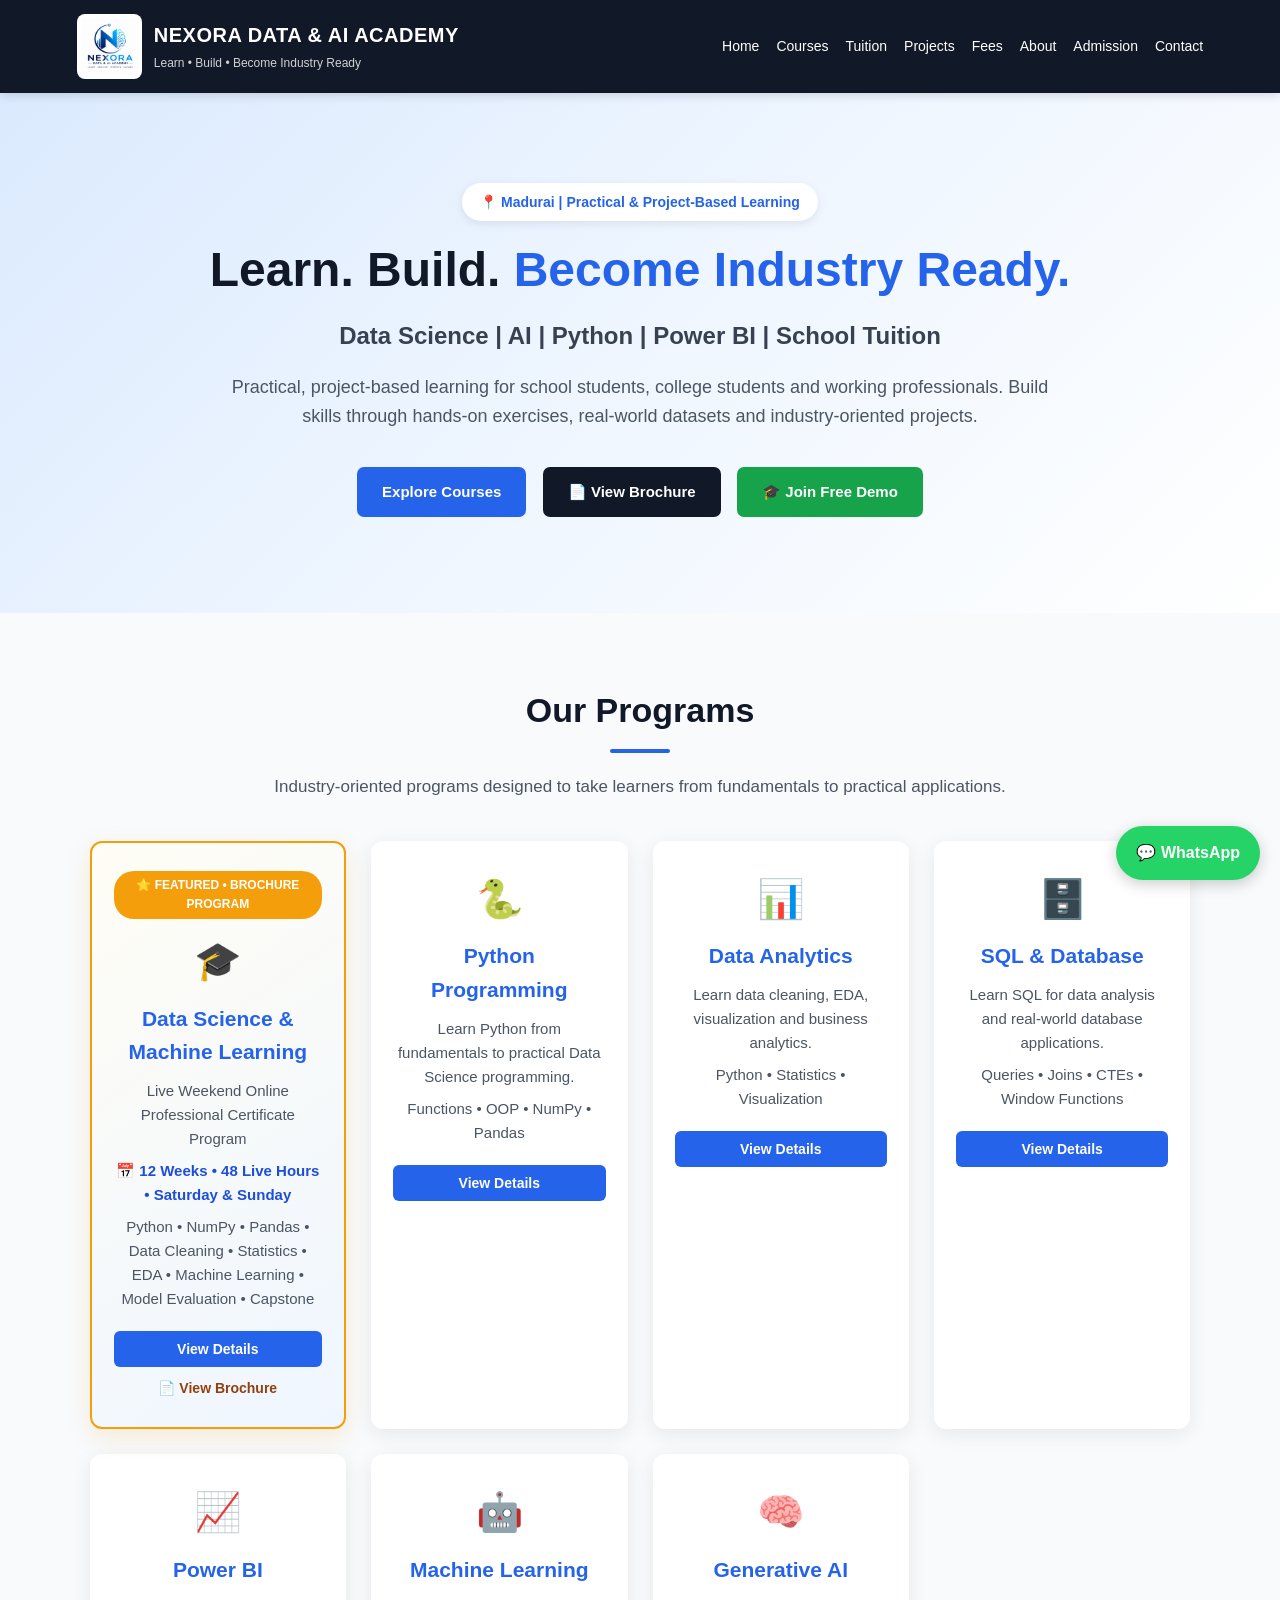
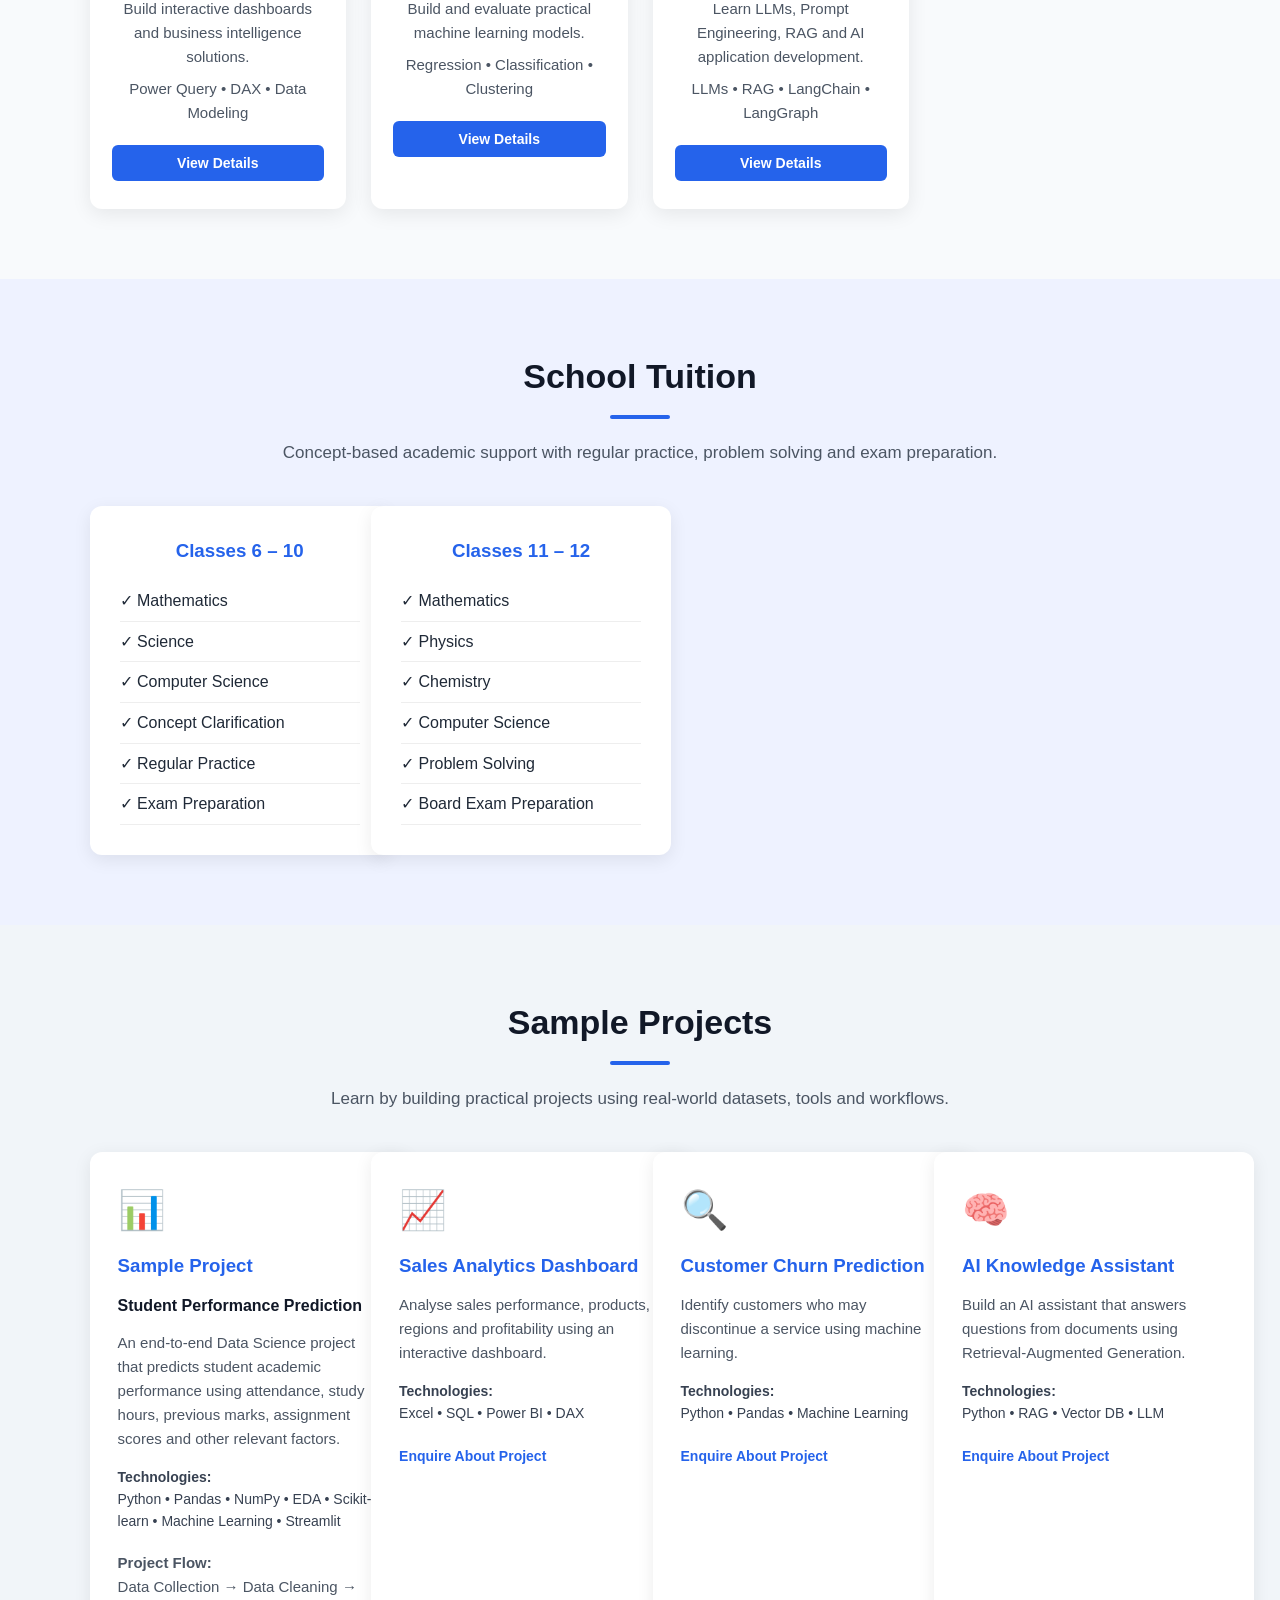
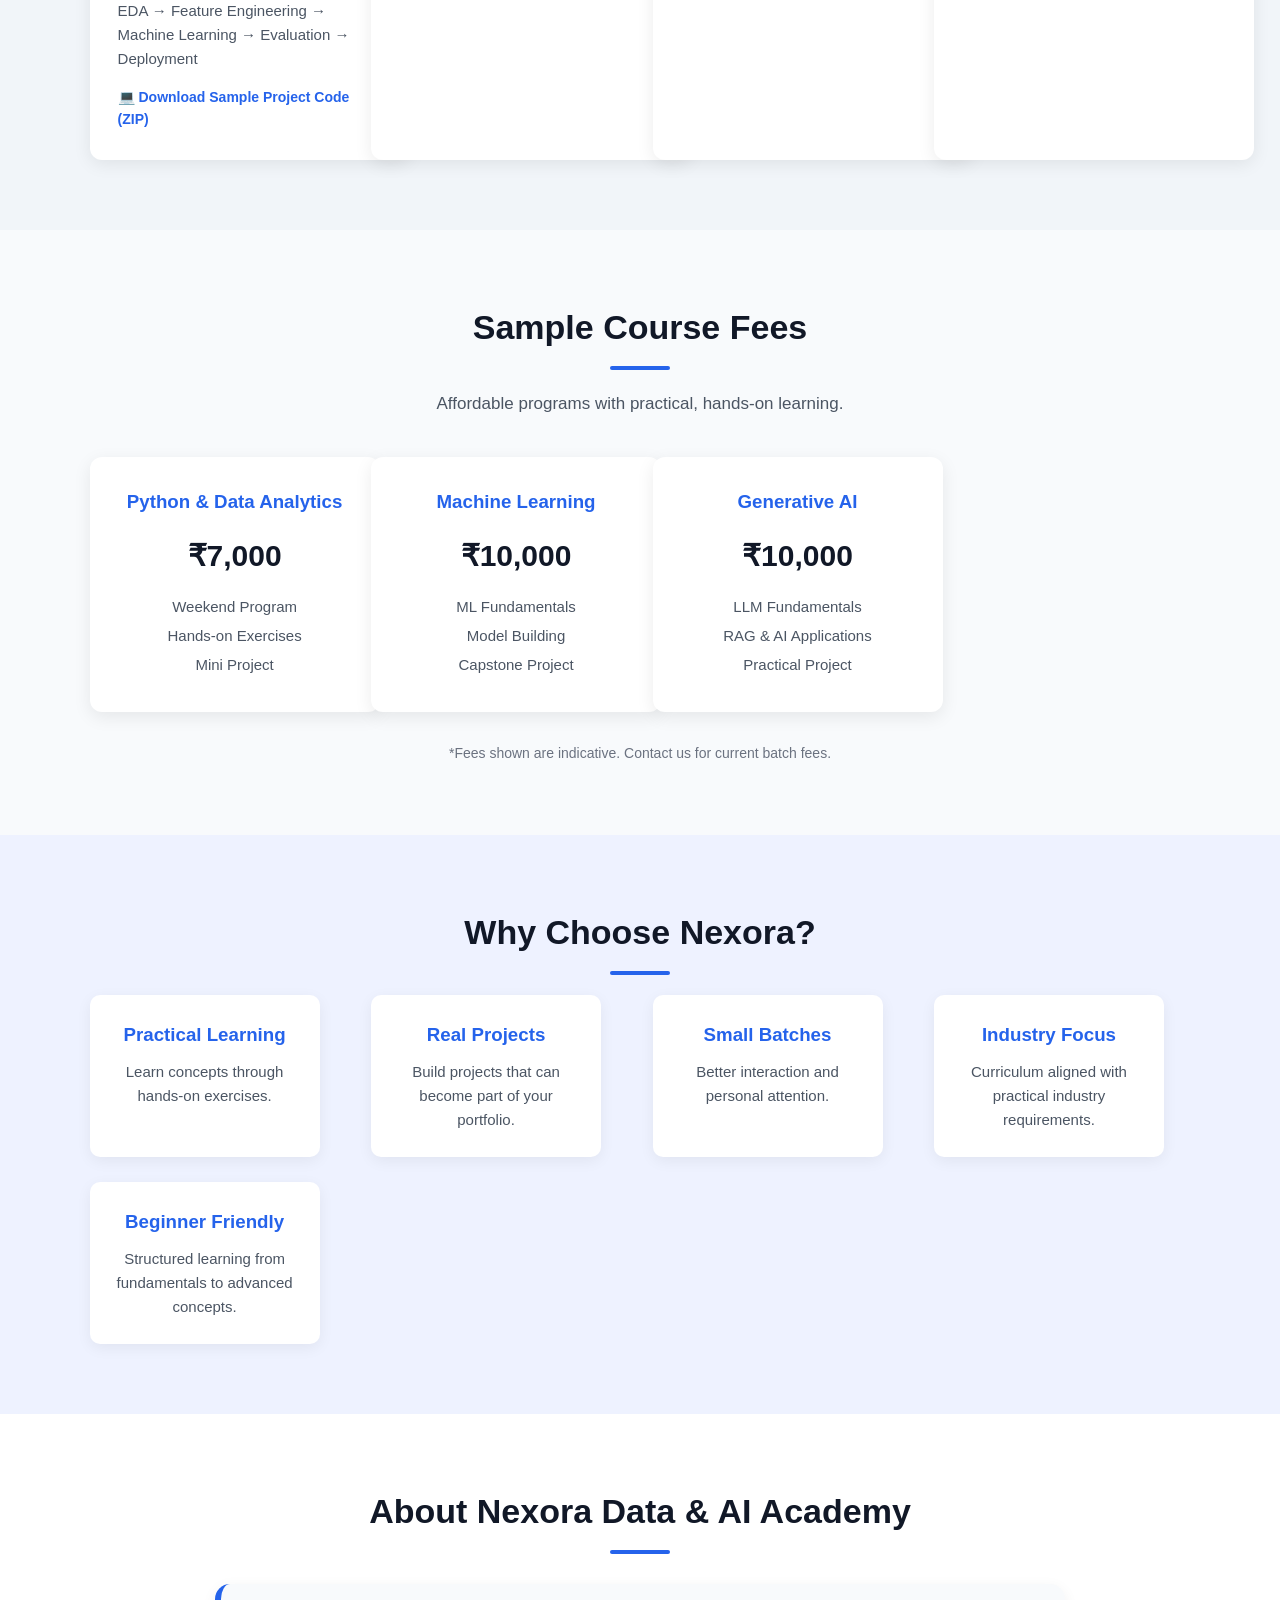
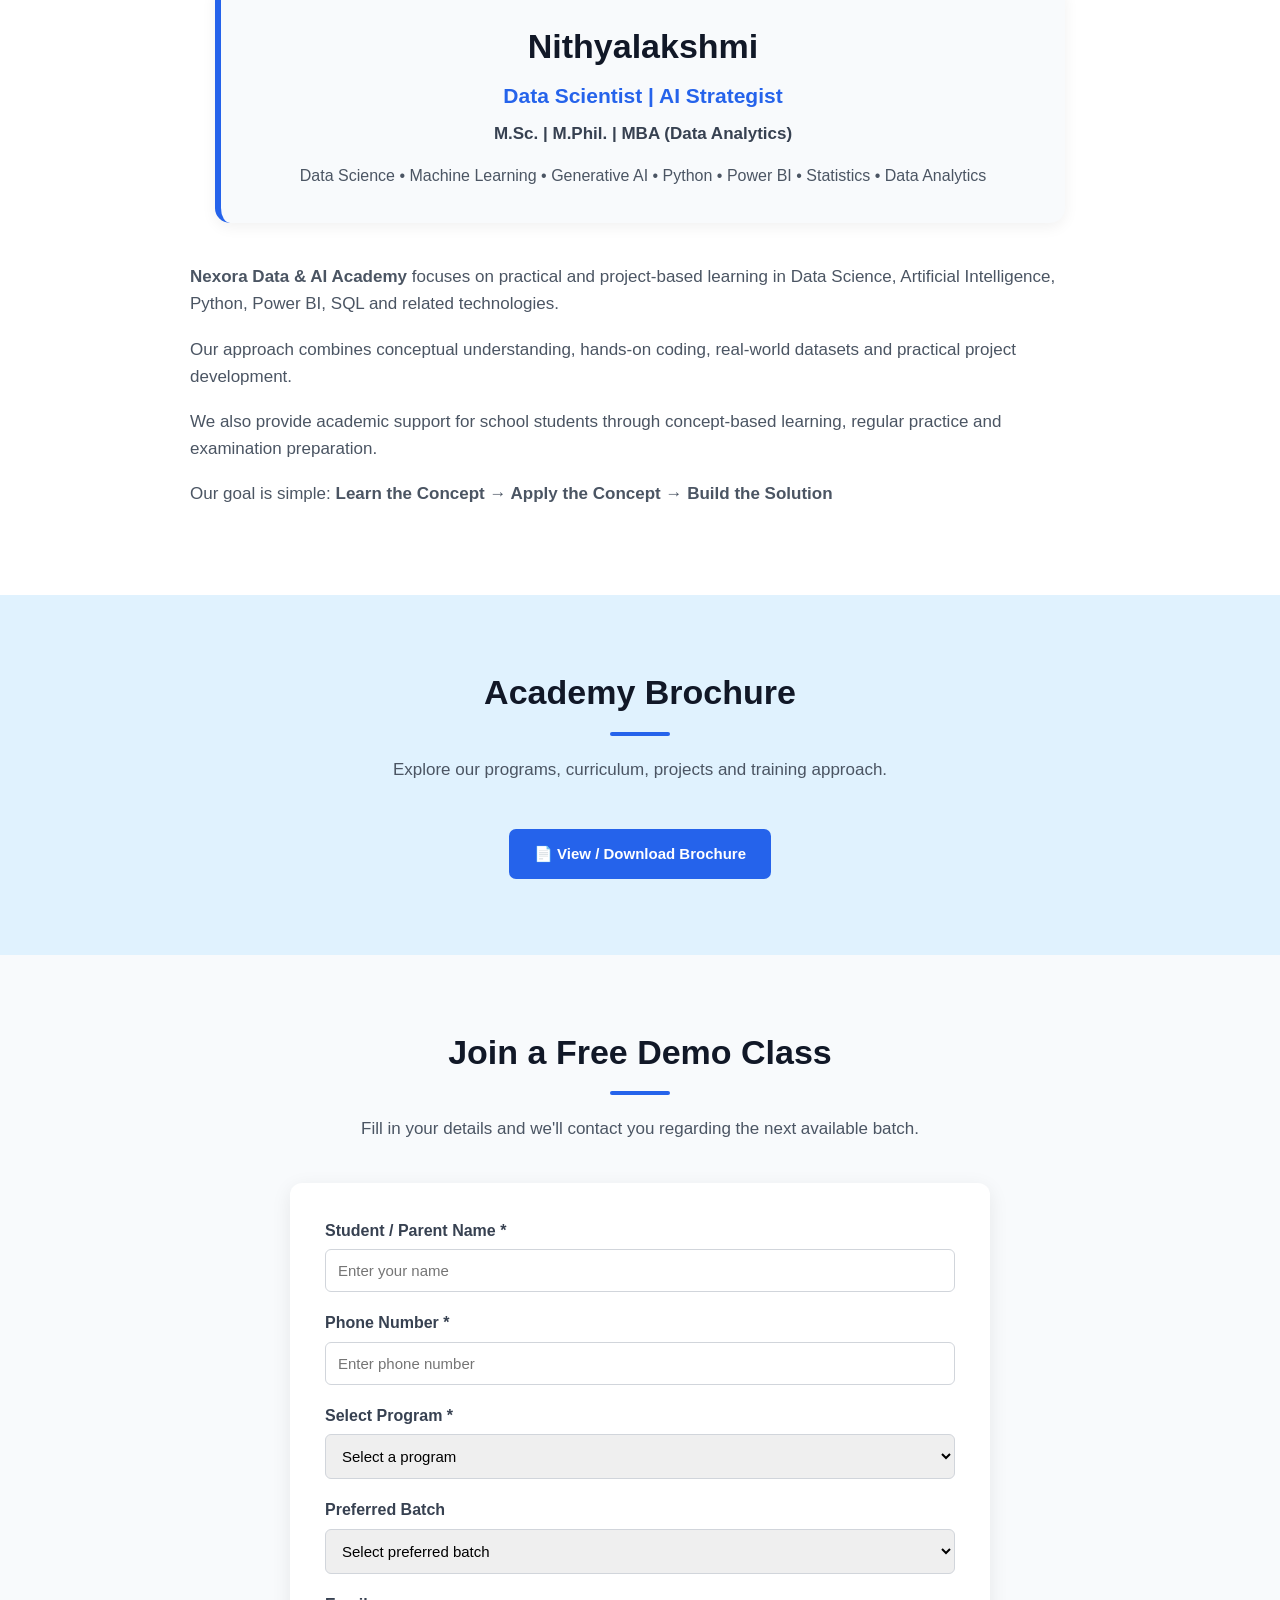
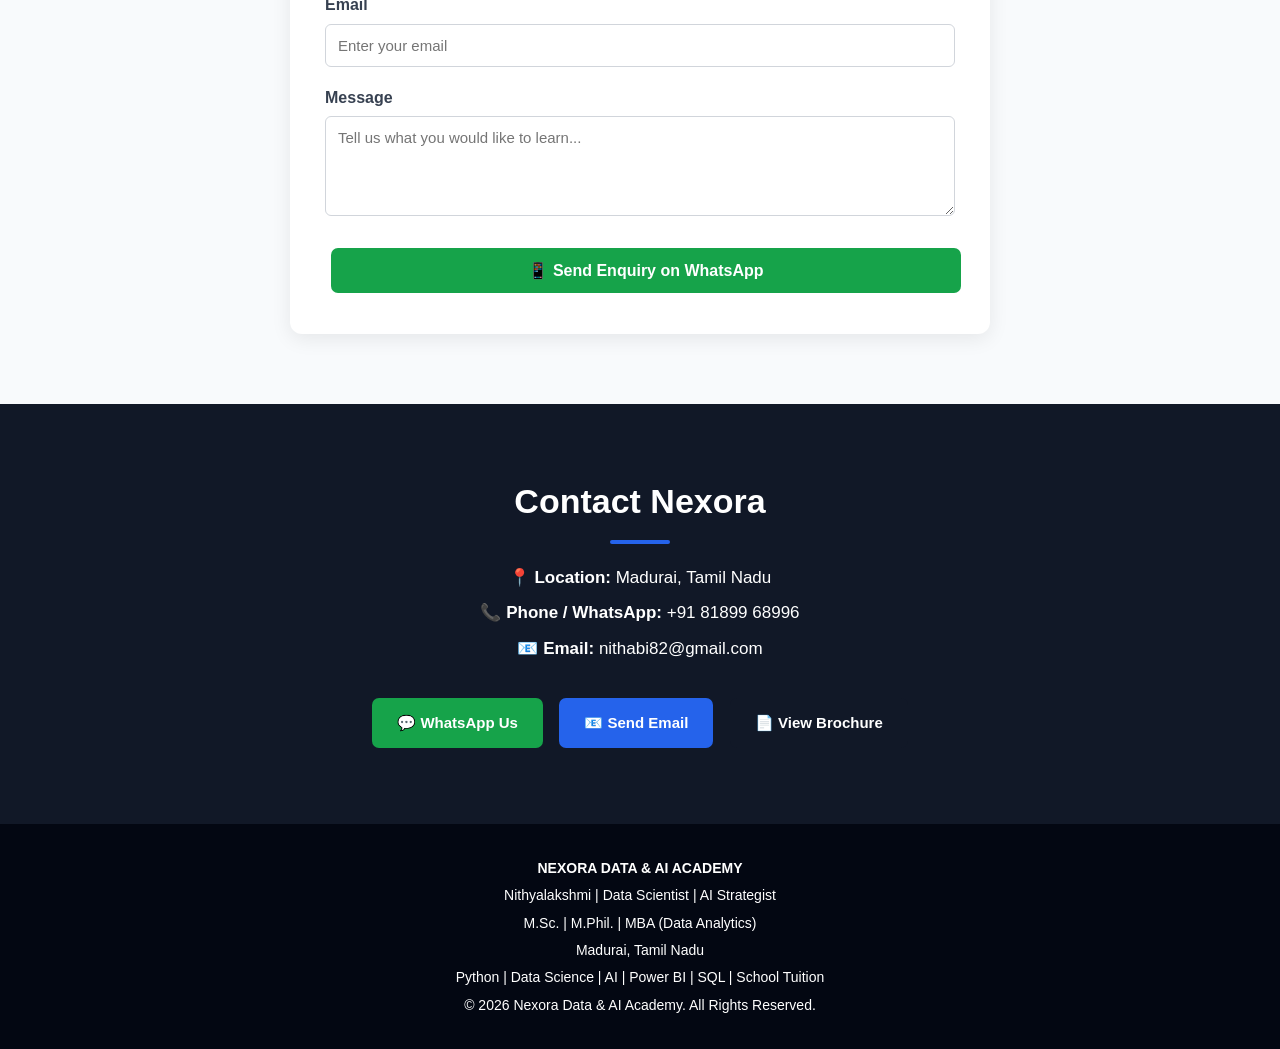
==== index.html @ 1cdb953d "Update index.html" ====
<!DOCTYPE html>
<html lang="en">

<head>

    <meta charset="UTF-8">

    <meta name="viewport"
          content="width=device-width, initial-scale=1.0">

    <title>Nexora Data & AI Academy | Madurai</title>

    <meta name="description"
          content="Nexora Data & AI Academy in Madurai offers practical training in Data Science, Artificial Intelligence, Python, Power BI, SQL and school tuition.">

    <style>

        * {
            margin: 0;
            padding: 0;
            box-sizing: border-box;
        }

        html {
            scroll-behavior: smooth;
        }

        body {
            font-family: Arial, Helvetica, sans-serif;
            line-height: 1.6;
            color: #1f2937;
            background: #f8fafc;
        }

        a {
            text-decoration: none;
        }


        /* =========================
           HEADER
        ========================= */

        header {
            background: #111827;
            color: white;
            padding: 14px 6%;
            display: flex;
            justify-content: space-between;
            align-items: center;
            position: sticky;
            top: 0;
            z-index: 1000;
            box-shadow: 0 2px 10px rgba(0,0,0,0.15);
        }

        .logo-container {
            display: flex;
            align-items: center;
            gap: 12px;
        }

        .academy-logo {
            width: 65px;
            height: 65px;
            object-fit: contain;
            background: white;
            border-radius: 8px;
            padding: 4px;
        }

        .academy-name {
            font-size: 20px;
            font-weight: bold;
            letter-spacing: 0.5px;
        }

        .tagline-small {
            font-size: 12px;
            opacity: 0.8;
            margin-top: 3px;
        }

        nav {
            display: flex;
            flex-wrap: wrap;
            justify-content: center;
        }

        nav a {
            color: white;
            margin-left: 17px;
            font-size: 14px;
            transition: 0.3s;
        }

        nav a:hover {
            color: #60a5fa;
        }


        /* =========================
           HERO
        ========================= */

        .hero {
            background: linear-gradient(
                135deg,
                #dbeafe,
                #eff6ff,
                #ffffff
            );

            padding: 90px 20px;
            text-align: center;
        }

        .hero-badge {
            display: inline-block;
            background: white;
            color: #2563eb;
            padding: 8px 18px;
            border-radius: 30px;
            font-size: 14px;
            font-weight: bold;
            margin-bottom: 20px;
            box-shadow: 0 3px 10px rgba(0,0,0,0.08);
        }

        .hero h1 {
            font-size: 48px;
            line-height: 1.2;
            color: #111827;
            margin-bottom: 18px;
        }

        .hero h1 span {
            color: #2563eb;
        }

        .hero h2 {
            font-size: 24px;
            color: #374151;
            margin-bottom: 18px;
        }

        .hero p {
            max-width: 850px;
            margin: auto;
            font-size: 18px;
            color: #4b5563;
        }

        .hero-buttons {
            margin-top: 30px;
        }

        .btn {
            display: inline-block;
            padding: 13px 25px;
            margin: 6px;
            border-radius: 7px;
            font-weight: bold;
            font-size: 15px;
            background: #2563eb;
            color: white;
            transition: 0.3s;
        }

        .btn:hover {
            background: #1d4ed8;
            transform: translateY(-2px);
        }

        .btn-dark {
            background: #111827;
        }

        .btn-dark:hover {
            background: #374151;
        }

        .btn-green {
            background: #16a34a;
        }

        .btn-green:hover {
            background: #15803d;
        }


        /* =========================
           COMMON SECTIONS
        ========================= */

        .section {
            padding: 70px 7%;
            text-align: center;
        }

        .section h2 {
            font-size: 34px;
            color: #111827;
            margin-bottom: 12px;
        }

        .section-title-line {
            width: 60px;
            height: 4px;
            background: #2563eb;
            margin: 0 auto 20px;
            border-radius: 5px;
        }

        .section-intro {
            max-width: 800px;
            margin: 0 auto 40px;
            color: #4b5563;
            font-size: 17px;
        }


        /* =========================
           CARDS
        ========================= */

        .cards {
            display: grid;
            grid-template-columns: repeat(4, minmax(220px, 1fr));
            gap: 25px;
            align-items: stretch;
        }

        .card {
            background: white;
            width: 100%;
            min-height: 260px;
            padding: 28px 22px;
            border-radius: 12px;
            box-shadow: 0 5px 20px rgba(0,0,0,0.08);
            transition: 0.3s;
            text-align: center;
            display: flex;
            flex-direction: column;
        }

        .card:hover {
            transform: translateY(-6px);
            box-shadow: 0 10px 25px rgba(0,0,0,0.12);
        }

        .card-icon {
            font-size: 38px;
            margin-bottom: 10px;
        }

        .card h3 {
            font-size: 21px;
            color: #2563eb;
            margin-bottom: 10px;
        }

        .card p {
            color: #4b5563;
            font-size: 15px;
            margin-bottom: 8px;
        }

        .details-btn {
            margin-top: 12px;
            padding: 10px 18px;
            border: none;
            border-radius: 6px;
            background: #2563eb;
            color: white;
            cursor: pointer;
            font-weight: bold;
            font-size: 14px;
        }

        .details-btn:hover {
            background: #1d4ed8;
        }


        /* =========================
           TUITION
        ========================= */

        .tuition {
            background: #eef2ff;
        }

        .tuition-box {
            background: white;
            width: 300px;
            padding: 30px;
            border-radius: 12px;
            box-shadow: 0 5px 18px rgba(0,0,0,0.08);
            text-align: left;
        }

        .tuition-box h3 {
            color: #2563eb;
            margin-bottom: 15px;
            text-align: center;
        }

        .tuition-box ul {
            list-style: none;
        }

        .tuition-box li {
            padding: 7px 0;
            border-bottom: 1px solid #eeeeee;
        }


        /* =========================
           PROJECTS
        ========================= */

        .projects {
            background: #f1f5f9;
        }

        .project-card {
            background: white;
            width: 320px;
            padding: 28px;
            border-radius: 12px;
            box-shadow: 0 4px 18px rgba(0,0,0,0.08);
            text-align: left;
        }

        .project-card h3 {
            color: #2563eb;
            margin-bottom: 12px;
        }

        .project-card h4 {
            color: #111827;
            margin-bottom: 12px;
        }

        .project-card p {
            color: #4b5563;
            font-size: 15px;
            margin-bottom: 15px;
        }

        .project-tech {
            color: #374151;
            font-size: 14px;
            margin-bottom: 18px;
        }

        .project-link {
            display: inline-block;
            color: #2563eb;
            font-weight: bold;
            font-size: 14px;
            margin-right: 10px;
        }

        .project-link:hover {
            text-decoration: underline;
        }


        /* =========================
           FEES
        ========================= */

        .fee-card {
            background: white;
            width: 290px;
            padding: 30px;
            border-radius: 12px;
            box-shadow: 0 5px 18px rgba(0,0,0,0.08);
        }

        .fee-card h3 {
            color: #2563eb;
            margin-bottom: 10px;
        }

        .price {
            font-size: 30px;
            font-weight: bold;
            color: #111827;
            margin: 15px 0;
        }

        .fee-card p {
            color: #4b5563;
            font-size: 15px;
            margin: 5px;
        }

        .fee-note {
            margin-top: 30px;
            color: #6b7280;
            font-size: 14px;
        }


        /* =========================
           WHY CHOOSE US
        ========================= */

        .why-section {
            background: #eef2ff;
        }

        .why-card {
            background: white;
            width: 230px;
            padding: 25px;
            border-radius: 10px;
            box-shadow: 0 4px 15px rgba(0,0,0,0.06);
        }

        .why-card h3 {
            color: #2563eb;
            margin-bottom: 10px;
        }

        .why-card p {
            color: #4b5563;
            font-size: 15px;
        }


        /* =========================
           ABOUT / FACULTY
        ========================= */

        .about {
            background: white;
        }

        .faculty-profile {
            max-width: 850px;
            margin: 30px auto 40px;
            padding: 35px;
            background: #f8fafc;
            border-radius: 15px;
            border-left: 6px solid #2563eb;
            box-shadow: 0 4px 15px rgba(0,0,0,0.06);
        }

        .faculty-profile h2 {
            color: #111827;
            margin-bottom: 5px;
        }

        .faculty-role {
            color: #2563eb;
            font-size: 21px;
            font-weight: bold;
            margin-bottom: 8px;
        }

        .qualification {
            font-size: 17px;
            font-weight: bold;
            color: #374151;
            margin-bottom: 15px;
        }

        .expertise {
            color: #4b5563;
            font-size: 16px;
        }

        .about-content {
            max-width: 900px;
            margin: auto;
            font-size: 17px;
            color: #4b5563;
            text-align: left;
        }

        .about-content p {
            margin-bottom: 18px;
        }


        /* =========================
           BROCHURE
        ========================= */

        .brochure {
            background: #e0f2fe;
        }


        /* =========================
           ADMISSION
        ========================= */

        .admission {
            background: #f8fafc;
        }

        .form-container {
            max-width: 700px;
            margin: auto;
            background: white;
            padding: 35px;
            border-radius: 12px;
            box-shadow: 0 5px 20px rgba(0,0,0,0.08);
            text-align: left;
        }

        .form-group {
            margin-bottom: 18px;
        }

        .form-group label {
            display: block;
            font-weight: bold;
            margin-bottom: 6px;
            color: #374151;
        }

        .form-group input,
        .form-group select,
        .form-group textarea {
            width: 100%;
            padding: 12px;
            border: 1px solid #d1d5db;
            border-radius: 6px;
            font-size: 15px;
            font-family: Arial;
        }

        .form-group textarea {
            min-height: 100px;
            resize: vertical;
        }

        .form-submit {
            width: 100%;
            border: none;
            cursor: pointer;
            font-size: 16px;
        }


        /* =========================
           CONTACT
        ========================= */

        .contact {
            background: #111827;
            color: white;
        }

        .contact h2 {
            color: white;
        }

        .contact p {
            margin: 8px;
            font-size: 17px;
        }


        /* =========================
           FOOTER
        ========================= */

        footer {
            background: #030712;
            color: white;
            text-align: center;
            padding: 28px 15px;
            font-size: 14px;
        }

        footer p {
            margin: 5px;
        }


        /* =========================
           WHATSAPP
        ========================= */

        .whatsapp {
            position: fixed;
            right: 20px;
            bottom: 20px;
            background: #25D366;
            color: white;
            padding: 14px 20px;
            border-radius: 30px;
            font-weight: bold;
            box-shadow: 0 4px 15px rgba(0,0,0,0.2);
            z-index: 2000;
        }

        .whatsapp:hover {
            background: #16a34a;
        }


        /* =========================
           COURSE MODAL
        ========================= */

        .modal {
            display: none;
            position: fixed;
            z-index: 3000;
            left: 0;
            top: 0;
            width: 100%;
            height: 100%;
            background: rgba(0,0,0,0.65);
            justify-content: center;
            align-items: center;
            padding: 20px;
        }

        .modal-content {
            background: white;
            width: 90%;
            max-width: 750px;
            max-height: 85vh;
            overflow-y: auto;
            border-radius: 12px;
            padding: 35px;
            position: relative;
            text-align: left;
        }

        .modal-content h2 {
            color: #2563eb;
            margin-bottom: 20px;
        }

        .modal-content h3 {
            margin-top: 20px;
            margin-bottom: 10px;
            color: #111827;
        }

        .modal-content ul {
            padding-left: 25px;
        }

        .modal-content li {
            margin-bottom: 5px;
        }

        .close-btn {
            position: absolute;
            right: 15px;
            top: 8px;
            border: none;
            background: none;
            font-size: 32px;
            cursor: pointer;
            color: #555;
        }


        /* =========================
           FEATURED BROCHURE PROGRAM
        ========================= */

        .featured-program-card {
            position: relative;
            border: 2px solid #f59e0b;
            background: linear-gradient(145deg, #fffdf5, #eff6ff);
            box-shadow: 0 8px 25px rgba(245,158,11,0.16);
        }

        .featured-program-card:hover {
            border-color: #2563eb;
            box-shadow: 0 12px 30px rgba(37,99,235,0.16);
        }

        .featured-label {
            display: inline-block;
            background: #f59e0b;
            color: white;
            padding: 5px 12px;
            border-radius: 20px;
            font-size: 12px;
            font-weight: bold;
            margin-bottom: 12px;
        }

        .program-meta {
            color: #1d4ed8 !important;
            font-weight: bold;
        }

        .brochure-mini-link {
            display: inline-block;
            margin-top: 10px;
            color: #92400e;
            font-weight: bold;
            font-size: 14px;
        }

        .brochure-mini-link:hover {
            text-decoration: underline;
        }


        /* =========================
           MOBILE
        ========================= */

        @media (max-width: 900px) {

            header {
                flex-direction: column;
                gap: 15px;
                padding: 15px;
            }

            nav {
                line-height: 2;
            }

            nav a {
                margin: 5px 8px;
            }

            .hero {
                padding: 70px 20px;
            }

            .hero h1 {
                font-size: 36px;
            }

            .hero h2 {
                font-size: 20px;
            }

            .hero p {
                font-size: 16px;
            }
        }

        @media (max-width: 500px) {

            .academy-name {
                font-size: 16px;
            }

            .tagline-small {
                font-size: 10px;
            }

            .academy-logo {
                width: 52px;
                height: 52px;
            }

            .hero h1 {
                font-size: 30px;
            }

            .section {
                padding: 55px 5%;
            }

            .section h2 {
                font-size: 28px;
            }

            .form-container {
                padding: 22px;
            }

            .whatsapp {
                right: 12px;
                bottom: 12px;
                padding: 12px 16px;
            }
        }

    </style>

</head>


<body>


<!-- =====================================================
     HEADER
===================================================== -->

<header>

    <div class="logo-container">

        <img
            src="images/logo.png"
            alt="Nexora Data & AI Academy Logo"
            class="academy-logo"
        >

        <div>

            <div class="academy-name">
                NEXORA DATA & AI ACADEMY
            </div>

            <div class="tagline-small">
                Learn • Build • Become Industry Ready
            </div>

        </div>

    </div>


    <nav>

        <a href="#home">Home</a>

        <a href="#courses">Courses</a>

        <a href="#tuition">Tuition</a>

        <a href="#projects">Projects</a>

        <a href="#fees">Fees</a>

        <a href="#about">About</a>

        <a href="#admission">Admission</a>

        <a href="#contact">Contact</a>

    </nav>

</header>



<!-- =====================================================
     HERO
===================================================== -->

<section class="hero" id="home">

    <div class="hero-badge">

        📍 Madurai | Practical & Project-Based Learning

    </div>


    <h1>

        Learn. Build.
        <span>Become Industry Ready.</span>

    </h1>


    <h2>

        Data Science | AI | Python | Power BI | School Tuition

    </h2>


    <p>

        Practical, project-based learning for school students,
        college students and working professionals.

        Build skills through hands-on exercises,
        real-world datasets and industry-oriented projects.

    </p>


    <div class="hero-buttons">

        <a
            class="btn"
            href="#courses"
        >
            Explore Courses
        </a>


        <a
            class="btn btn-dark"
            href="documents/Nexora-Brochure.pdf"
            target="_blank"
        >
            📄 View Brochure
        </a>


        <a
            class="btn btn-green"
            href="#admission"
        >
            🎓 Join Free Demo
        </a>

    </div>

</section>



<!-- =====================================================
     COURSES
===================================================== -->

<section class="section" id="courses">

    <h2>Our Programs</h2>

    <div class="section-title-line"></div>

    <p class="section-intro">

        Industry-oriented programs designed to take
        learners from fundamentals to practical applications.

    </p>


    <div class="cards">


        <!-- FEATURED BROCHURE-BASED PROGRAM -->

        <div class="card featured-program-card">

            <div class="featured-label">
                ⭐ FEATURED • BROCHURE PROGRAM
            </div>

            <div class="card-icon">
                🎓
            </div>

            <h3>
                Data Science & Machine Learning
            </h3>

            <p>
                Live Weekend Online Professional Certificate Program
            </p>

            <p class="program-meta">
                📅 12 Weeks • 48 Live Hours • Saturday & Sunday
            </p>

            <p>
                Python • NumPy • Pandas • Data Cleaning • Statistics •
                EDA • Machine Learning • Model Evaluation • Capstone
            </p>

            <button
                class="details-btn"
                onclick="openCourse('weekend')"
            >
                View Details
            </button>

            <a
                class="brochure-mini-link"
                href="documents/Nexora-Brochure.pdf"
                target="_blank"
            >
                📄 View Brochure
            </a>

        </div>


        <!-- PYTHON -->

        <div class="card">

            <div class="card-icon">🐍</div>

            <h3>Python Programming</h3>

            <p>
                Learn Python from fundamentals
                to practical Data Science programming.
            </p>

            <p>
                Functions • OOP • NumPy • Pandas
            </p>

            <button
                class="details-btn"
                onclick="openCourse('python')"
            >
                View Details
            </button>

        </div>


        <!-- DATA ANALYTICS -->

        <div class="card">

            <div class="card-icon">📊</div>

            <h3>Data Analytics</h3>

            <p>
                Learn data cleaning, EDA,
                visualization and business analytics.
            </p>

            <p>
                Python • Statistics • Visualization
            </p>

            <button
                class="details-btn"
                onclick="openCourse('analytics')"
            >
                View Details
            </button>

        </div>


        <!-- SQL -->

        <div class="card">

            <div class="card-icon">🗄️</div>

            <h3>SQL & Database</h3>

            <p>
                Learn SQL for data analysis
                and real-world database applications.
            </p>

            <p>
                Queries • Joins • CTEs • Window Functions
            </p>

            <button
                class="details-btn"
                onclick="openCourse('sql')"
            >
                View Details
            </button>

        </div>


        <!-- POWER BI -->

        <div class="card">

            <div class="card-icon">📈</div>

            <h3>Power BI</h3>

            <p>
                Build interactive dashboards
                and business intelligence solutions.
            </p>

            <p>
                Power Query • DAX • Data Modeling
            </p>

            <button
                class="details-btn"
                onclick="openCourse('powerbi')"
            >
                View Details
            </button>

        </div>


        <!-- MACHINE LEARNING -->

        <div class="card">

            <div class="card-icon">🤖</div>

            <h3>Machine Learning</h3>

            <p>
                Build and evaluate practical
                machine learning models.
            </p>

            <p>
                Regression • Classification • Clustering
            </p>

            <button
                class="details-btn"
                onclick="openCourse('ml')"
            >
                View Details
            </button>

        </div>


        <!-- GENERATIVE AI -->

        <div class="card">

            <div class="card-icon">🧠</div>

            <h3>Generative AI</h3>

            <p>
                Learn LLMs, Prompt Engineering,
                RAG and AI application development.
            </p>

            <p>
                LLMs • RAG • LangChain • LangGraph
            </p>

            <button
                class="details-btn"
                onclick="openCourse('genai')"
            >
                View Details
            </button>

        </div>

    </div>

</section>



<!-- =====================================================
     SCHOOL TUITION
===================================================== -->

<section class="section tuition" id="tuition">

    <h2>School Tuition</h2>

    <div class="section-title-line"></div>

    <p class="section-intro">

        Concept-based academic support with regular
        practice, problem solving and exam preparation.

    </p>


    <div class="cards">


        <div class="tuition-box">

            <h3>Classes 6 – 10</h3>

            <ul>

                <li>✓ Mathematics</li>

                <li>✓ Science</li>

                <li>✓ Computer Science</li>

                <li>✓ Concept Clarification</li>

                <li>✓ Regular Practice</li>

                <li>✓ Exam Preparation</li>

            </ul>

        </div>


        <div class="tuition-box">

            <h3>Classes 11 – 12</h3>

            <ul>

                <li>✓ Mathematics</li>

                <li>✓ Physics</li>

                <li>✓ Chemistry</li>

                <li>✓ Computer Science</li>

                <li>✓ Problem Solving</li>

                <li>✓ Board Exam Preparation</li>

            </ul>

        </div>

    </div>

</section>



<!-- =====================================================
     PROJECTS
===================================================== -->

<section class="section projects" id="projects">

    <h2>Sample Projects</h2>

    <div class="section-title-line"></div>

    <p class="section-intro">

        Learn by building practical projects using
        real-world datasets, tools and workflows.

    </p>


    <div class="cards">


        <!-- SAMPLE PROJECT -->

        <div class="project-card">

            <div class="card-icon">
                📊
            </div>

            <h3>
                Sample Project
            </h3>

            <h4>
                Student Performance Prediction
            </h4>

            <p>

                An end-to-end Data Science project
                that predicts student academic performance
                using attendance, study hours, previous marks,
                assignment scores and other relevant factors.

            </p>


            <div class="project-tech">

                <strong>Technologies:</strong><br>

                Python • Pandas • NumPy • EDA •
                Scikit-learn • Machine Learning • Streamlit

            </div>


            <p>

                <strong>Project Flow:</strong><br>

                Data Collection → Data Cleaning →
                EDA → Feature Engineering →
                Machine Learning → Evaluation →
                Deployment

            </p>


            <a
                class="project-link"
                href="documents/Student-Performance-Prediction-Project.zip"
                download
                download
            >
                💻 Download Sample Project Code (ZIP)
            </a>

        </div>


        <!-- SALES PROJECT -->

        <div class="project-card">

            <div class="card-icon">
                📈
            </div>

            <h3>
                Sales Analytics Dashboard
            </h3>

            <p>

                Analyse sales performance,
                products, regions and profitability
                using an interactive dashboard.

            </p>


            <div class="project-tech">

                <strong>Technologies:</strong><br>

                Excel • SQL • Power BI • DAX

            </div>


            <a
                class="project-link"
                href="#contact"
            >
                Enquire About Project
            </a>

        </div>


        <!-- CHURN -->

        <div class="project-card">

            <div class="card-icon">
                🔍
            </div>

            <h3>
                Customer Churn Prediction
            </h3>

            <p>

                Identify customers who may discontinue
                a service using machine learning.

            </p>


            <div class="project-tech">

                <strong>Technologies:</strong><br>

                Python • Pandas • Machine Learning

            </div>


            <a
                class="project-link"
                href="#contact"
            >
                Enquire About Project
            </a>

        </div>


        <!-- RAG PROJECT -->

        <div class="project-card">

            <div class="card-icon">
                🧠
            </div>

            <h3>
                AI Knowledge Assistant
            </h3>

            <p>

                Build an AI assistant that answers
                questions from documents using
                Retrieval-Augmented Generation.

            </p>


            <div class="project-tech">

                <strong>Technologies:</strong><br>

                Python • RAG • Vector DB • LLM

            </div>


            <a
                class="project-link"
                href="#contact"
            >
                Enquire About Project
            </a>

        </div>

    </div>

</section>



<!-- =====================================================
     FEES
===================================================== -->

<section class="section" id="fees">

    <h2>Sample Course Fees</h2>

    <div class="section-title-line"></div>

    <p class="section-intro">

        Affordable programs with practical,
        hands-on learning.

    </p>


    <div class="cards">


        <div class="fee-card">

            <h3>
                Python & Data Analytics
            </h3>

            <div class="price">
                ₹7,000
            </div>

            <p>
                Weekend Program
            </p>

            <p>
                Hands-on Exercises
            </p>

            <p>
                Mini Project
            </p>

        </div>


        <div class="fee-card">

            <h3>
                Machine Learning
            </h3>

            <div class="price">
                ₹10,000
            </div>

            <p>
                ML Fundamentals
            </p>

            <p>
                Model Building
            </p>

            <p>
                Capstone Project
            </p>

        </div>


        <div class="fee-card">

            <h3>
                Generative AI
            </h3>

            <div class="price">
                ₹10,000
            </div>

            <p>
                LLM Fundamentals
            </p>

            <p>
                RAG & AI Applications
            </p>

            <p>
                Practical Project
            </p>

        </div>

    </div>


    <p class="fee-note">

        *Fees shown are indicative.
        Contact us for current batch fees.

    </p>

</section>



<!-- =====================================================
     WHY CHOOSE NEXORA
===================================================== -->

<section class="section why-section">

    <h2>Why Choose Nexora?</h2>

    <div class="section-title-line"></div>


    <div class="cards">


        <div class="why-card">

            <h3>
                Practical Learning
            </h3>

            <p>
                Learn concepts through
                hands-on exercises.
            </p>

        </div>


        <div class="why-card">

            <h3>
                Real Projects
            </h3>

            <p>
                Build projects that can
                become part of your portfolio.
            </p>

        </div>


        <div class="why-card">

            <h3>
                Small Batches
            </h3>

            <p>
                Better interaction and
                personal attention.
            </p>

        </div>


        <div class="why-card">

            <h3>
                Industry Focus
            </h3>

            <p>
                Curriculum aligned with
                practical industry requirements.
            </p>

        </div>


        <div class="why-card">

            <h3>
                Beginner Friendly
            </h3>

            <p>
                Structured learning from
                fundamentals to advanced concepts.
            </p>

        </div>

    </div>

</section>



<!-- =====================================================
     ABOUT / FOUNDER
===================================================== -->

<section class="section about" id="about">

    <h2>
        About Nexora Data & AI Academy
    </h2>

    <div class="section-title-line"></div>


    <!-- FACULTY PROFILE -->

    <div class="faculty-profile">

        <h2>
            Nithyalakshmi
        </h2>

        <div class="faculty-role">

            Data Scientist | AI Strategist

        </div>

        <div class="qualification">

            M.Sc. | M.Phil. | MBA (Data Analytics)

        </div>

        <p class="expertise">

            Data Science • Machine Learning •
            Generative AI • Python • Power BI •
            Statistics • Data Analytics

        </p>

    </div>


    <div class="about-content">

        <p>

            <strong>
                Nexora Data & AI Academy
            </strong>
            focuses on practical and project-based
            learning in Data Science, Artificial
            Intelligence, Python, Power BI, SQL
            and related technologies.

        </p>


        <p>

            Our approach combines conceptual
            understanding, hands-on coding,
            real-world datasets and practical
            project development.

        </p>


        <p>

            We also provide academic support
            for school students through
            concept-based learning, regular
            practice and examination preparation.

        </p>


        <p>

            Our goal is simple:

            <strong>
                Learn the Concept → Apply the Concept
                → Build the Solution
            </strong>

        </p>

    </div>

</section>



<!-- =====================================================
     BROCHURE
===================================================== -->

<section class="section brochure">

    <h2>
        Academy Brochure
    </h2>

    <div class="section-title-line"></div>

    <p class="section-intro">

        Explore our programs, curriculum,
        projects and training approach.

    </p>


    <a
        class="btn"
        href="documents/Nexora-Brochure.pdf"
        target="_blank"
    >

        📄 View / Download Brochure

    </a>

</section>



<!-- =====================================================
     ADMISSION
===================================================== -->

<section class="section admission" id="admission">

    <h2>
        Join a Free Demo Class
    </h2>

    <div class="section-title-line"></div>

    <p class="section-intro">

        Fill in your details and we'll contact you
        regarding the next available batch.

    </p>


    <div class="form-container">


        <form onsubmit="sendWhatsApp(event)">


            <div class="form-group">

                <label>
                    Student / Parent Name *
                </label>

                <input
                    type="text"
                    id="name"
                    placeholder="Enter your name"
                    required
                >

            </div>


            <div class="form-group">

                <label>
                    Phone Number *
                </label>

                <input
                    type="tel"
                    id="phone"
                    placeholder="Enter phone number"
                    required
                >

            </div>


            <div class="form-group">

                <label>
                    Select Program *
                </label>

                <select
                    id="course"
                    required
                >

                    <option value="">
                        Select a program
                    </option>

                    <option>
                        School Tuition - Classes 6 to 10
                    </option>

                    <option>
                        School Tuition - Classes 11 to 12
                    </option>

                    <option>
                        Python & Data Analytics - Weekend Brochure Program
                    </option>

                    <option>
                        Python Programming
                    </option>

                    <option>
                        Data Analytics
                    </option>

                    <option>
                        SQL & Database
                    </option>

                    <option>
                        Power BI
                    </option>

                    <option>
                        Machine Learning
                    </option>

                    <option>
                        Generative AI
                    </option>

                </select>

            </div>


            <div class="form-group">

                <label>
                    Preferred Batch
                </label>

                <select id="batch">

                    <option value="">
                        Select preferred batch
                    </option>

                    <option>
                        Weekday Evening
                    </option>

                    <option>
                        Saturday
                    </option>

                    <option>
                        Sunday
                    </option>

                    <option>
                        Online
                    </option>

                    <option>
                        Offline - Madurai
                    </option>

                </select>

            </div>


            <div class="form-group">

                <label>
                    Email
                </label>

                <input
                    type="email"
                    id="email"
                    placeholder="Enter your email"
                >

            </div>


            <div class="form-group">

                <label>
                    Message
                </label>

                <textarea
                    id="message"
                    placeholder="Tell us what you would like to learn..."
                ></textarea>

            </div>


            <button
                type="submit"
                class="btn btn-green form-submit"
            >

                📱 Send Enquiry on WhatsApp

            </button>


        </form>

    </div>

</section>



<!-- =====================================================
     CONTACT
===================================================== -->

<section class="section contact" id="contact">

    <h2>
        Contact Nexora
    </h2>

    <div class="section-title-line"></div>


    <p>
        📍 <strong>Location:</strong>
        Madurai, Tamil Nadu
    </p>


    <p>
        📞 <strong>Phone / WhatsApp:</strong>
        +91 81899 68996
    </p>


    <p>
        📧 <strong>Email:</strong>
       nithabi82@gmail.com
    </p>


    <div class="hero-buttons">


        <a
            class="btn btn-green"
            href="https://wa.me/918189968996"
            target="_blank"
        >

            💬 WhatsApp Us

        </a>


        <a
            class="btn"
            href="mailto:nithabi82@gmail.com"
        >

            📧 Send Email

        </a>


        <a
            class="btn btn-dark"
            href="documents/Nexora-Brochure.pdf"
            target="_blank"
        >

            📄 View Brochure

        </a>

    </div>

</section>



<!-- =====================================================
     FOOTER
===================================================== -->

<footer>

    <p>
        <strong>
            NEXORA DATA & AI ACADEMY
        </strong>
    </p>


    <p>
        Nithyalakshmi | Data Scientist | AI Strategist
    </p>


    <p>
        M.Sc. | M.Phil. | MBA (Data Analytics)
    </p>


    <p>
        Madurai, Tamil Nadu
    </p>


    <p>
        Python | Data Science | AI |
        Power BI | SQL | School Tuition
    </p>


    <p>
        © 2026 Nexora Data & AI Academy.
        All Rights Reserved.
    </p>

</footer>



<!-- =====================================================
     FLOATING WHATSAPP
===================================================== -->

<a
    class="whatsapp"
    href="https://wa.me/918189968996"
    target="_blank"
    title="Chat with Nexora"
>

    💬 WhatsApp

</a>



<!-- =====================================================
     COURSE DETAILS MODAL
===================================================== -->

<div id="courseModal" class="modal">

    <div class="modal-content">

        <button
            class="close-btn"
            onclick="closeCourse()"
        >
            ×
        </button>


        <h2 id="courseTitle"></h2>


        <div id="courseDetails"></div>

    </div>

</div>



<!-- =====================================================
     JAVASCRIPT
===================================================== -->

<script>


    /* ============================
       COURSE DETAILS
    ============================ */


    const courses = {


        python: {

            title: "Python Programming",

            details: `

                <p>
                    <strong>Duration:</strong>
                    6–8 Weeks
                </p>

                <p>
                    <strong>Level:</strong>
                    Beginner to Intermediate
                </p>

                <h3>
                    Topics Covered
                </h3>

                <ul>

                    <li>Python Fundamentals</li>

                    <li>Variables and Data Types</li>

                    <li>Lists, Tuples, Sets and Dictionaries</li>

                    <li>Conditional Statements</li>

                    <li>Loops</li>

                    <li>Functions</li>

                    <li>Object-Oriented Programming</li>

                    <li>Exception Handling</li>

                    <li>NumPy</li>

                    <li>Pandas</li>

                    <li>Data Visualization</li>

                </ul>

                <h3>
                    Sample Project
                </h3>

                <p>
                    Student Performance Analytics
                </p>

            `
        },


        weekend: {

            title: "Data Science & Machine Learning – 12 Week Online Program",

            details: `

                <div class="modal-featured">

                    <div class="featured-label">
                        ⭐ FEATURED • BROCHURE PROGRAM
                    </div>

                    <h2>
                        Data Science & Machine Learning
                    </h2>

                    <p>
                        Professional Certificate Program
                    </p>

                </div>

                <div class="modal-info">

                    <div>
                        <strong>Duration</strong>
                        <span>12 Weeks</span>
                    </div>

                    <div>
                        <strong>Mode</strong>
                        <span>Live Online</span>
                    </div>

                    <div>
                        <strong>Schedule</strong>
                        <span>Saturday & Sunday</span>
                    </div>

                    <div>
                        <strong>Session</strong>
                        <span>2 Hours / Day</span>
                    </div>

                    <div>
                        <strong>Total Training</strong>
                        <span>48 Live Hours</span>
                    </div>

                    <div>
                        <strong>Projects</strong>
                        <span>3 Mini Projects + 1 Capstone</span>
                    </div>

                </div>

                <h3>Program Learning Journey</h3>

                <p>
                    Python → Data Manipulation → Data Cleaning →
                    Statistics → EDA → Data Visualization →
                    Machine Learning → Model Evaluation →
                    Feature Engineering → Advanced ML →
                    Real-World Projects & Capstone
                </p>

                <h3>Detailed Syllabus</h3>

                <h4>Module 1 — Python for Data Science</h4>
                <ul>
                    <li>Introduction to Python</li>
                    <li>Variables and data types</li>
                    <li>Operators</li>
                    <li>Conditional statements</li>
                    <li>Loops</li>
                    <li>Lists, tuples, sets and dictionaries</li>
                    <li>Functions</li>
                    <li>Lambda functions</li>
                    <li>List comprehensions</li>
                    <li>Basic error handling</li>
                    <li>Introduction to NumPy</li>
                </ul>

                <p>
                    <strong>Note:</strong> This brochure-based program does
                    not include Object-Oriented Programming (OOP).
                </p>

                <h4>Module 2 — NumPy & Pandas</h4>
                <ul>
                    <li>NumPy arrays, indexing, slicing and operations</li>
                    <li>Aggregation and statistical operations</li>
                    <li>Pandas Series and DataFrames</li>
                    <li>CSV / Excel data</li>
                    <li>Filtering, sorting and aggregation</li>
                    <li>GroupBy</li>
                    <li>Merging and joining</li>
                    <li>Data transformation</li>
                </ul>

                <h4>Module 3 — Data Cleaning & Preprocessing</h4>
                <ul>
                    <li>Data quality</li>
                    <li>Missing-value analysis and handling</li>
                    <li>Duplicate records</li>
                    <li>Data inconsistencies</li>
                    <li>Outlier identification</li>
                    <li>Data transformation</li>
                    <li>Categorical data and encoding</li>
                    <li>Preparing data for Machine Learning</li>
                </ul>

                <h4>Module 4 — Statistics for Data Science</h4>
                <ul>
                    <li>Descriptive statistics</li>
                    <li>Mean, median, mode, range</li>
                    <li>Variance and standard deviation</li>
                    <li>Percentiles and quartiles</li>
                    <li>Probability fundamentals</li>
                    <li>Probability distributions</li>
                    <li>Sampling and confidence intervals</li>
                    <li>Hypothesis testing</li>
                    <li>Correlation and covariance</li>
                </ul>

                <h4>Module 5 — Exploratory Data Analysis</h4>
                <ul>
                    <li>Univariate, bivariate and multivariate analysis</li>
                    <li>Distribution and outlier analysis</li>
                    <li>Correlation analysis</li>
                    <li>Pattern identification</li>
                    <li>Business insights and EDA workflow</li>
                    <li>Matplotlib and Seaborn</li>
                    <li>Bar charts, histograms, box plots, scatter plots</li>
                    <li>Line charts and heatmaps</li>
                </ul>

                <h4>Module 6 — Introduction to Machine Learning</h4>
                <ul>
                    <li>AI vs ML vs Deep Learning</li>
                    <li>Machine Learning applications</li>
                    <li>Supervised and Unsupervised Learning</li>
                    <li>ML workflow</li>
                    <li>Features and target variables</li>
                    <li>Training and testing data</li>
                    <li>Data preprocessing</li>
                    <li>Model training and prediction</li>
                    <li>Model evaluation</li>
                </ul>

                <h4>Module 7 — Regression</h4>
                <ul>
                    <li>Linear Regression</li>
                    <li>Multiple Linear Regression</li>
                    <li>Regression workflow</li>
                    <li>Model interpretation</li>
                    <li>MAE, MSE, RMSE and R²</li>
                </ul>

                <p>
                    <strong>Project:</strong> Sales / House Price Prediction
                </p>

                <h4>Module 8 — Classification</h4>
                <ul>
                    <li>Logistic Regression</li>
                    <li>K-Nearest Neighbors</li>
                    <li>Decision Trees</li>
                    <li>Random Forest</li>
                    <li>Classification workflow</li>
                    <li>Confusion Matrix</li>
                    <li>Accuracy, Precision, Recall and F1 Score</li>
                    <li>ROC-AUC</li>
                </ul>

                <p>
                    <strong>Project:</strong> Customer Churn Prediction
                </p>

                <h4>Module 9 — Feature Engineering & Model Improvement</h4>
                <ul>
                    <li>Feature selection and feature creation</li>
                    <li>Encoding categorical variables</li>
                    <li>Feature scaling</li>
                    <li>Standardization and normalization</li>
                    <li>Handling imbalanced datasets</li>
                    <li>Overfitting and underfitting</li>
                    <li>Bias and variance</li>
                    <li>Cross-validation</li>
                    <li>Grid Search and Random Search</li>
                </ul>

                <h4>Module 10 — Unsupervised Learning</h4>
                <ul>
                    <li>Clustering</li>
                    <li>K-Means</li>
                    <li>Choosing K</li>
                    <li>Cluster interpretation and evaluation</li>
                    <li>Principal Component Analysis (PCA)</li>
                </ul>

                <p>
                    <strong>Project:</strong> Customer Segmentation
                </p>

                <h4>Module 11 — End-to-End Machine Learning Project</h4>
                <p>
                    Business Problem → Data Understanding → Data Cleaning →
                    EDA → Feature Engineering → Model Selection →
                    Model Training → Model Evaluation → Model Comparison →
                    Business Interpretation → Final Presentation
                </p>

                <h4>Module 12 — Capstone Project</h4>
                <ol>
                    <li>Problem definition</li>
                    <li>Dataset understanding</li>
                    <li>Data quality assessment</li>
                    <li>Data cleaning</li>
                    <li>Exploratory Data Analysis</li>
                    <li>Feature engineering</li>
                    <li>Model development</li>
                    <li>Model evaluation</li>
                    <li>Business insights</li>
                    <li>Final presentation</li>
                </ol>

                <h3>Projects</h3>
                <ul>
                    <li>Mini Project 1 – Sales / Price Prediction</li>
                    <li>Mini Project 2 – Customer Churn Prediction</li>
                    <li>Mini Project 3 – Customer Segmentation</li>
                    <li>Final Capstone – Real-world Business Problem</li>
                </ul>

                <h3>Tools & Technologies</h3>
                <p>
                    Python • NumPy • Pandas • Matplotlib • Seaborn •
                    Scikit-learn • Jupyter Notebook • Google Colab • GitHub
                </p>

                <h3>Training Methodology</h3>
                <p>
                    30% Concepts • 50% Hands-on • 20% Projects
                </p>

                <ul>
                    <li>Live demonstrations</li>
                    <li>Guided hands-on exercises</li>
                    <li>Practice datasets</li>
                    <li>Assignments</li>
                    <li>Doubt clarification</li>
                </ul>

                <h3>What You Receive</h3>
                <ul>
                    <li>Class presentation materials</li>
                    <li>Python notebooks</li>
                    <li>Practice datasets</li>
                    <li>Hands-on exercises</li>
                    <li>Assignments</li>
                    <li>Project guidelines</li>
                    <li>Capstone guidance</li>
                    <li>Class recordings</li>
                    <li>GitHub project guidance</li>
                    <li>Certificate of Completion</li>
                </ul>

                <h3>Program Fee</h3>
                <p>
                    <strong>Founding Batch Special Fee: ₹7,000</strong>
                </p>

                <p>
                    12 Weeks • 48 Live Hours • Limited to 15 Participants
                </p>

                <p>
                    <strong>₹7,000 includes:</strong>
                    48 Hours Live Online Training, Weekend Classes,
                    Recordings, Practice Datasets, Python Notebooks,
                    Assignments, 3 Mini Projects, 1 Capstone,
                    Doubt-Clearing Support, GitHub Portfolio Guidance
                    and Certificate of Completion.
                </p>

                <div class="modal-actions">

                    <a
                        class="btn"
                        href="documents/Nexora-Brochure.pdf"
                        target="_blank"
                    >
                        📄 View Full Brochure
                    </a>

                    <a
                        class="btn btn-green"
                        href="#admission"
                        onclick="closeCourse()"
                    >
                        🎓 Enquire Now
                    </a>

                </div>

            `
        },


        analytics: {

            title: "Data Analytics",

            details: `

                <p>
                    <strong>Duration:</strong>
                    6–8 Weeks
                </p>

                <h3>
                    Topics Covered
                </h3>

                <ul>

                    <li>Data Understanding</li>

                    <li>Data Cleaning</li>

                    <li>Missing Value Treatment</li>

                    <li>Outlier Detection</li>

                    <li>Exploratory Data Analysis</li>

                    <li>Descriptive Statistics</li>

                    <li>Data Visualization</li>

                    <li>Business Analytics</li>

                    <li>Data Storytelling</li>

                </ul>

                <h3>
                    Tools
                </h3>

                <p>
                    Python | Pandas | Matplotlib |
                    Seaborn | Excel
                </p>

                <h3>
                    Project
                </h3>

                <p>
                    Sales Analytics and Business Intelligence
                </p>

            `
        },


        sql: {

            title: "SQL & Database",

            details: `

                <p>
                    <strong>Duration:</strong>
                    4–6 Weeks
                </p>

                <h3>
                    Topics Covered
                </h3>

                <ul>

                    <li>Database Fundamentals</li>

                    <li>SELECT Statements</li>

                    <li>Filtering and Sorting</li>

                    <li>Aggregate Functions</li>

                    <li>GROUP BY and HAVING</li>

                    <li>Joins</li>

                    <li>Subqueries</li>

                    <li>Common Table Expressions</li>

                    <li>Window Functions</li>

                    <li>SQL for Data Analytics</li>

                </ul>

                <h3>
                    Project
                </h3>

                <p>
                    Business Sales Analytics using SQL
                </p>

            `
        },


        powerbi: {

            title: "Power BI",

            details: `

                <p>
                    <strong>Duration:</strong>
                    4–6 Weeks
                </p>

                <h3>
                    Topics Covered
                </h3>

                <ul>

                    <li>Power BI Fundamentals</li>

                    <li>Power Query</li>

                    <li>Data Profiling</li>

                    <li>Data Cleaning</li>

                    <li>Data Transformation</li>

                    <li>Data Modeling</li>

                    <li>Relationships</li>

                    <li>DAX</li>

                    <li>Calculated Columns</li>

                    <li>Measures</li>

                    <li>Interactive Dashboards</li>

                    <li>Power BI Service</li>

                </ul>

                <h3>
                    Project
                </h3>

                <p>
                    Sales & Business Analytics Dashboard
                </p>

            `
        },


        ml: {

            title: "Machine Learning",

            details: `

                <p>
                    <strong>Duration:</strong>
                    8–10 Weeks
                </p>

                <h3>
                    Topics Covered
                </h3>

                <ul>

                    <li>Machine Learning Fundamentals</li>

                    <li>Data Preprocessing</li>

                    <li>Feature Engineering</li>

                    <li>Linear Regression</li>

                    <li>Logistic Regression</li>

                    <li>Decision Trees</li>

                    <li>Random Forest</li>

                    <li>K-Means Clustering</li>

                    <li>Model Evaluation</li>

                    <li>Cross Validation</li>

                    <li>Hyperparameter Tuning</li>

                </ul>

                <h3>
                    Projects
                </h3>

                <p>
                    Student Performance Prediction
                    and Customer Churn Prediction
                </p>

            `
        },


        genai: {

            title: "Generative AI",

            details: `

                <p>
                    <strong>Duration:</strong>
                    6–8 Weeks
                </p>

                <h3>
                    Topics Covered
                </h3>

                <ul>

                    <li>Generative AI Fundamentals</li>

                    <li>Large Language Models</li>

                    <li>Prompt Engineering</li>

                    <li>Context Engineering</li>

                    <li>Embeddings</li>

                    <li>Vector Databases</li>

                    <li>Retrieval-Augmented Generation</li>

                    <li>LangChain</li>

                    <li>LangGraph</li>

                    <li>AI Application Development</li>

                    <li>Streamlit Applications</li>

                </ul>

                <h3>
                    Project
                </h3>

                <p>
                    AI Knowledge Assistant using RAG
                </p>

            `
        }

    };


    function openCourse(courseName) {

        const course = courses[courseName];

        document.getElementById("courseTitle").innerHTML =
            course.title;

        document.getElementById("courseDetails").innerHTML =
            course.details;

        document.getElementById("courseModal").style.display =
            "flex";

    }


    function closeCourse() {

        document.getElementById("courseModal").style.display =
            "none";

    }


    window.onclick = function(event) {

        const modal =
            document.getElementById("courseModal");

        if (event.target === modal) {

            closeCourse();

        }

    };


    /* ============================
       WHATSAPP FORM
    ============================ */


    function sendWhatsApp(event) {

        event.preventDefault();


        /*
        IMPORTANT:

        Replace 918189968996 below with
        your actual WhatsApp number.

        Example:

        919876543210

        Do not use:
        +
        spaces
        hyphens
        */


        const academyNumber =
            "918189968996";


        const name =
            document.getElementById("name").value;


        const phone =
            document.getElementById("phone").value;


        const course =
            document.getElementById("course").value;


        const batch =
            document.getElementById("batch").value;


        const message =
            document.getElementById("message").value;


        const whatsappMessage =

            "Hello Nexora Data & AI Academy,%0A%0A" +

            "*New Admission / Demo Enquiry*%0A%0A" +

            "Name: " +
            encodeURIComponent(name) +
            "%0A" +

            "Phone: " +
            encodeURIComponent(phone) +
            "%0A" +

            "Program: " +
            encodeURIComponent(course) +
            "%0A" +

            "Preferred Batch: " +
            encodeURIComponent(batch) +
            "%0A" +

            "Message: " +
            encodeURIComponent(message);


        const whatsappURL =

            "https://wa.me/" +
            academyNumber +
            "?text=" +
            whatsappMessage;


        window.open(
            whatsappURL,
            "_blank"
        );

    }

</script>


</body>

</html>
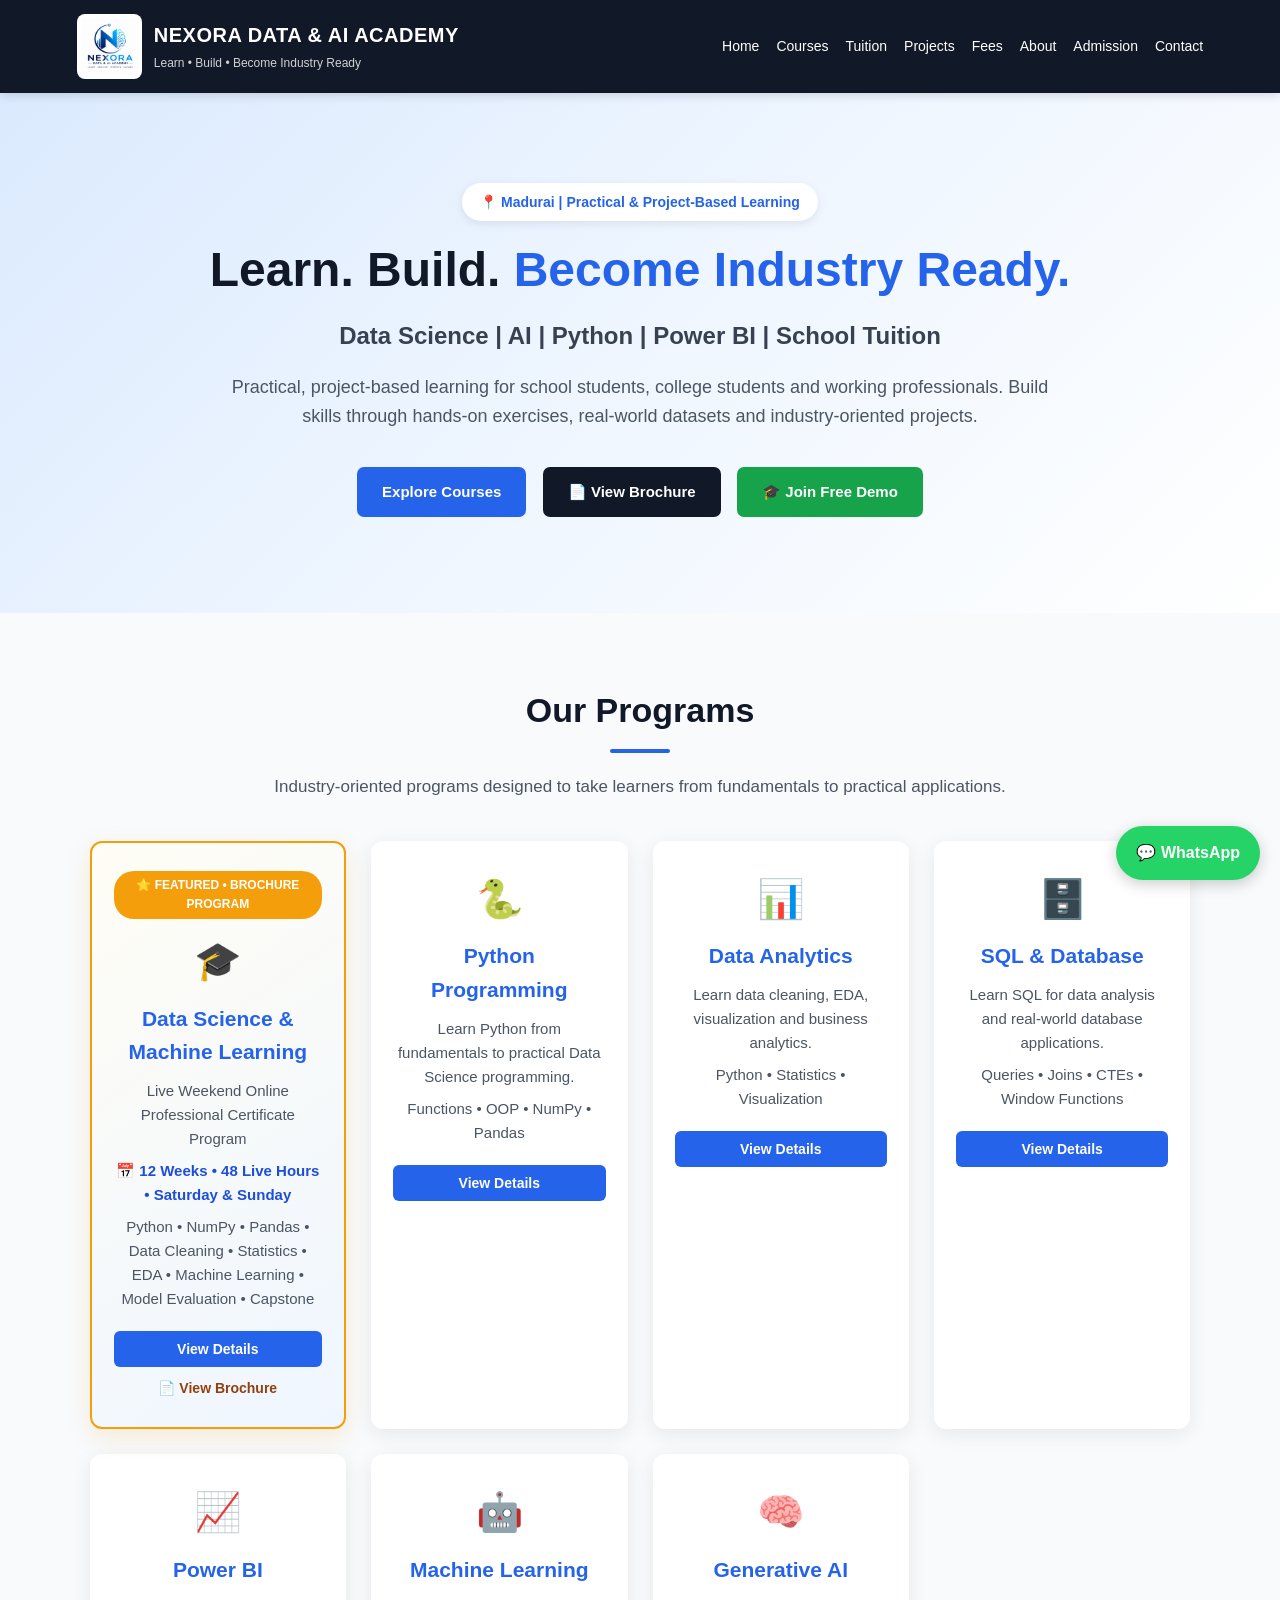
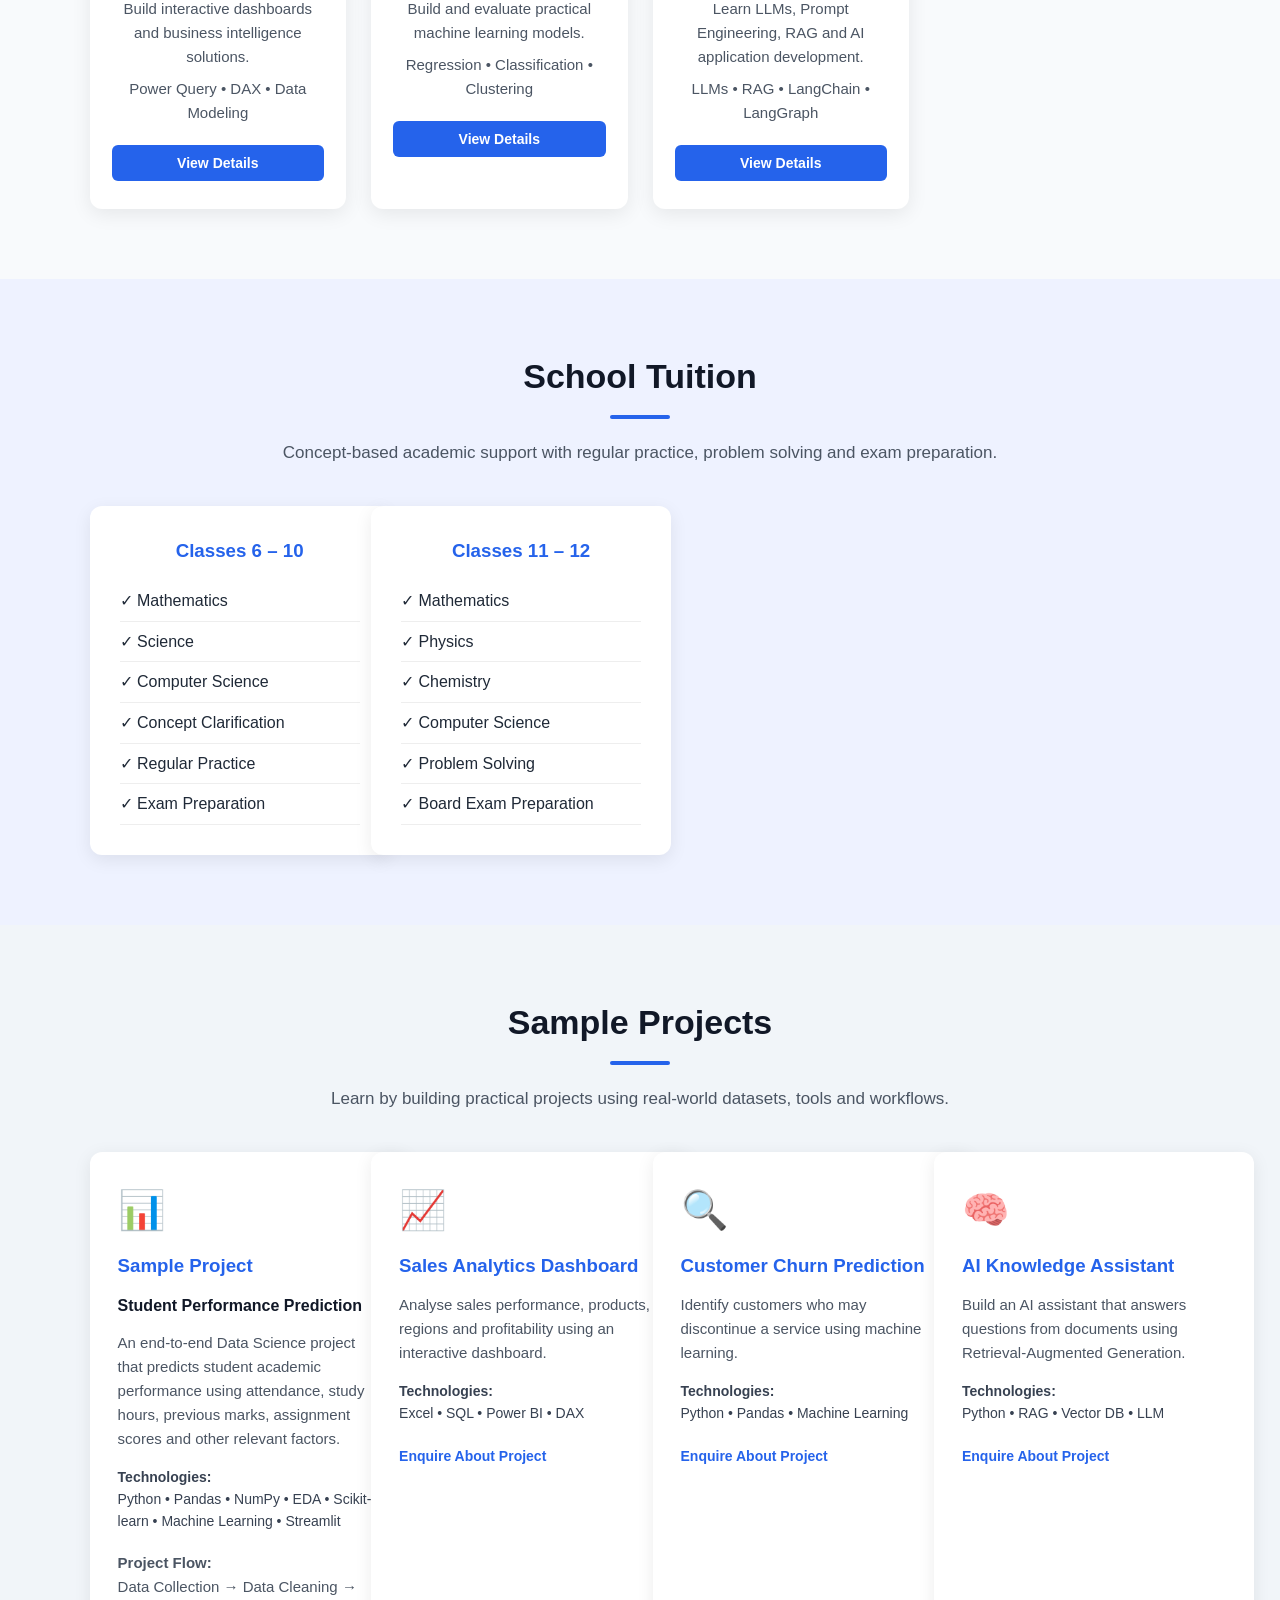
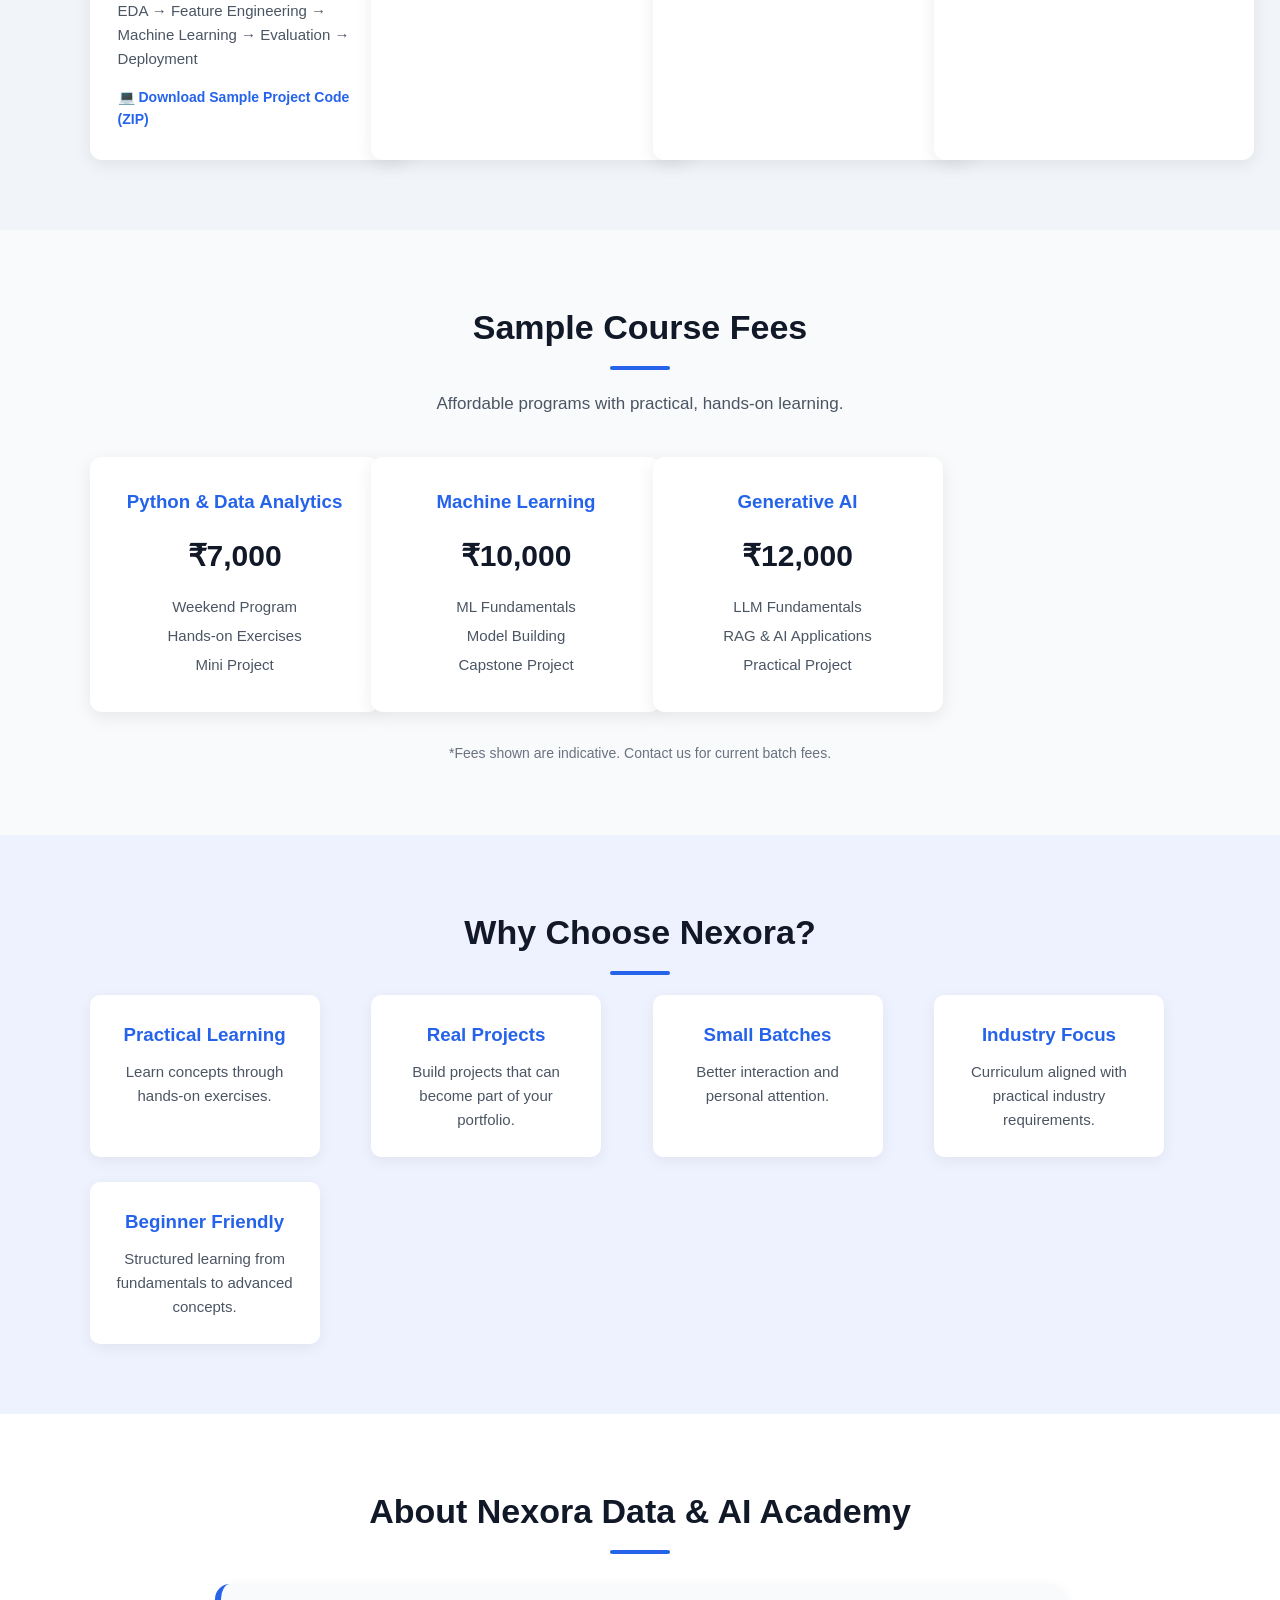
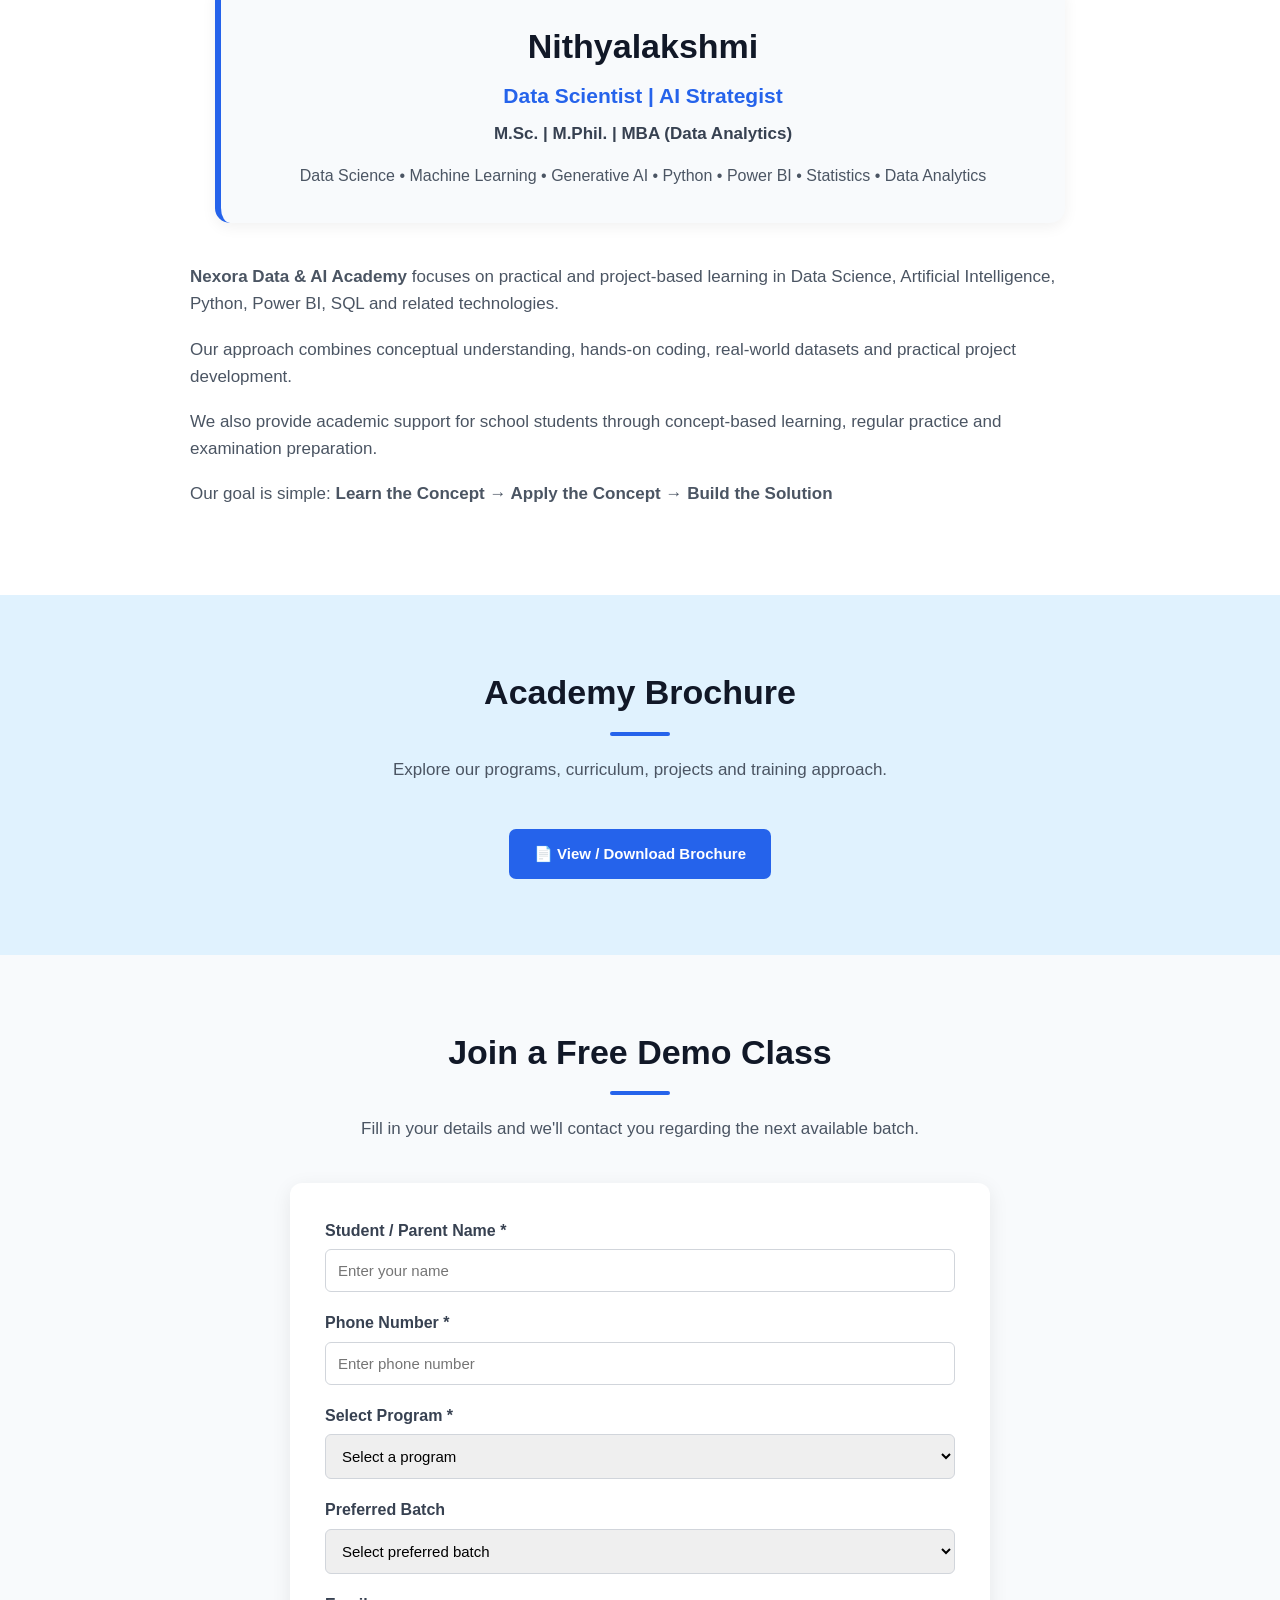
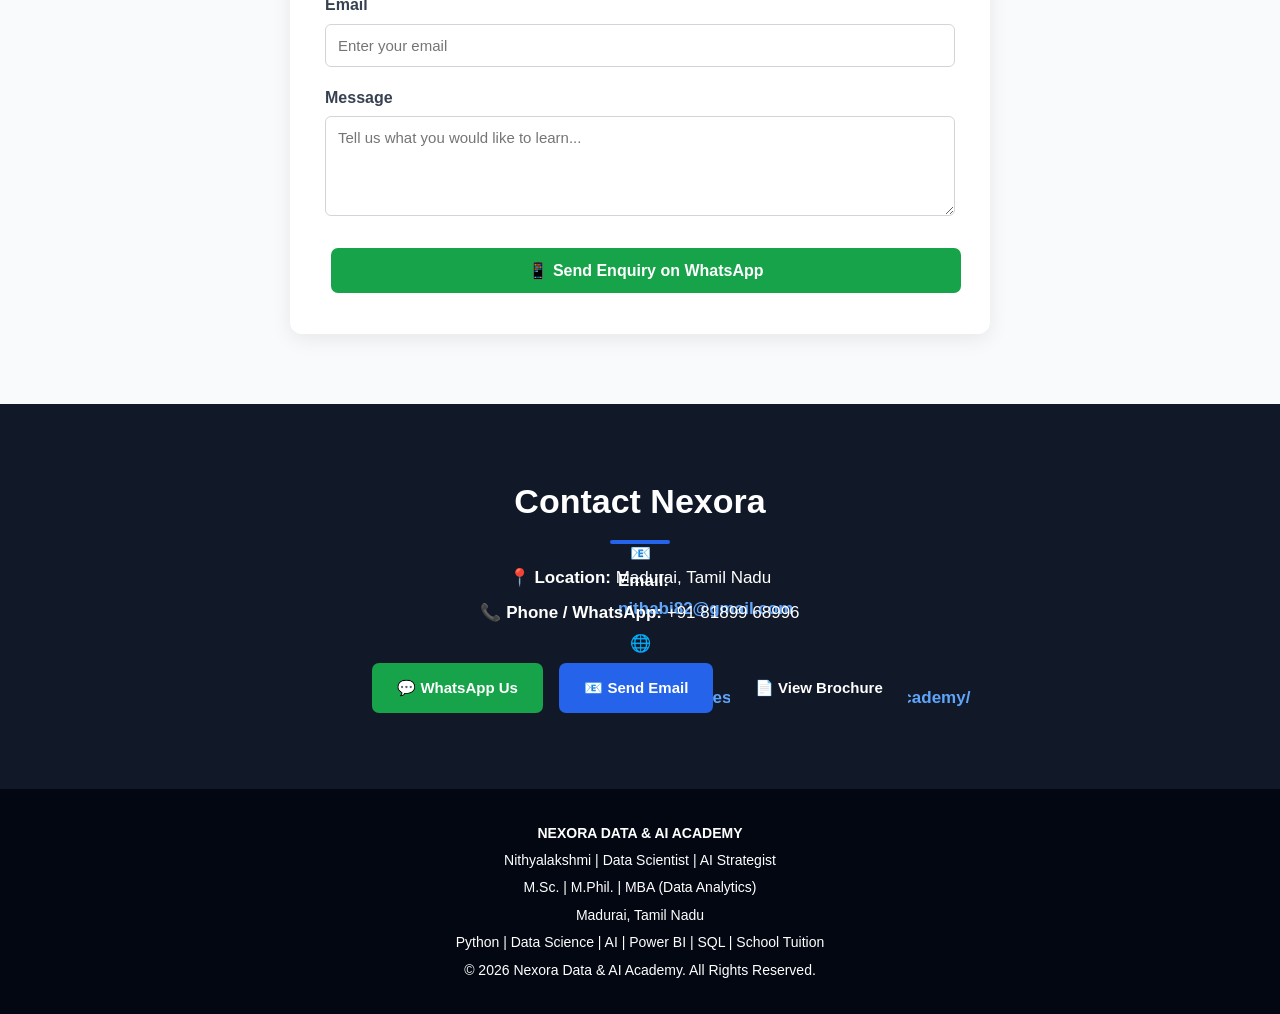
==== commit 9b1e2fde: "Update index.html" ====
--- a/index.html
+++ b/index.html
@@ -788,7 +788,19 @@
             }
         }
 
-    </style>
+    
+        .contact-link {
+            color: #60a5fa;
+            font-weight: bold;
+            text-decoration: none;
+        }
+
+        .contact-link:hover {
+            color: #93c5fd;
+            text-decoration: underline;
+        }
+
+</style>
 
 </head>
 
@@ -1298,7 +1310,7 @@
 
             <a
                 class="project-link"
-                href="documents/Student-Performance-Prediction-Project.zip"
+                href="documents/Student-Performance-Prediction-Project.zip" download
                 download
                 download
             >
@@ -1510,7 +1522,7 @@
             </h3>
 
             <div class="price">
-                ₹10,000
+                ₹12,000
             </div>
 
             <p>
@@ -1964,63 +1976,56 @@
 
 <section class="section contact" id="contact">
 
-    <h2>
-        Contact Nexora
-    </h2>
-
-    <div class="section-title-line"></div>
-
+    <h2>Contact Nexora</h2>
+
+    <div class="section-title-line">
+        <p>
+            📧 <strong>Email:</strong>
+            <a href="mailto:nithabi82@gmail.com" class="contact-link">
+                nithabi82@gmail.com
+            </a>
+        </p>
+
+        <p>
+            🌐 <strong>Website:</strong>
+            <a href="https://nithyasatheesh.github.io/Nexora_Academy/"
+               target="_blank"
+               class="contact-link">
+                nithyasatheesh.github.io/Nexora_Academy/
+            </a>
+        </p>
+    </div>
 
     <p>
         📍 <strong>Location:</strong>
         Madurai, Tamil Nadu
     </p>
 
-
     <p>
         📞 <strong>Phone / WhatsApp:</strong>
         +91 81899 68996
     </p>
 
-
-    <p>
-        📧 <strong>Email:</strong>
-       nithabi82@gmail.com
-    </p>
-
-
     <div class="hero-buttons">
-
 
         <a
             class="btn btn-green"
             href="https://wa.me/918189968996"
-            target="_blank"
-        >
-
+            target="_blank">
             💬 WhatsApp Us
-
         </a>
-
 
         <a
             class="btn"
-            href="mailto:nithabi82@gmail.com"
-        >
-
+            href="mailto:nithabi82@gmail.com">
             📧 Send Email
-
         </a>
-
 
         <a
             class="btn btn-dark"
             href="documents/Nexora-Brochure.pdf"
-            target="_blank"
-        >
-
+            target="_blank">
             📄 View Brochure
-
         </a>
 
     </div>
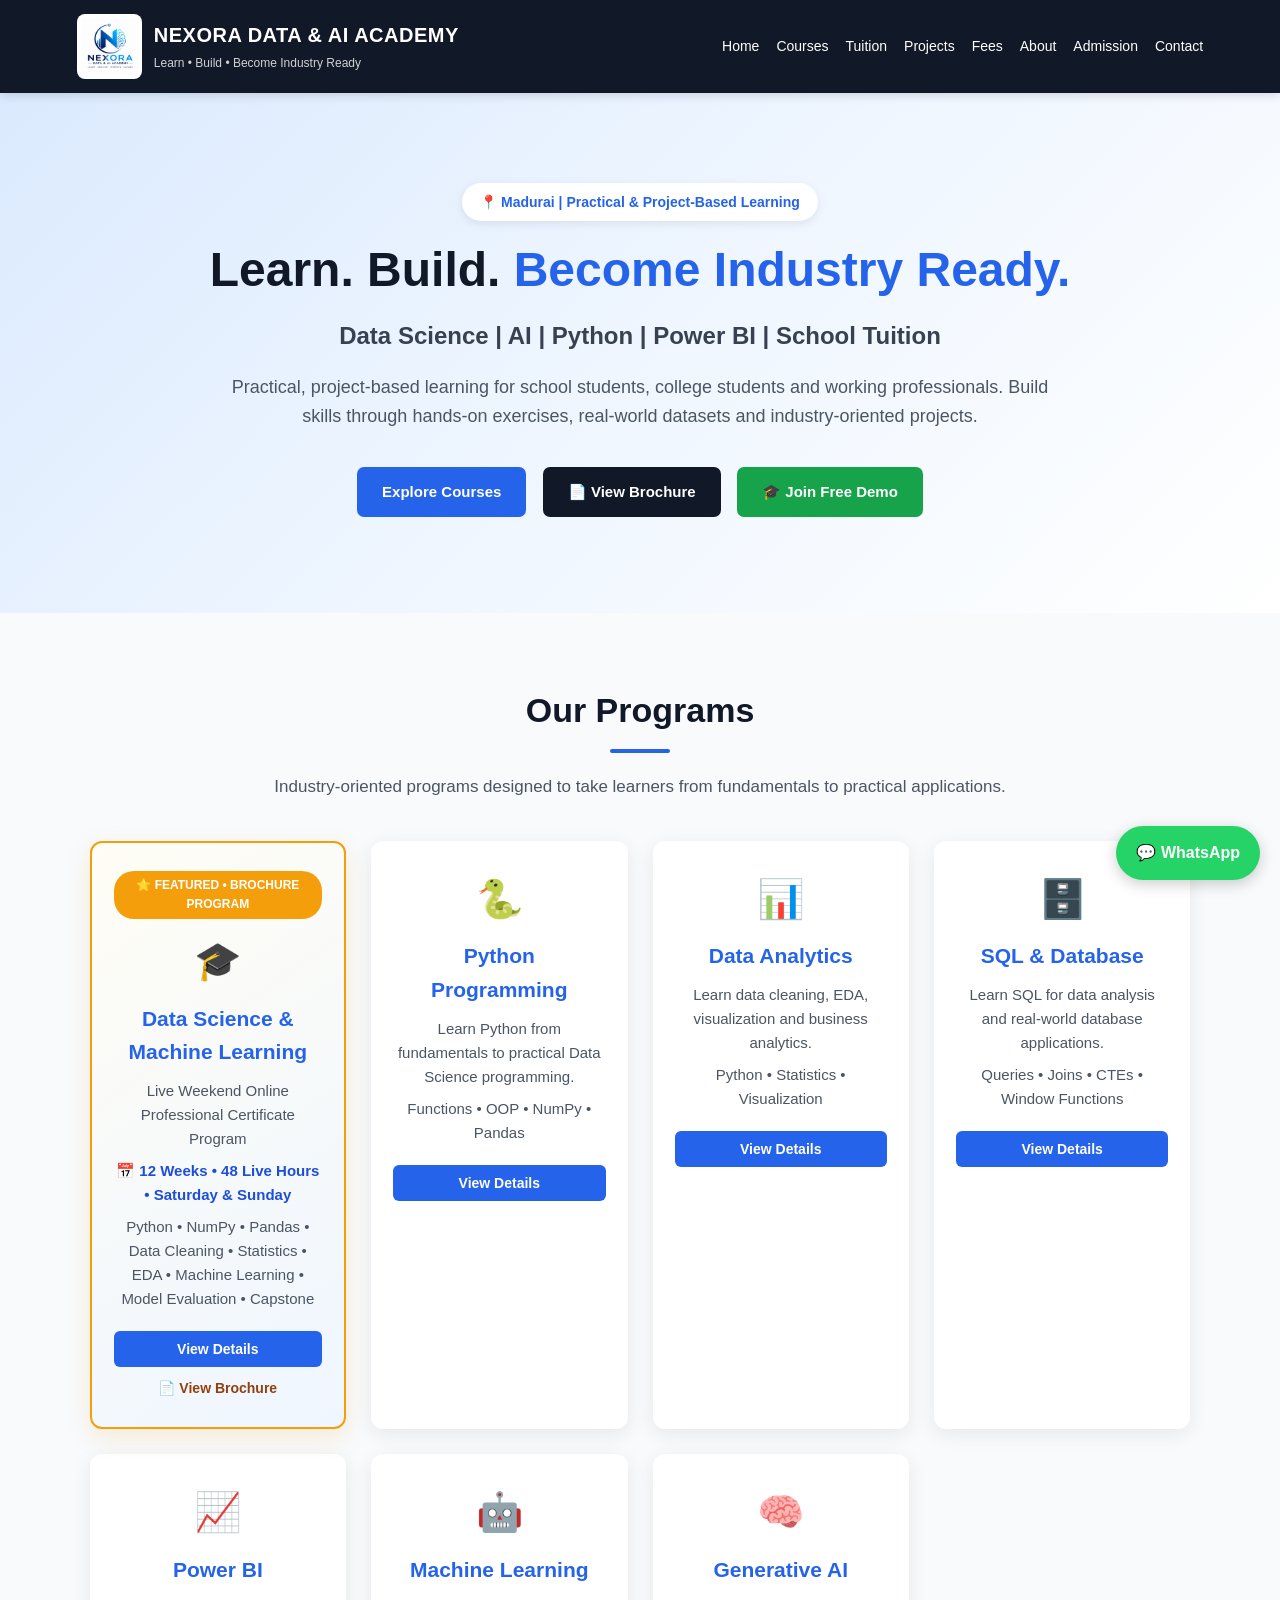
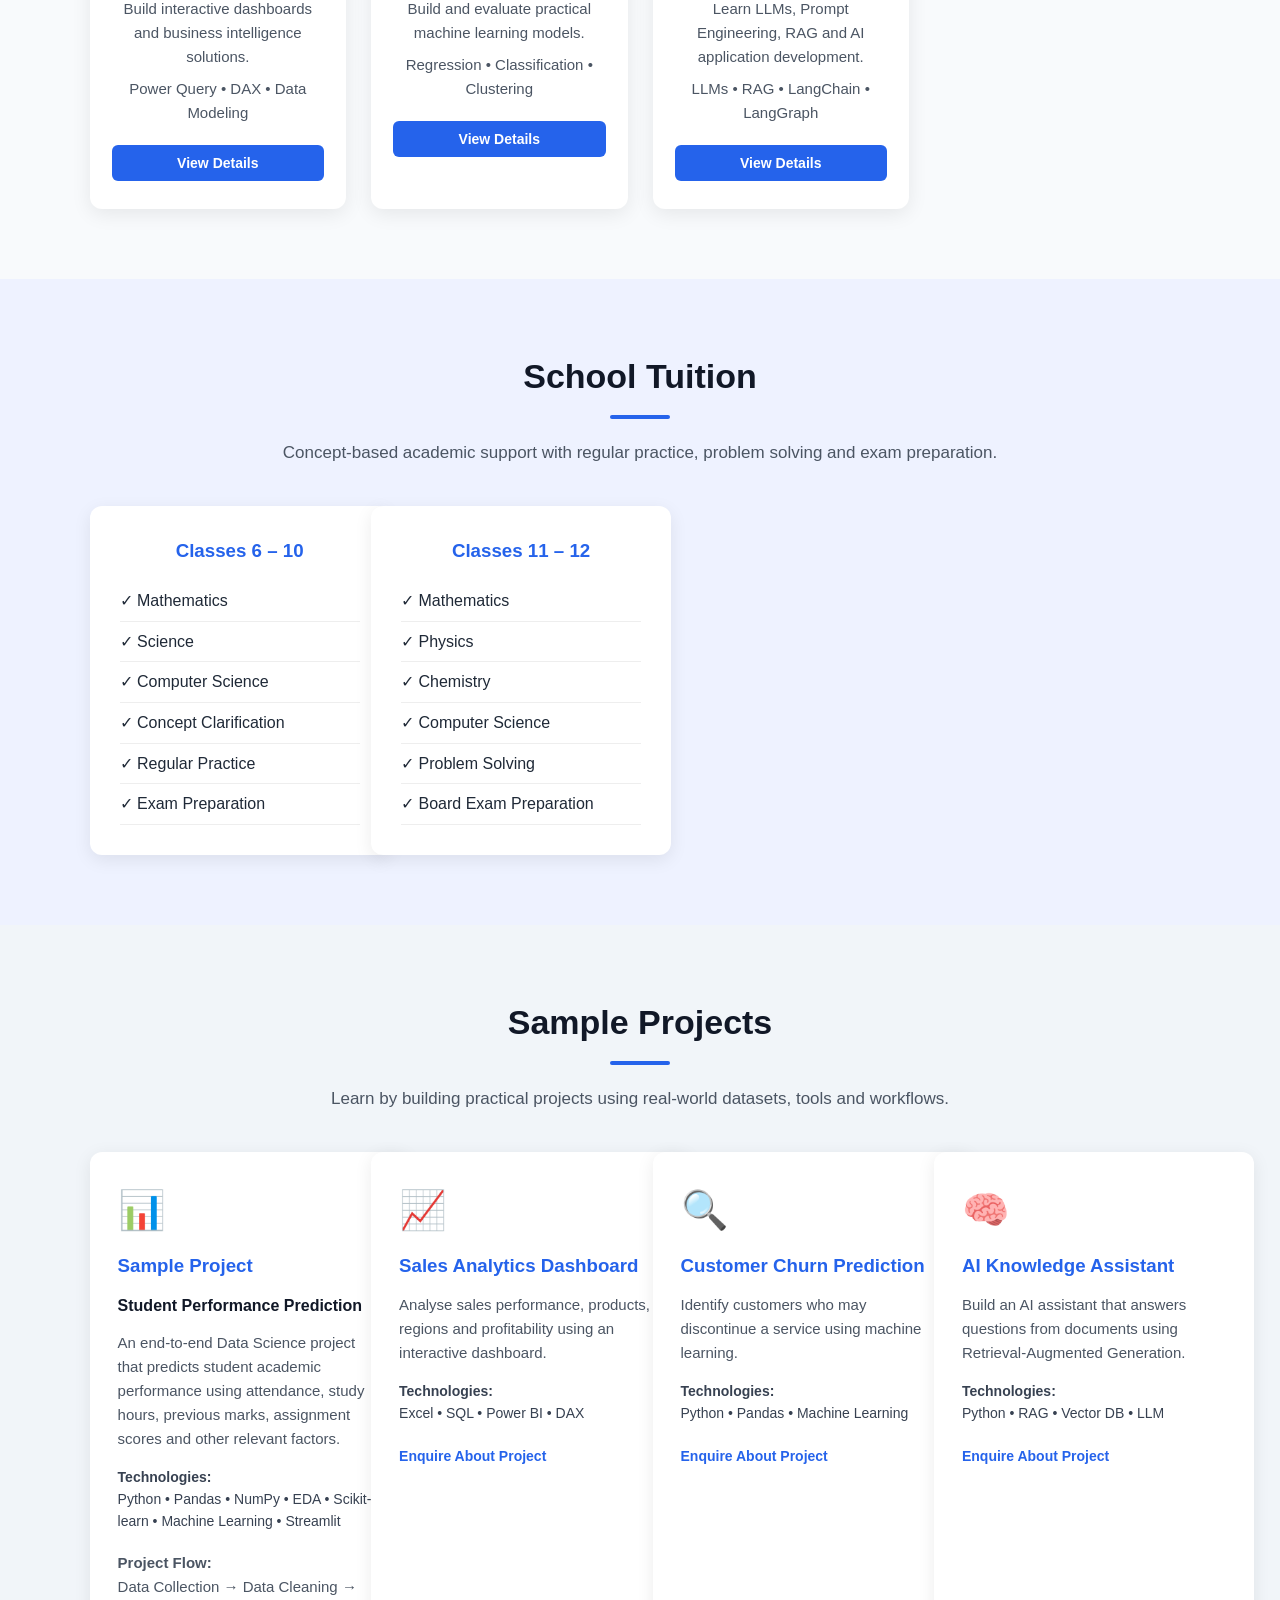
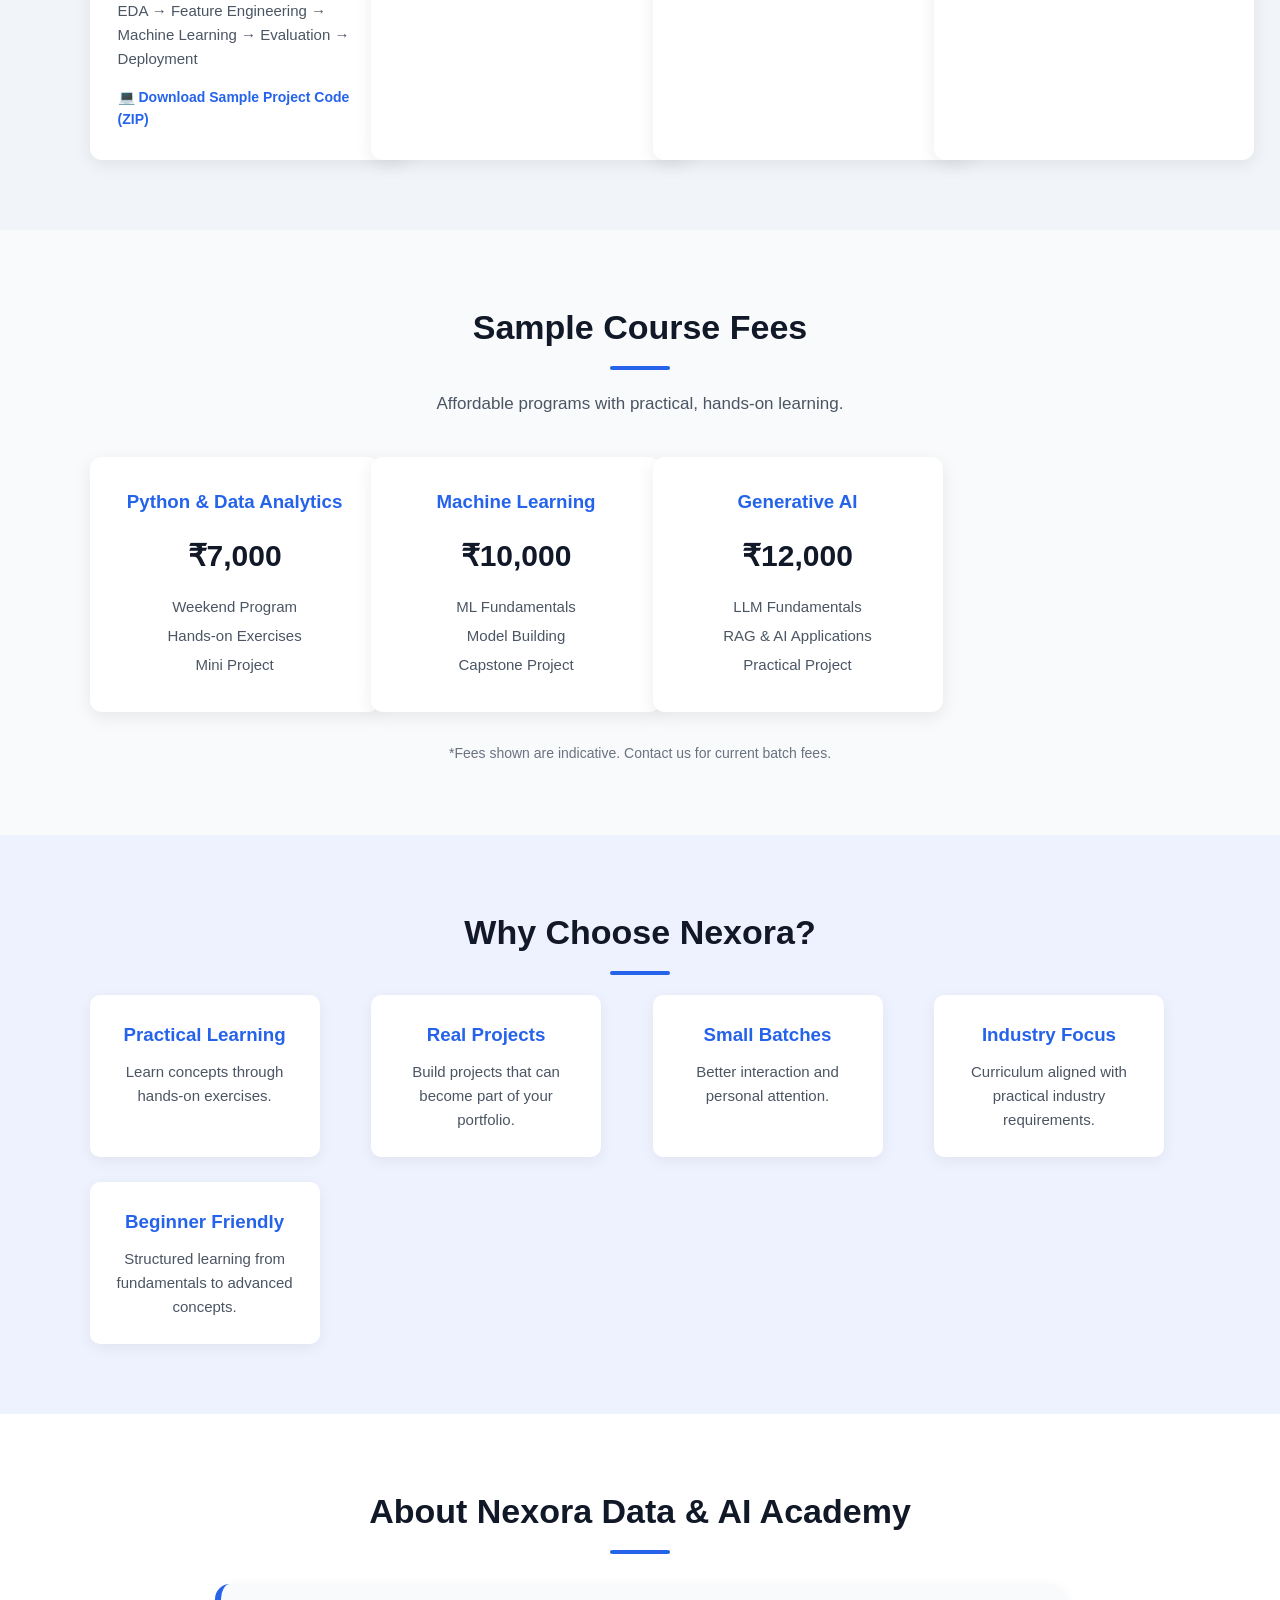
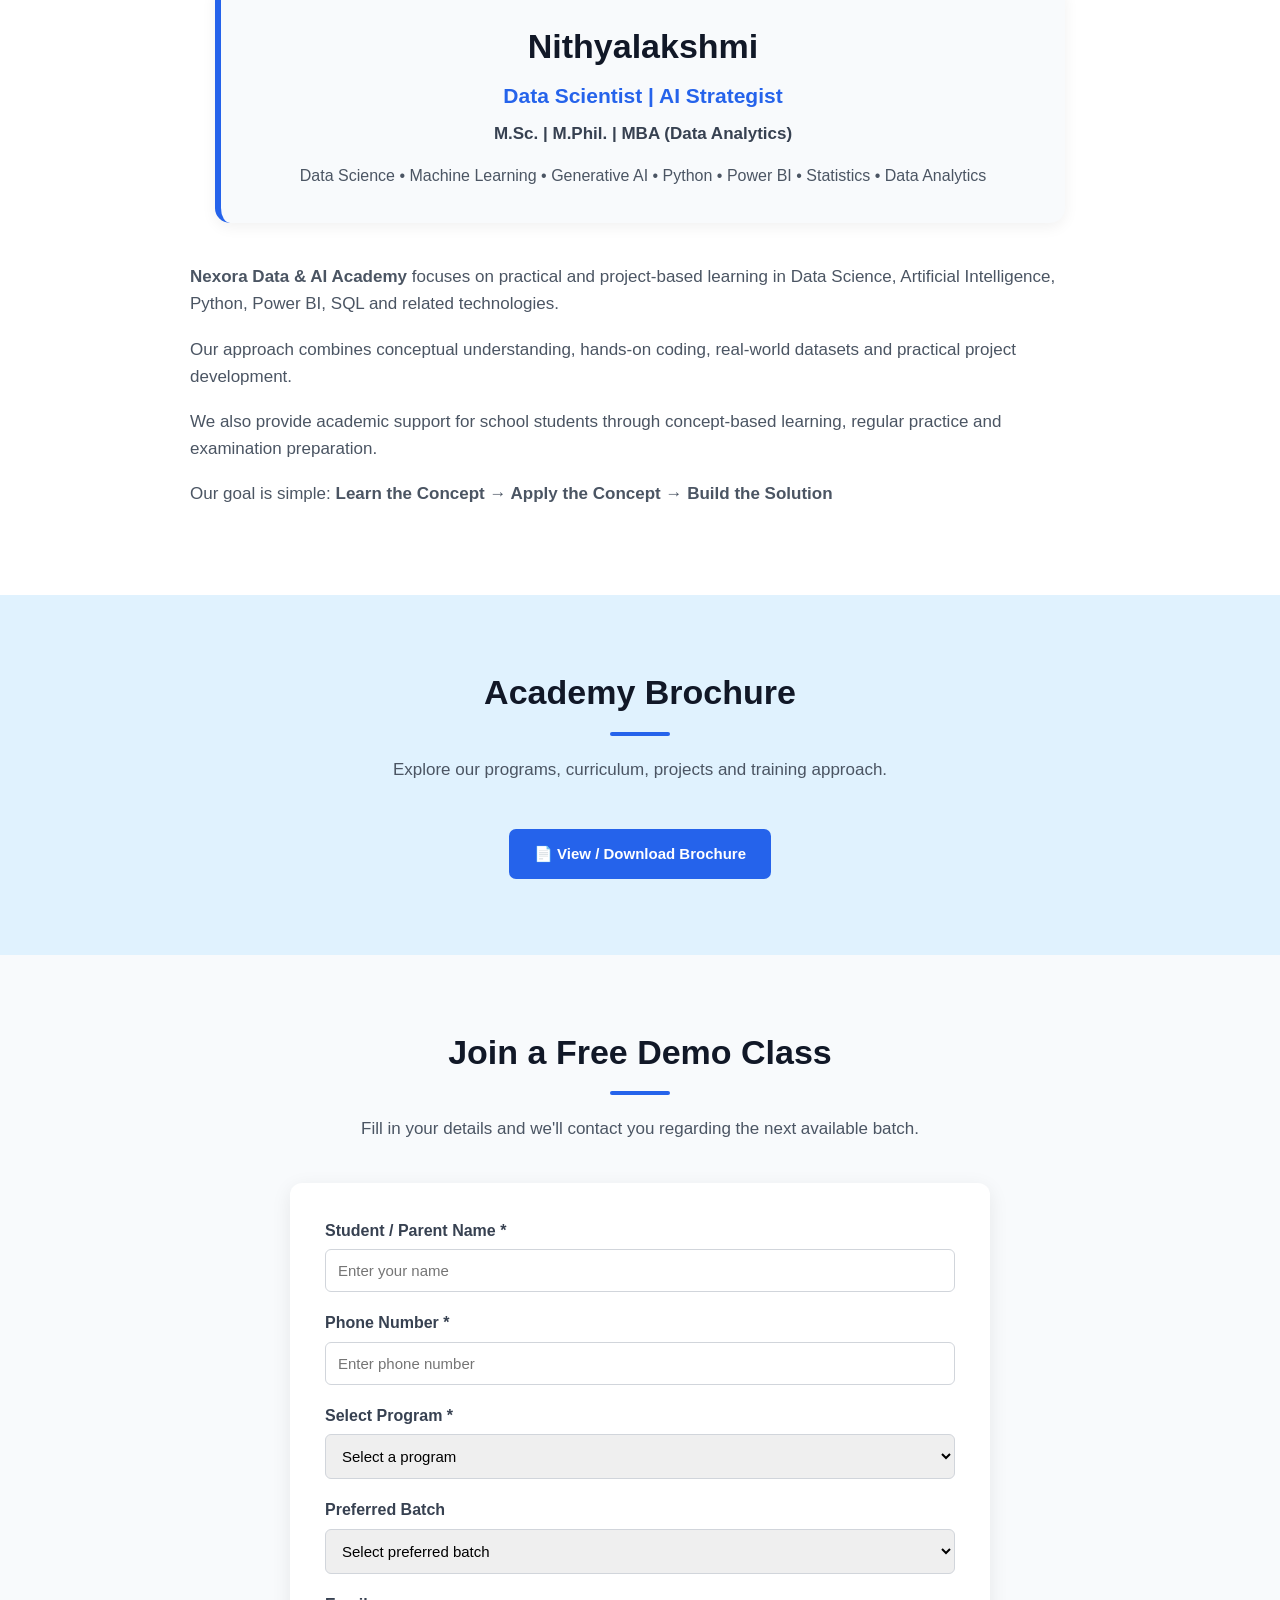
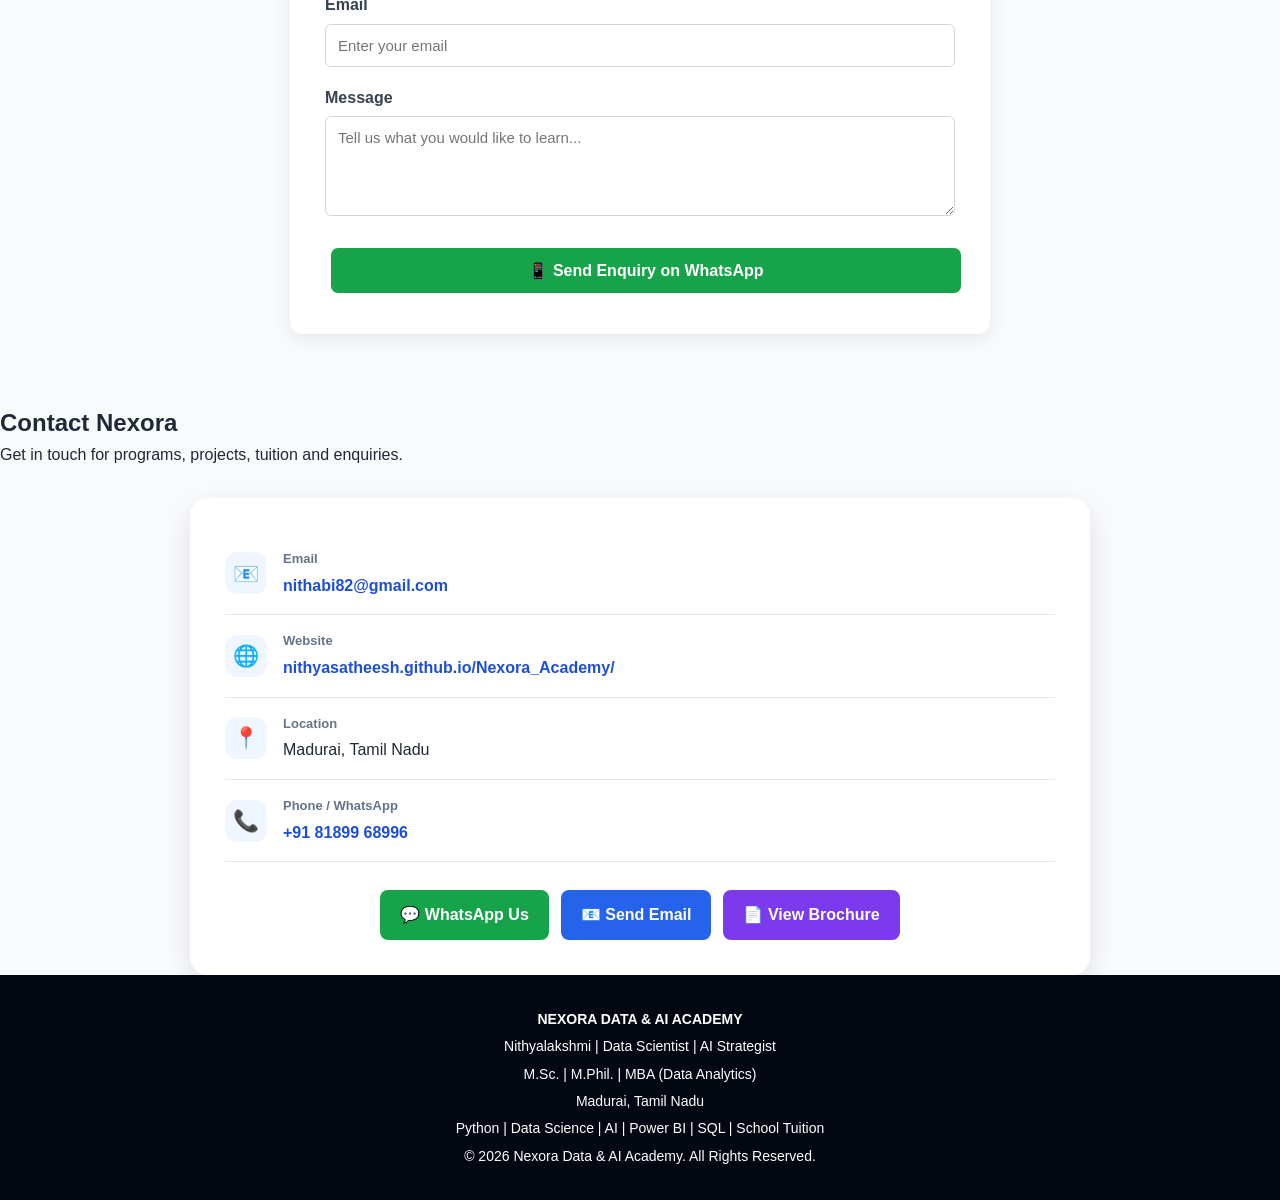
==== commit d792abf0: "Update index.html" ====
--- a/index.html
+++ b/index.html
@@ -800,6 +800,116 @@
             text-decoration: underline;
         }
 
+
+        /* =========================
+           CLEAN CONTACT SECTION
+        ========================= */
+
+        .contact-section {
+            background: #f8fafc;
+        }
+
+        .contact-card {
+            max-width: 900px;
+            margin: 30px auto 0;
+            background: #ffffff;
+            border-radius: 18px;
+            padding: 35px;
+            box-shadow: 0 10px 30px rgba(15, 23, 42, 0.10);
+        }
+
+        .contact-item {
+            display: flex;
+            align-items: center;
+            gap: 16px;
+            padding: 16px 0;
+            border-bottom: 1px solid #e5e7eb;
+        }
+
+        .contact-icon {
+            width: 42px;
+            height: 42px;
+            display: flex;
+            align-items: center;
+            justify-content: center;
+            background: #eff6ff;
+            border-radius: 12px;
+            font-size: 21px;
+            flex-shrink: 0;
+        }
+
+        .contact-label {
+            display: block;
+            font-size: 13px;
+            color: #64748b;
+            margin-bottom: 3px;
+            font-weight: 600;
+        }
+
+        .contact-item a {
+            color: #1d4ed8;
+            text-decoration: none;
+            font-weight: 600;
+            word-break: break-word;
+        }
+
+        .contact-item a:hover {
+            text-decoration: underline;
+        }
+
+        .contact-actions {
+            display: flex;
+            justify-content: center;
+            flex-wrap: wrap;
+            gap: 12px;
+            margin-top: 28px;
+        }
+
+        .contact-btn {
+            display: inline-flex;
+            align-items: center;
+            justify-content: center;
+            padding: 12px 20px;
+            border-radius: 8px;
+            text-decoration: none;
+            font-weight: 700;
+            color: #ffffff !important;
+            transition: transform 0.2s, box-shadow 0.2s;
+        }
+
+        .contact-btn:hover {
+            transform: translateY(-2px);
+            text-decoration: none !important;
+            box-shadow: 0 6px 15px rgba(0,0,0,0.12);
+        }
+
+        .whatsapp-btn {
+            background: #16a34a;
+        }
+
+        .email-btn {
+            background: #2563eb;
+        }
+
+        .brochure-btn {
+            background: #7c3aed;
+        }
+
+        @media (max-width: 600px) {
+            .contact-card {
+                padding: 22px 18px;
+            }
+
+            .contact-actions {
+                flex-direction: column;
+            }
+
+            .contact-btn {
+                width: 100%;
+                box-sizing: border-box;
+            }
+        }
+
 </style>
 
 </head>
@@ -1974,63 +2084,85 @@
      CONTACT
 ===================================================== -->
 
-<section class="section contact" id="contact">
-
-    <h2>Contact Nexora</h2>
-
-    <div class="section-title-line">
-        <p>
-            📧 <strong>Email:</strong>
-            <a href="mailto:nithabi82@gmail.com" class="contact-link">
-                nithabi82@gmail.com
+
+<section id="contact" class="contact-section">
+
+    <div class="section-title">
+        <h2>Contact Nexora</h2>
+        <p>Get in touch for programs, projects, tuition and enquiries.</p>
+    </div>
+
+    <div class="contact-card">
+
+        <div class="contact-item">
+            <span class="contact-icon">📧</span>
+            <div>
+                <span class="contact-label">Email</span>
+                <a href="mailto:nithabi82@gmail.com">
+                    nithabi82@gmail.com
+                </a>
+            </div>
+        </div>
+
+        <div class="contact-item">
+            <span class="contact-icon">🌐</span>
+            <div>
+                <span class="contact-label">Website</span>
+                <a href="https://nithyasatheesh.github.io/Nexora_Academy/" target="_blank">
+                    nithyasatheesh.github.io/Nexora_Academy/
+                </a>
+            </div>
+        </div>
+
+        <div class="contact-item">
+            <span class="contact-icon">📍</span>
+            <div>
+                <span class="contact-label">Location</span>
+                <span>Madurai, Tamil Nadu</span>
+            </div>
+        </div>
+
+        <div class="contact-item">
+            <span class="contact-icon">📞</span>
+            <div>
+                <span class="contact-label">Phone / WhatsApp</span>
+                <a href="tel:+918189968996">
+                    +91 81899 68996
+                </a>
+            </div>
+        </div>
+
+        <div class="contact-actions">
+
+            <a
+                class="contact-btn whatsapp-btn"
+                href="https://wa.me/918189968996"
+                target="_blank"
+            >
+                💬 WhatsApp Us
             </a>
-        </p>
-
-        <p>
-            🌐 <strong>Website:</strong>
-            <a href="https://nithyasatheesh.github.io/Nexora_Academy/"
-               target="_blank"
-               class="contact-link">
-                nithyasatheesh.github.io/Nexora_Academy/
+
+            <a
+                class="contact-btn email-btn"
+                href="mailto:nithabi82@gmail.com"
+            >
+                📧 Send Email
             </a>
-        </p>
+
+            <a
+                class="contact-btn brochure-btn"
+                href="documents/Nexora-Brochure.pdf"
+                target="_blank"
+            >
+                📄 View Brochure
+            </a>
+
+        </div>
+
     </div>
 
-    <p>
-        📍 <strong>Location:</strong>
-        Madurai, Tamil Nadu
-    </p>
-
-    <p>
-        📞 <strong>Phone / WhatsApp:</strong>
-        +91 81899 68996
-    </p>
-
-    <div class="hero-buttons">
-
-        <a
-            class="btn btn-green"
-            href="https://wa.me/918189968996"
-            target="_blank">
-            💬 WhatsApp Us
-        </a>
-
-        <a
-            class="btn"
-            href="mailto:nithabi82@gmail.com">
-            📧 Send Email
-        </a>
-
-        <a
-            class="btn btn-dark"
-            href="documents/Nexora-Brochure.pdf"
-            target="_blank">
-            📄 View Brochure
-        </a>
-
-    </div>
-
 </section>
+
 
 
 
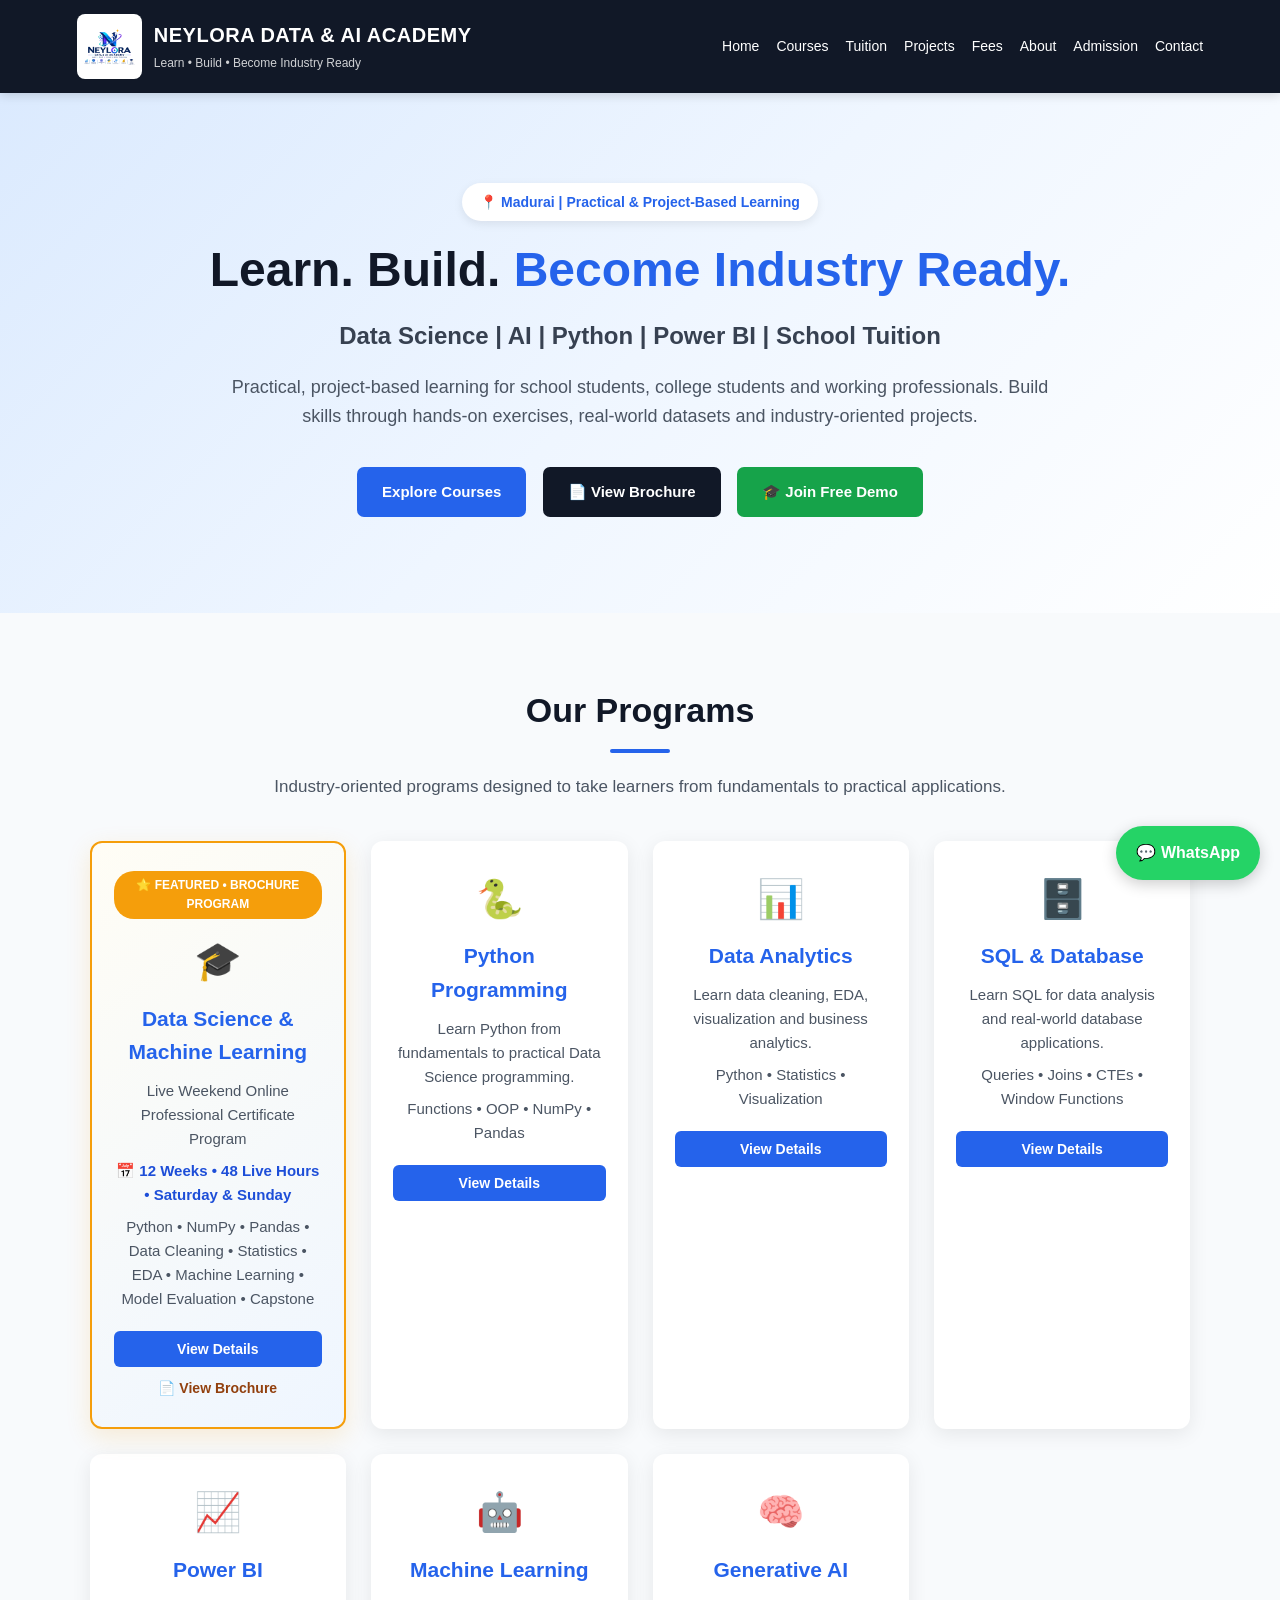
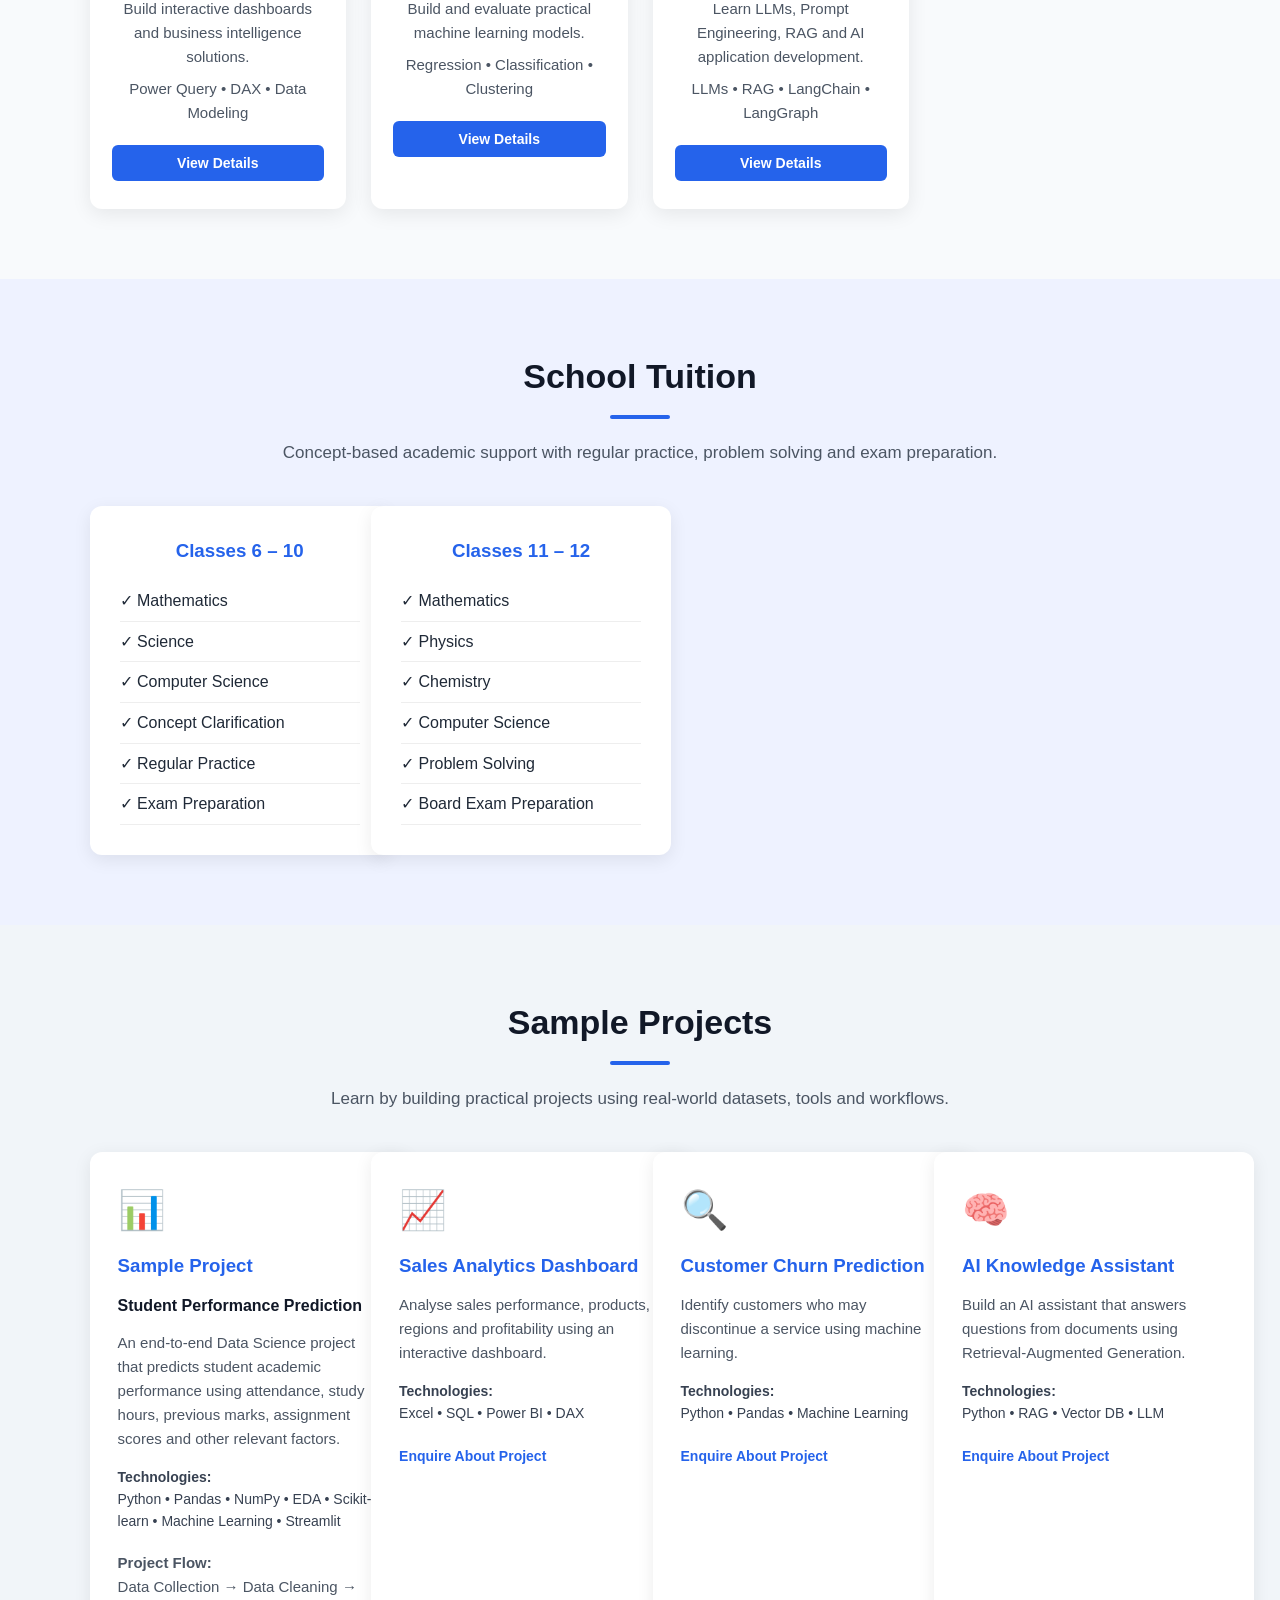
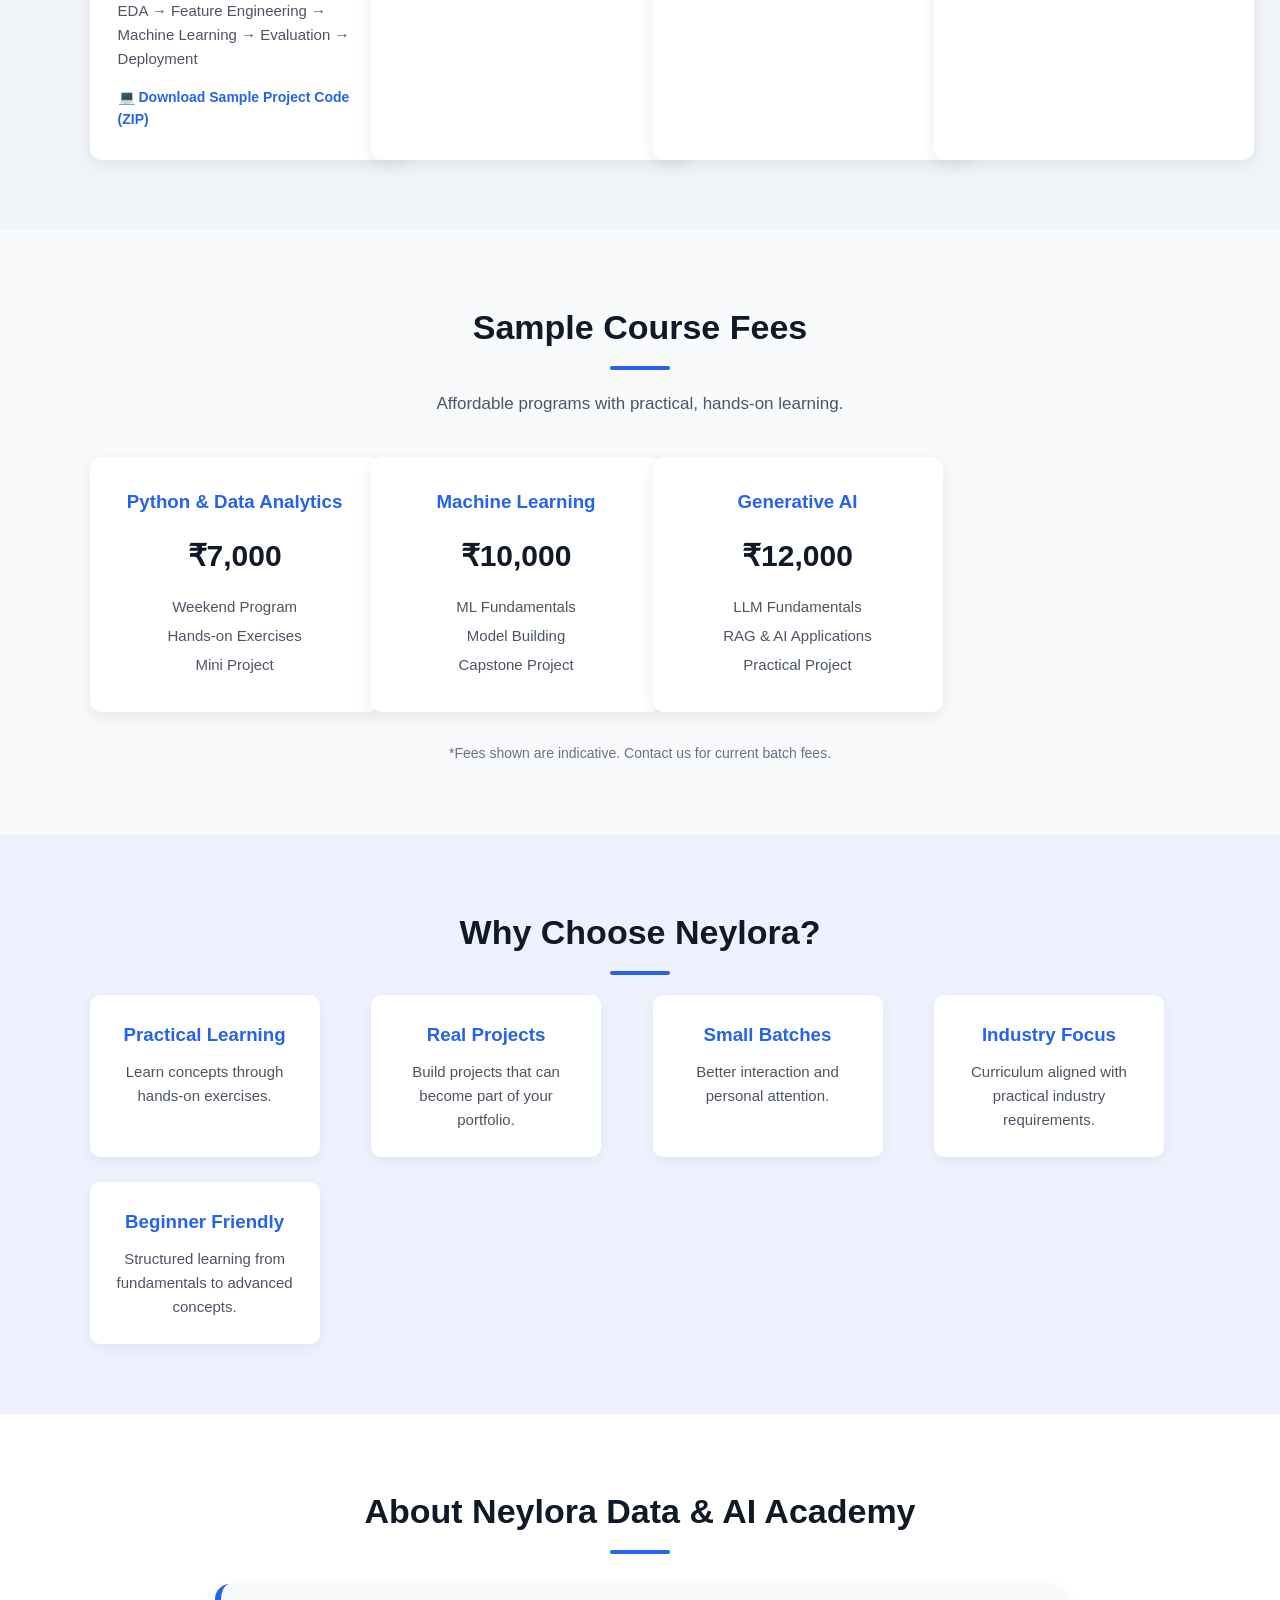
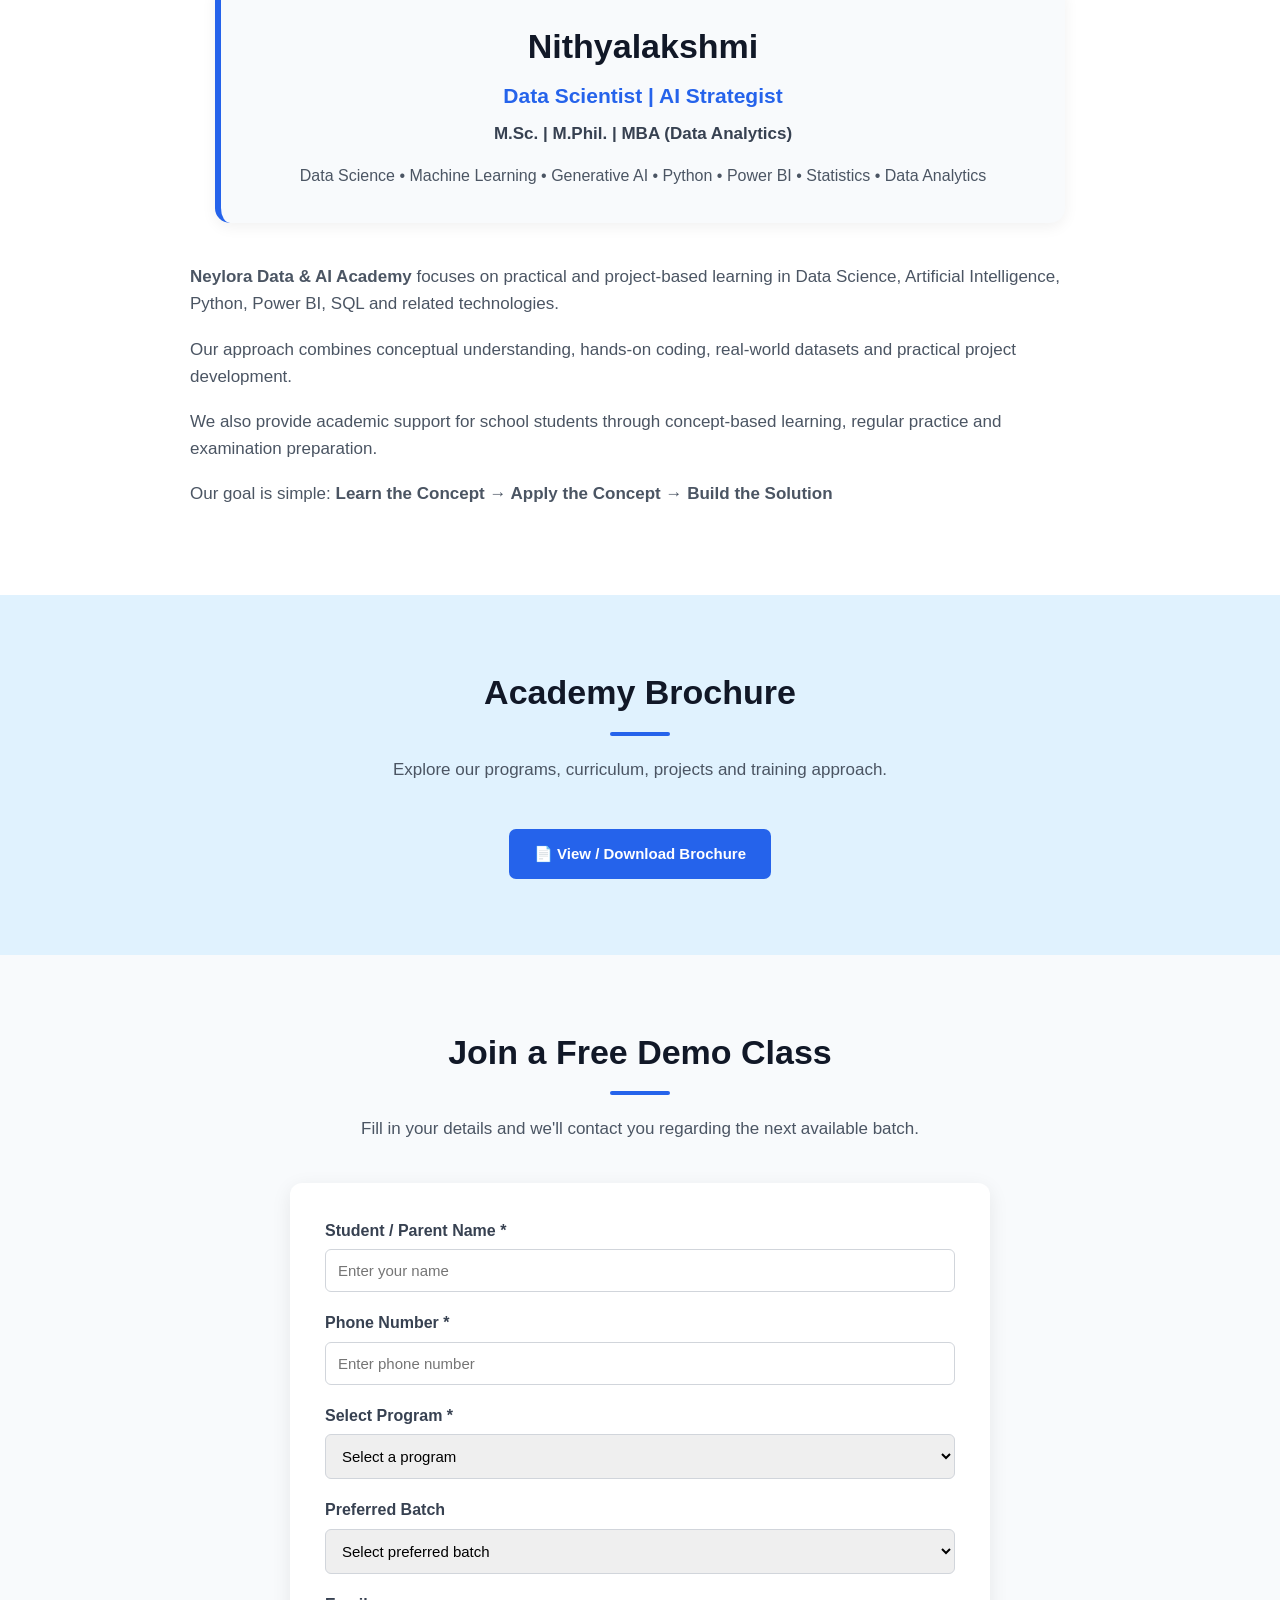
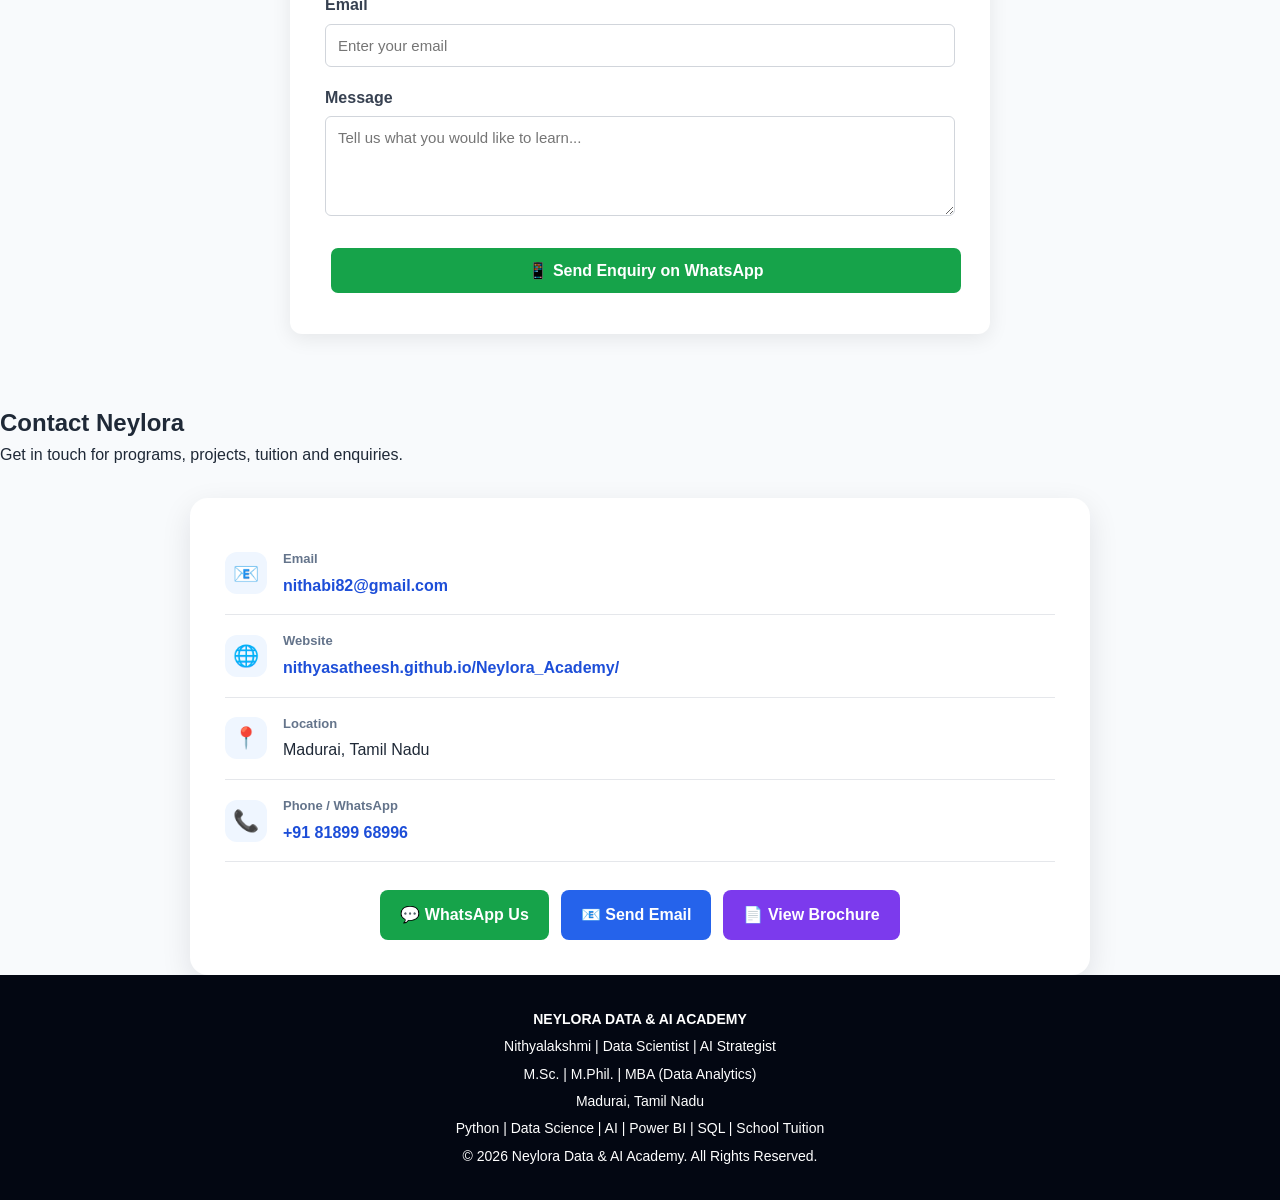
==== commit 074be1de: "Update index.html" ====
--- a/index.html
+++ b/index.html
@@ -8,10 +8,10 @@
     <meta name="viewport"
           content="width=device-width, initial-scale=1.0">
 
-    <title>Nexora Data & AI Academy | Madurai</title>
+    <title>Neylora Data & AI Academy | Madurai</title>
 
     <meta name="description"
-          content="Nexora Data & AI Academy in Madurai offers practical training in Data Science, Artificial Intelligence, Python, Power BI, SQL and school tuition.">
+          content="Neylora Data & AI Academy in Madurai offers practical training in Data Science, Artificial Intelligence, Python, Power BI, SQL and school tuition.">
 
     <style>
 
@@ -669,7 +669,7 @@
 
 
         /* =========================
-           FEATURED BROCHURE PROGRAM
+           FEATURED PROGRAM
         ========================= */
 
         .featured-program-card {
@@ -928,14 +928,14 @@
 
         <img
             src="images/logo.png"
-            alt="Nexora Data & AI Academy Logo"
+            alt="Neylora Data & AI Academy Logo"
             class="academy-logo"
         >
 
         <div>
 
             <div class="academy-name">
-                NEXORA DATA & AI ACADEMY
+                NEYLORA DATA & AI ACADEMY
             </div>
 
             <div class="tagline-small">
@@ -1022,7 +1022,7 @@
 
         <a
             class="btn btn-dark"
-            href="documents/Nexora-Brochure.pdf"
+            href="documents/Neylora-Brochure.pdf"
             target="_blank"
         >
             📄 View Brochure
@@ -1101,7 +1101,7 @@
 
             <a
                 class="brochure-mini-link"
-                href="documents/Nexora-Brochure.pdf"
+                href="documents/Neylora-Brochure.pdf"
                 target="_blank"
             >
                 📄 View Brochure
@@ -1664,12 +1664,12 @@
 
 
 <!-- =====================================================
-     WHY CHOOSE NEXORA
+     WHY CHOOSE NEYLORA
 ===================================================== -->
 
 <section class="section why-section">
 
-    <h2>Why Choose Nexora?</h2>
+    <h2>Why Choose Neylora?</h2>
 
     <div class="section-title-line"></div>
 
@@ -1759,7 +1759,7 @@
 <section class="section about" id="about">
 
     <h2>
-        About Nexora Data & AI Academy
+        About Neylora Data & AI Academy
     </h2>
 
     <div class="section-title-line"></div>
@@ -1801,7 +1801,7 @@
         <p>
 
             <strong>
-                Nexora Data & AI Academy
+                Neylora Data & AI Academy
             </strong>
             focuses on practical and project-based
             learning in Data Science, Artificial
@@ -1870,7 +1870,7 @@
 
     <a
         class="btn"
-        href="documents/Nexora-Brochure.pdf"
+        href="documents/Neylora-Brochure.pdf"
         target="_blank"
     >
 
@@ -2088,7 +2088,7 @@
 <section id="contact" class="contact-section">
 
     <div class="section-title">
-        <h2>Contact Nexora</h2>
+        <h2>Contact Neylora</h2>
         <p>Get in touch for programs, projects, tuition and enquiries.</p>
     </div>
 
@@ -2108,8 +2108,8 @@
             <span class="contact-icon">🌐</span>
             <div>
                 <span class="contact-label">Website</span>
-                <a href="https://nithyasatheesh.github.io/Nexora_Academy/" target="_blank">
-                    nithyasatheesh.github.io/Nexora_Academy/
+                <a href="https://nithyasatheesh.github.io/Neylora_Academy/" target="_blank">
+                    nithyasatheesh.github.io/Neylora_Academy/
                 </a>
             </div>
         </div>
@@ -2151,7 +2151,7 @@
 
             <a
                 class="contact-btn brochure-btn"
-                href="documents/Nexora-Brochure.pdf"
+                href="documents/Neylora-Brochure.pdf"
                 target="_blank"
             >
                 📄 View Brochure
@@ -2174,7 +2174,7 @@
 
     <p>
         <strong>
-            NEXORA DATA & AI ACADEMY
+            NEYLORA DATA & AI ACADEMY
         </strong>
     </p>
 
@@ -2201,7 +2201,7 @@
 
 
     <p>
-        © 2026 Nexora Data & AI Academy.
+        © 2026 Neylora Data & AI Academy.
         All Rights Reserved.
     </p>
 
@@ -2217,7 +2217,7 @@
     class="whatsapp"
     href="https://wa.me/918189968996"
     target="_blank"
-    title="Chat with Nexora"
+    title="Chat with Neylora"
 >
 
     💬 WhatsApp
@@ -2616,7 +2616,7 @@
 
                     <a
                         class="btn"
-                        href="documents/Nexora-Brochure.pdf"
+                        href="documents/Neylora-Brochure.pdf"
                         target="_blank"
                     >
                         📄 View Full Brochure
@@ -3000,7 +3000,7 @@
 
         const whatsappMessage =
 
-            "Hello Nexora Data & AI Academy,%0A%0A" +
+            "Hello Neylora Data & AI Academy,%0A%0A" +
 
             "*New Admission / Demo Enquiry*%0A%0A" +
 
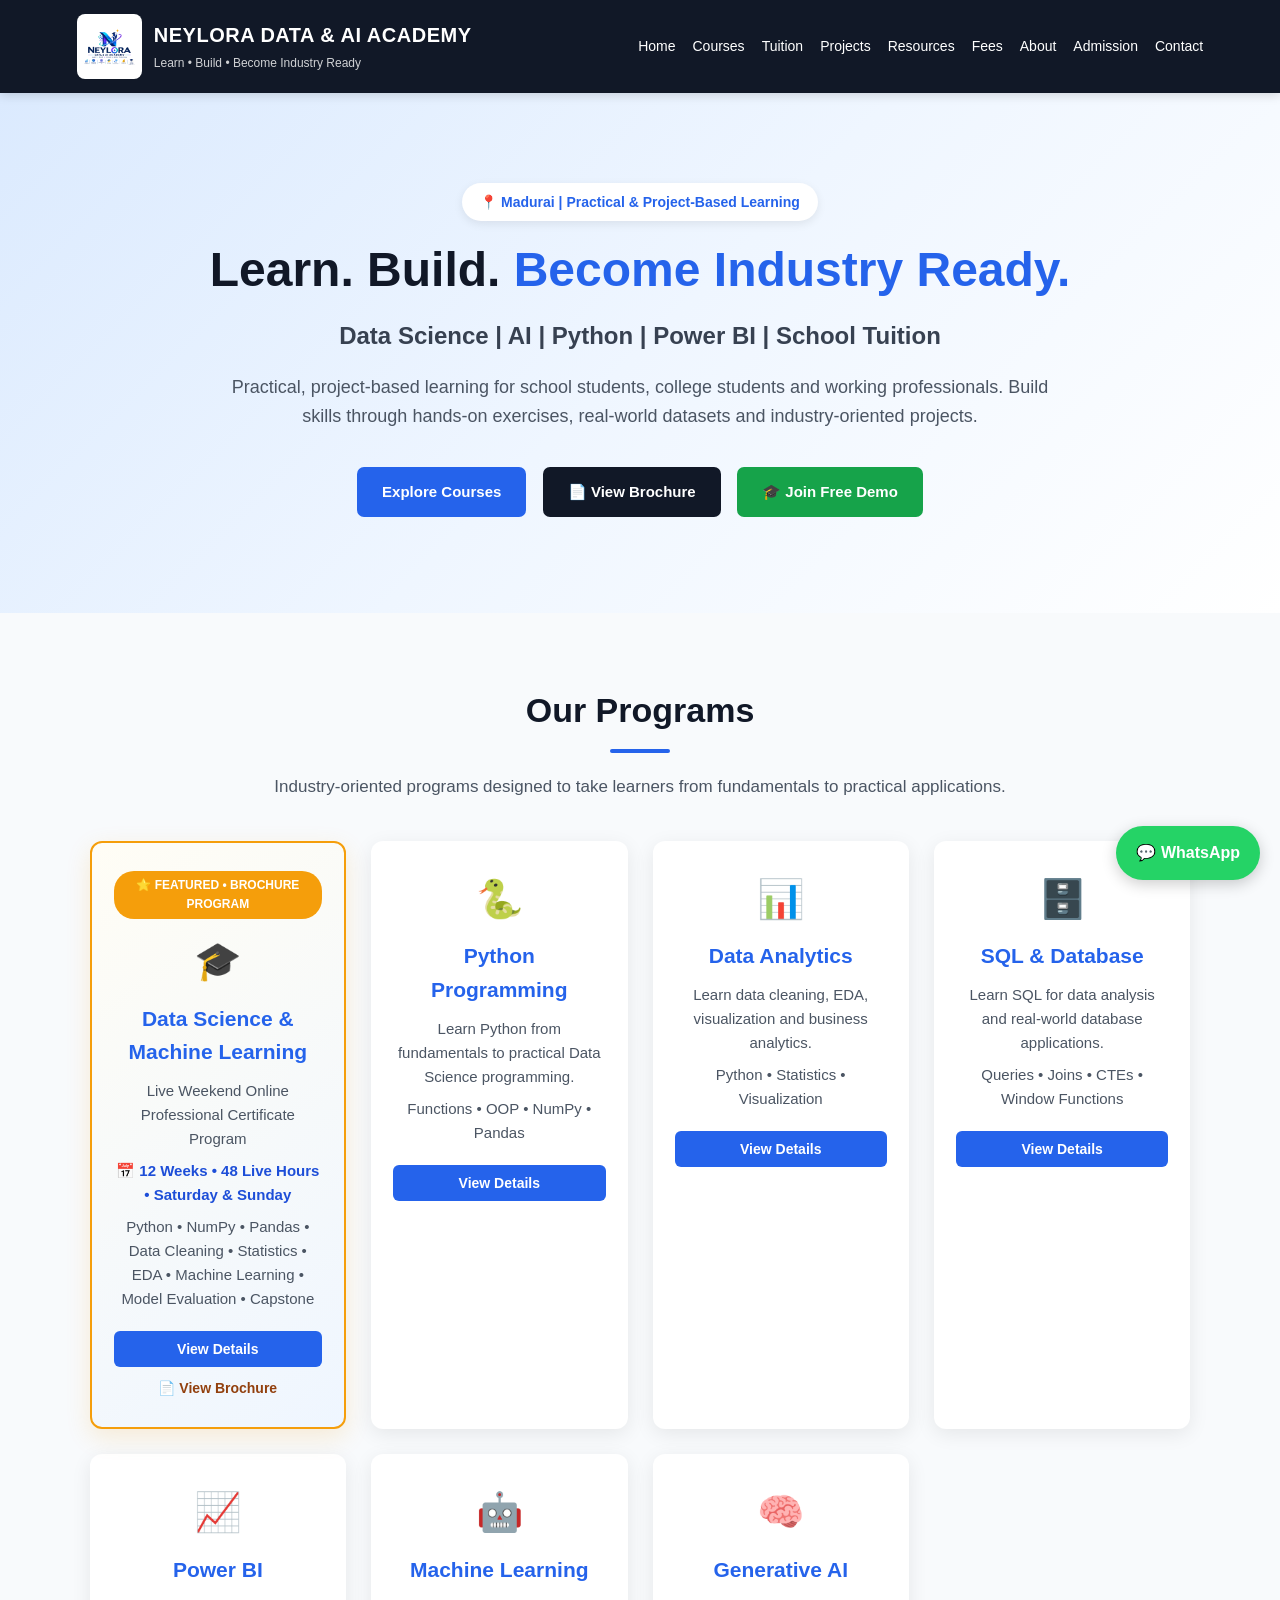
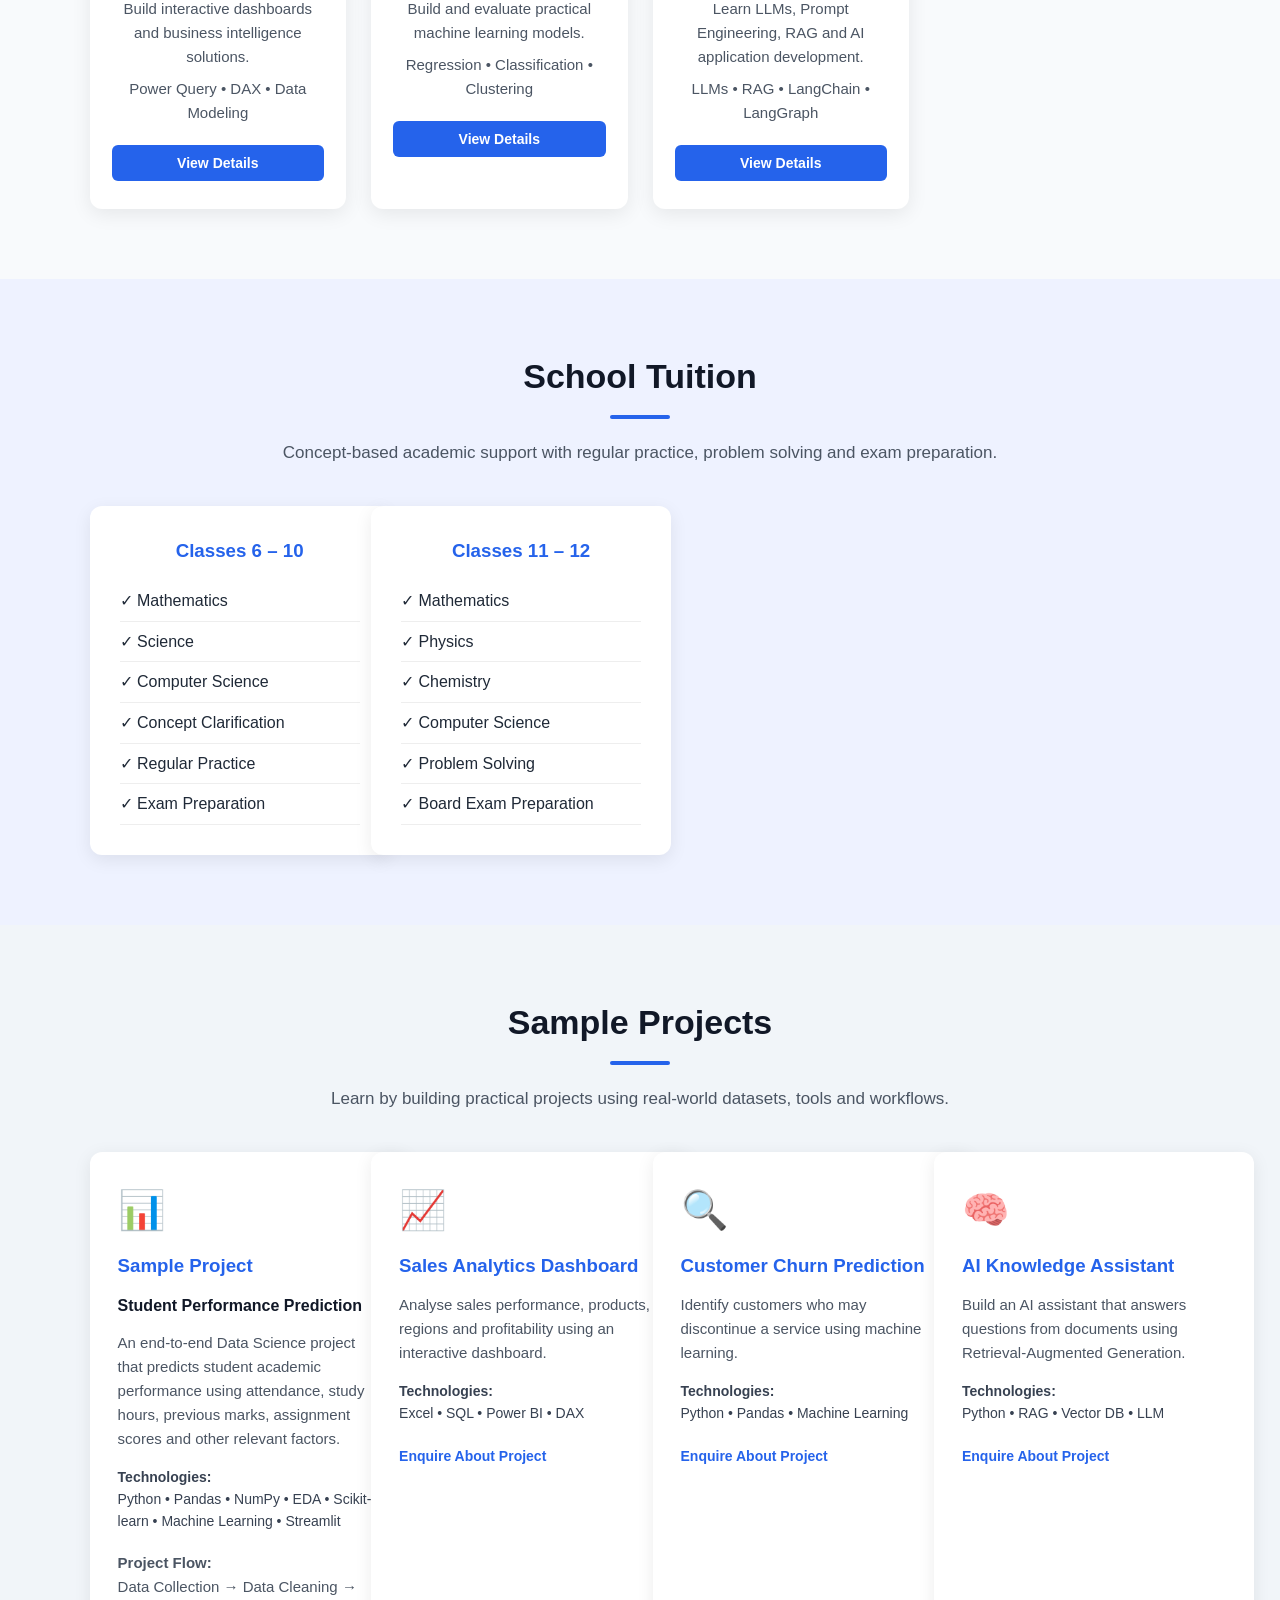
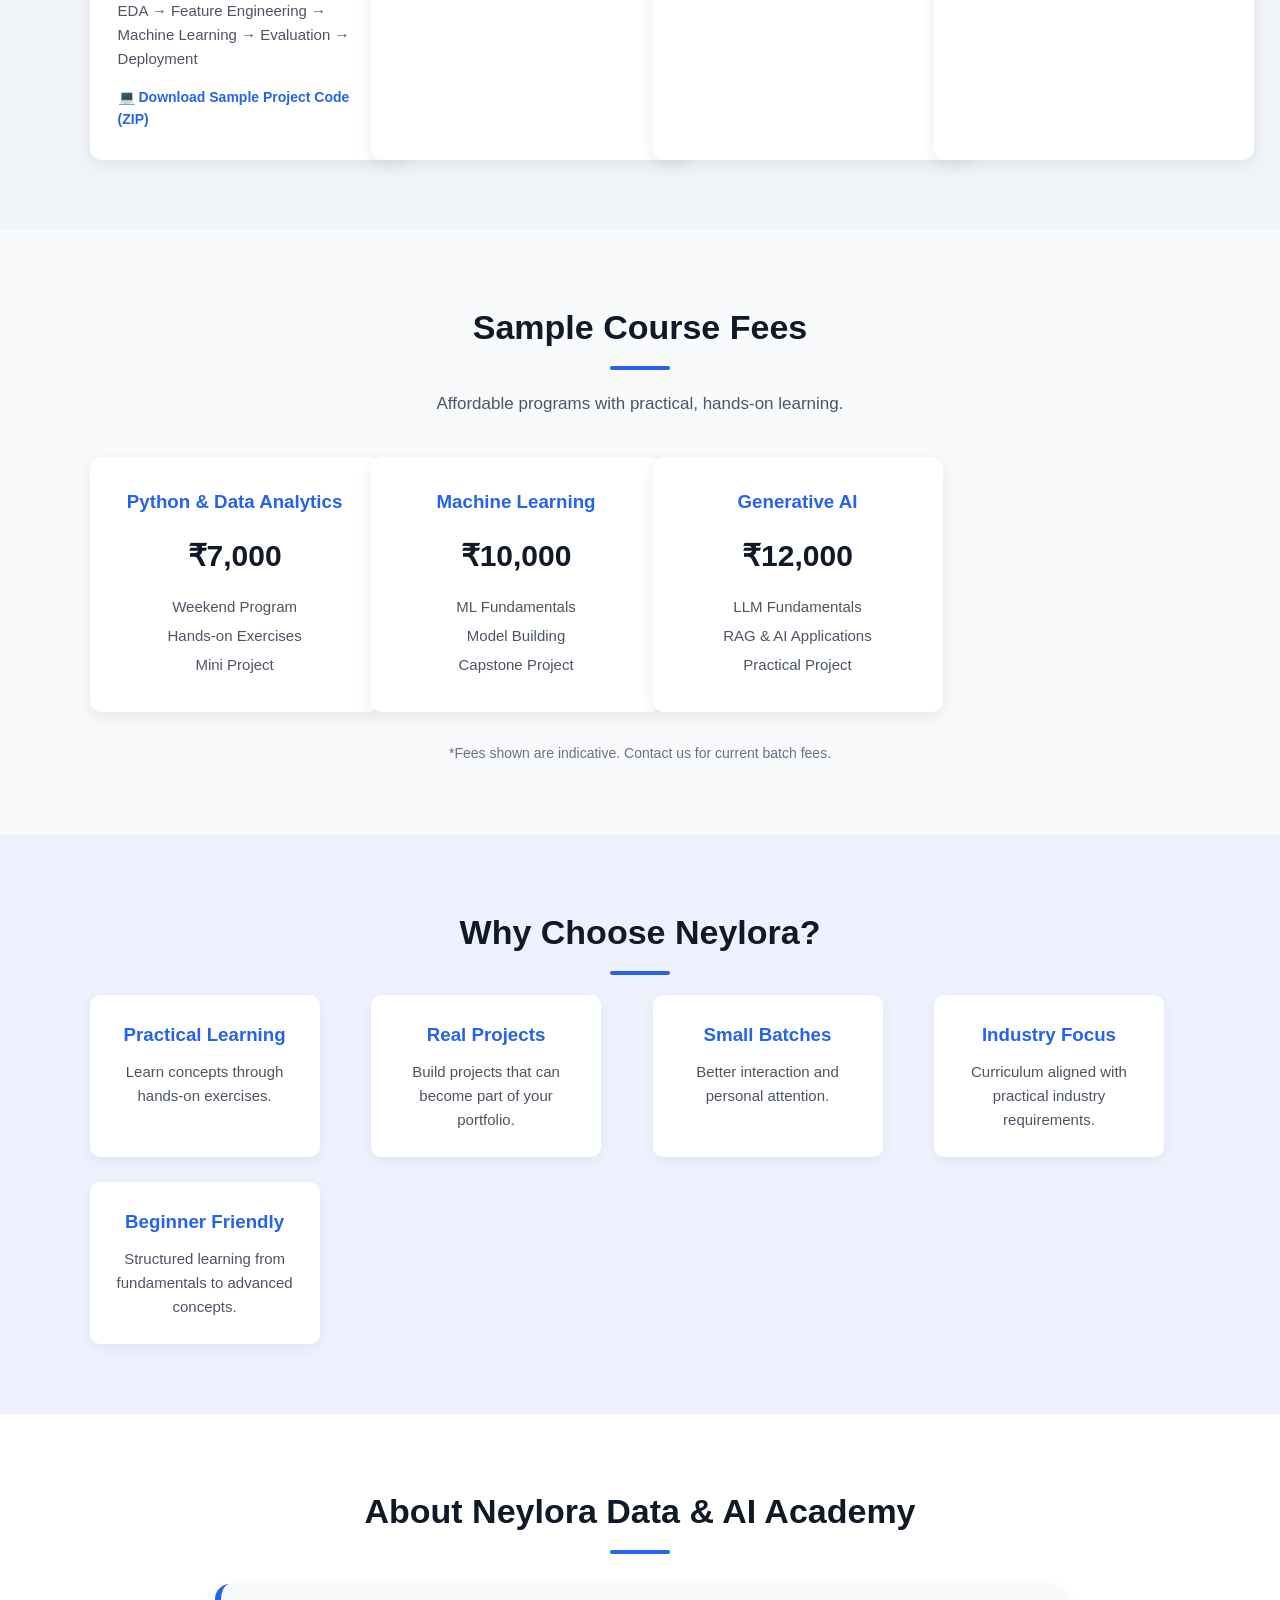
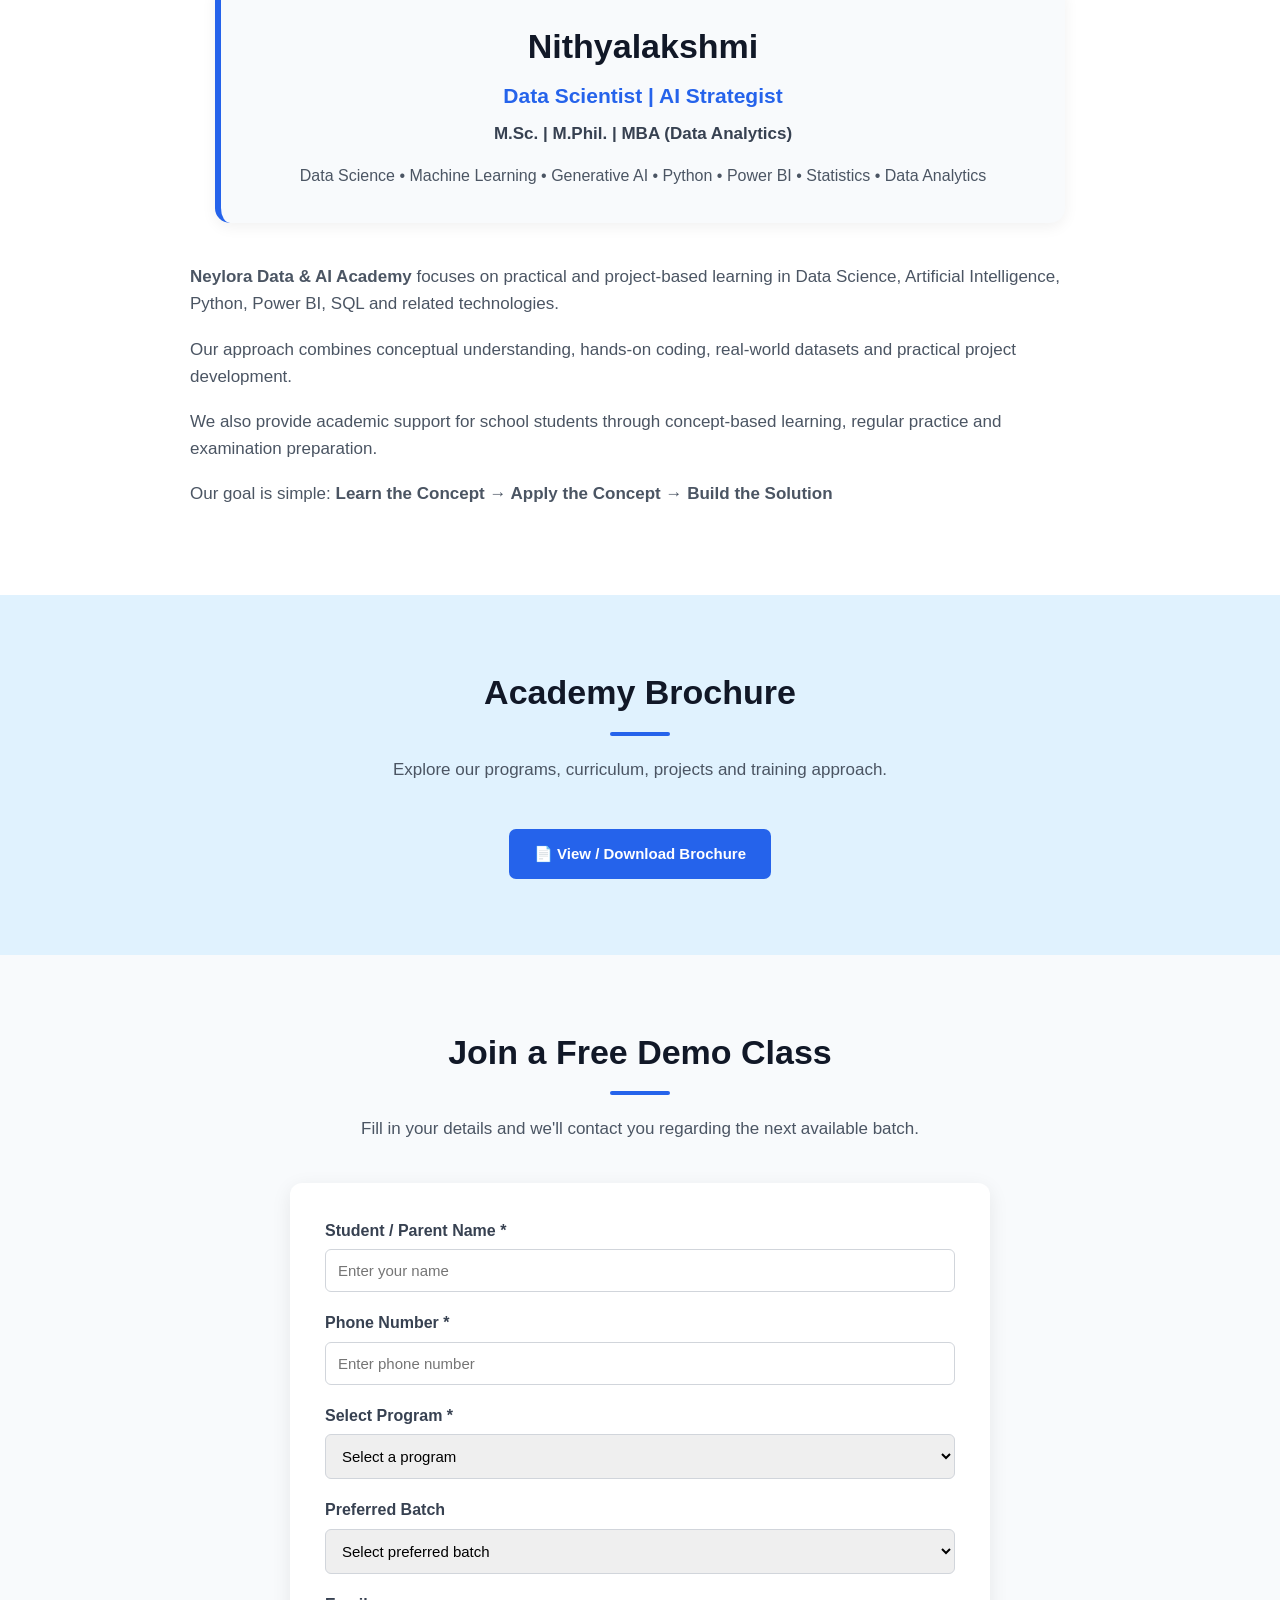
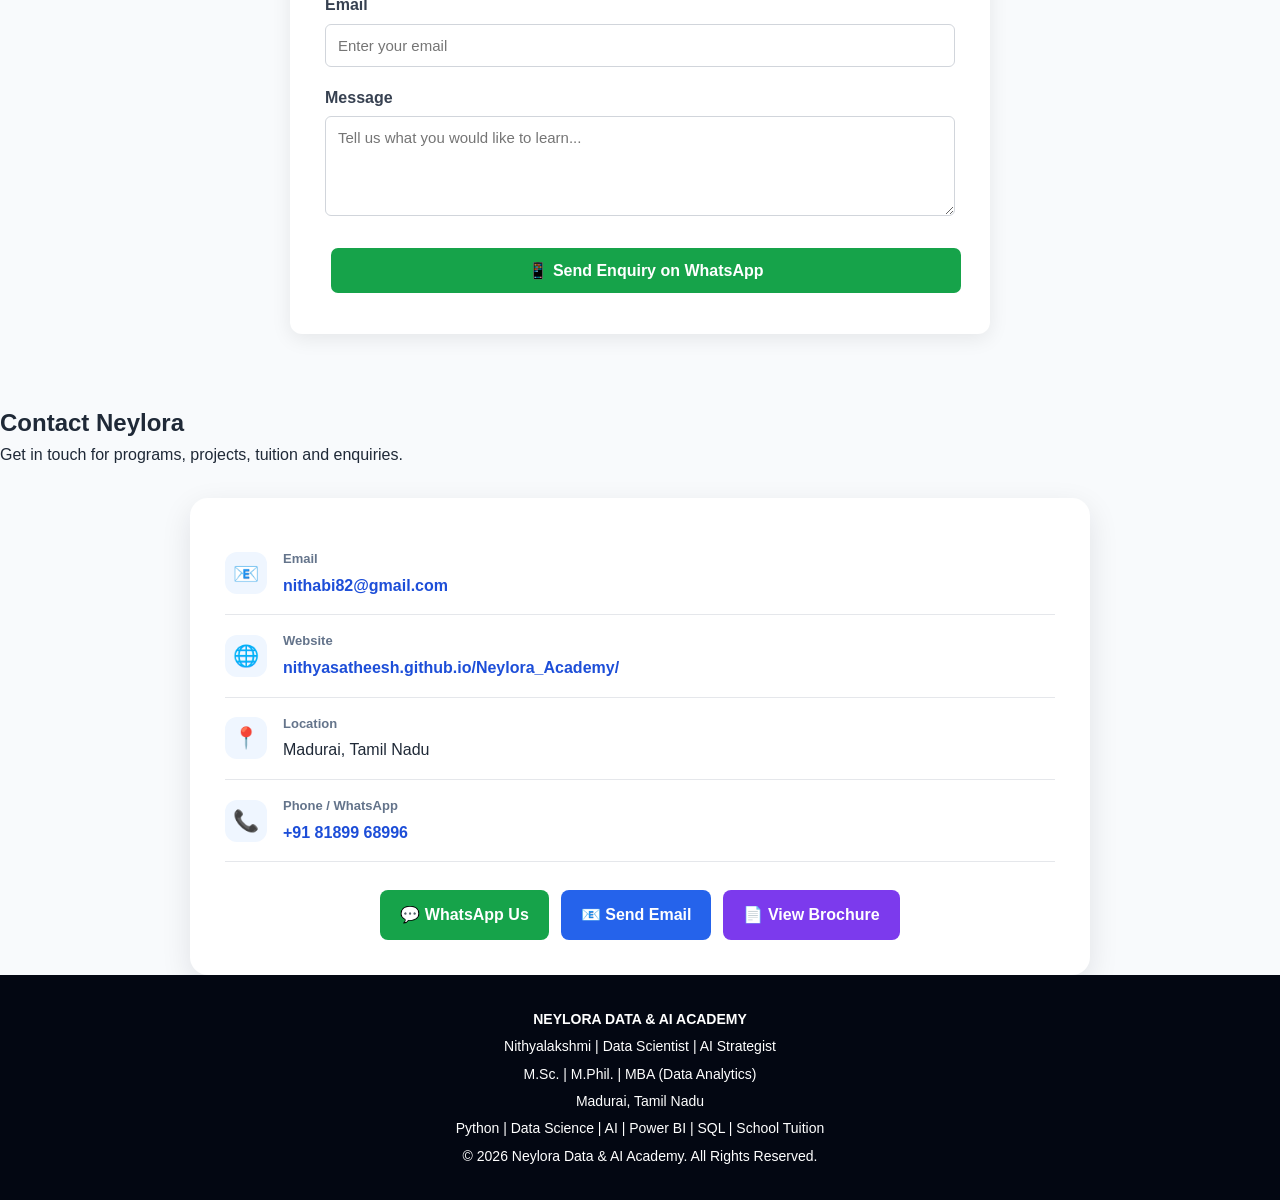
==== commit ad39450c: "Update index.html" ====
--- a/index.html
+++ b/index.html
@@ -366,7 +366,35 @@
         .project-link:hover {
             text-decoration: underline;
         }
-
+/*=======================================
+        <section id="resources">
+
+    <h2>📚 Free Learning Resources</h2>
+
+    <div class="cards">
+
+        <div class="card">
+
+            <h3>🐍 Python Cheat Sheet</h3>
+
+            <p>
+                Python basics, syntax, loops,
+                functions and data structures.
+            </p>
+
+            <a
+                href="resources/python-cheat-sheet.html"
+                target="_blank"
+            >
+                📖 Read Online
+            </a>
+
+        </div>
+
+    </div>
+
+</section>
+       
 
         /* =========================
            FEES
@@ -956,6 +984,7 @@
         <a href="#tuition">Tuition</a>
 
         <a href="#projects">Projects</a>
+        <a href="#resources">Resources</a>
 
         <a href="#fees">Fees</a>
 
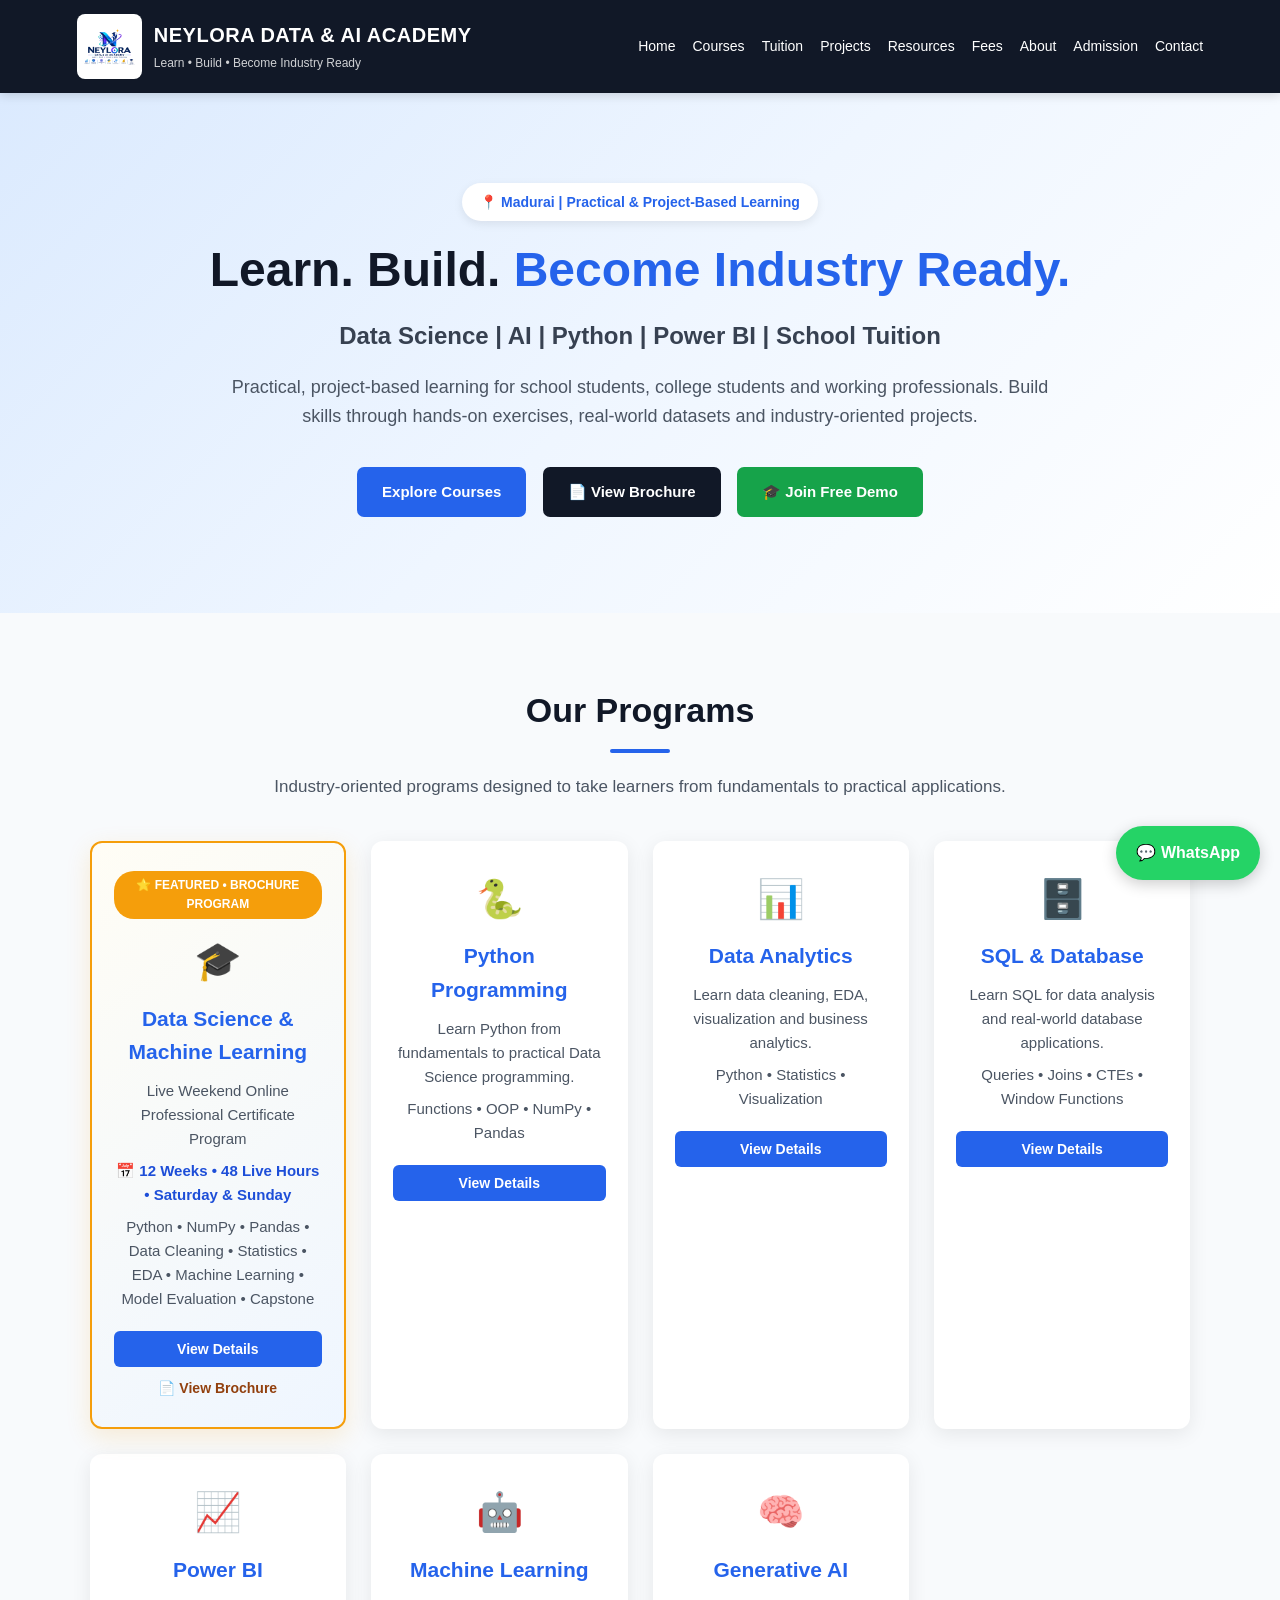
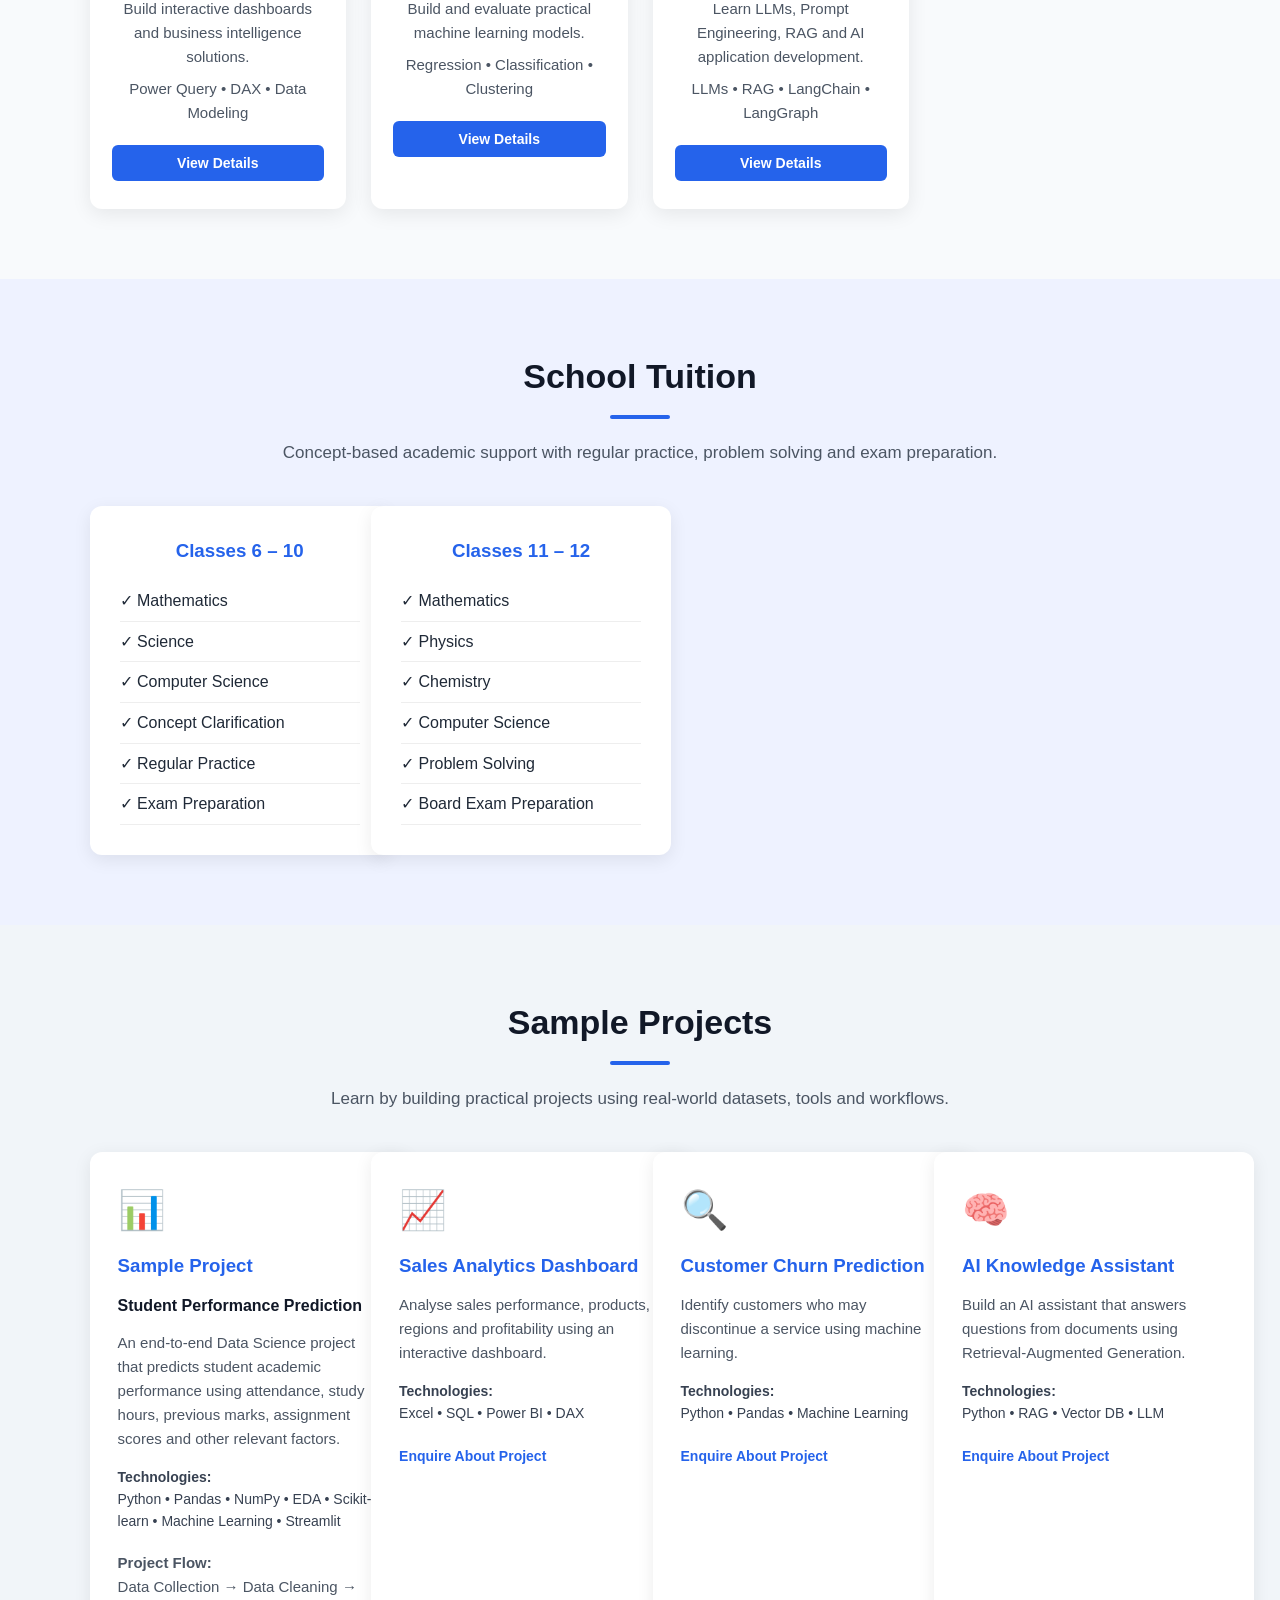
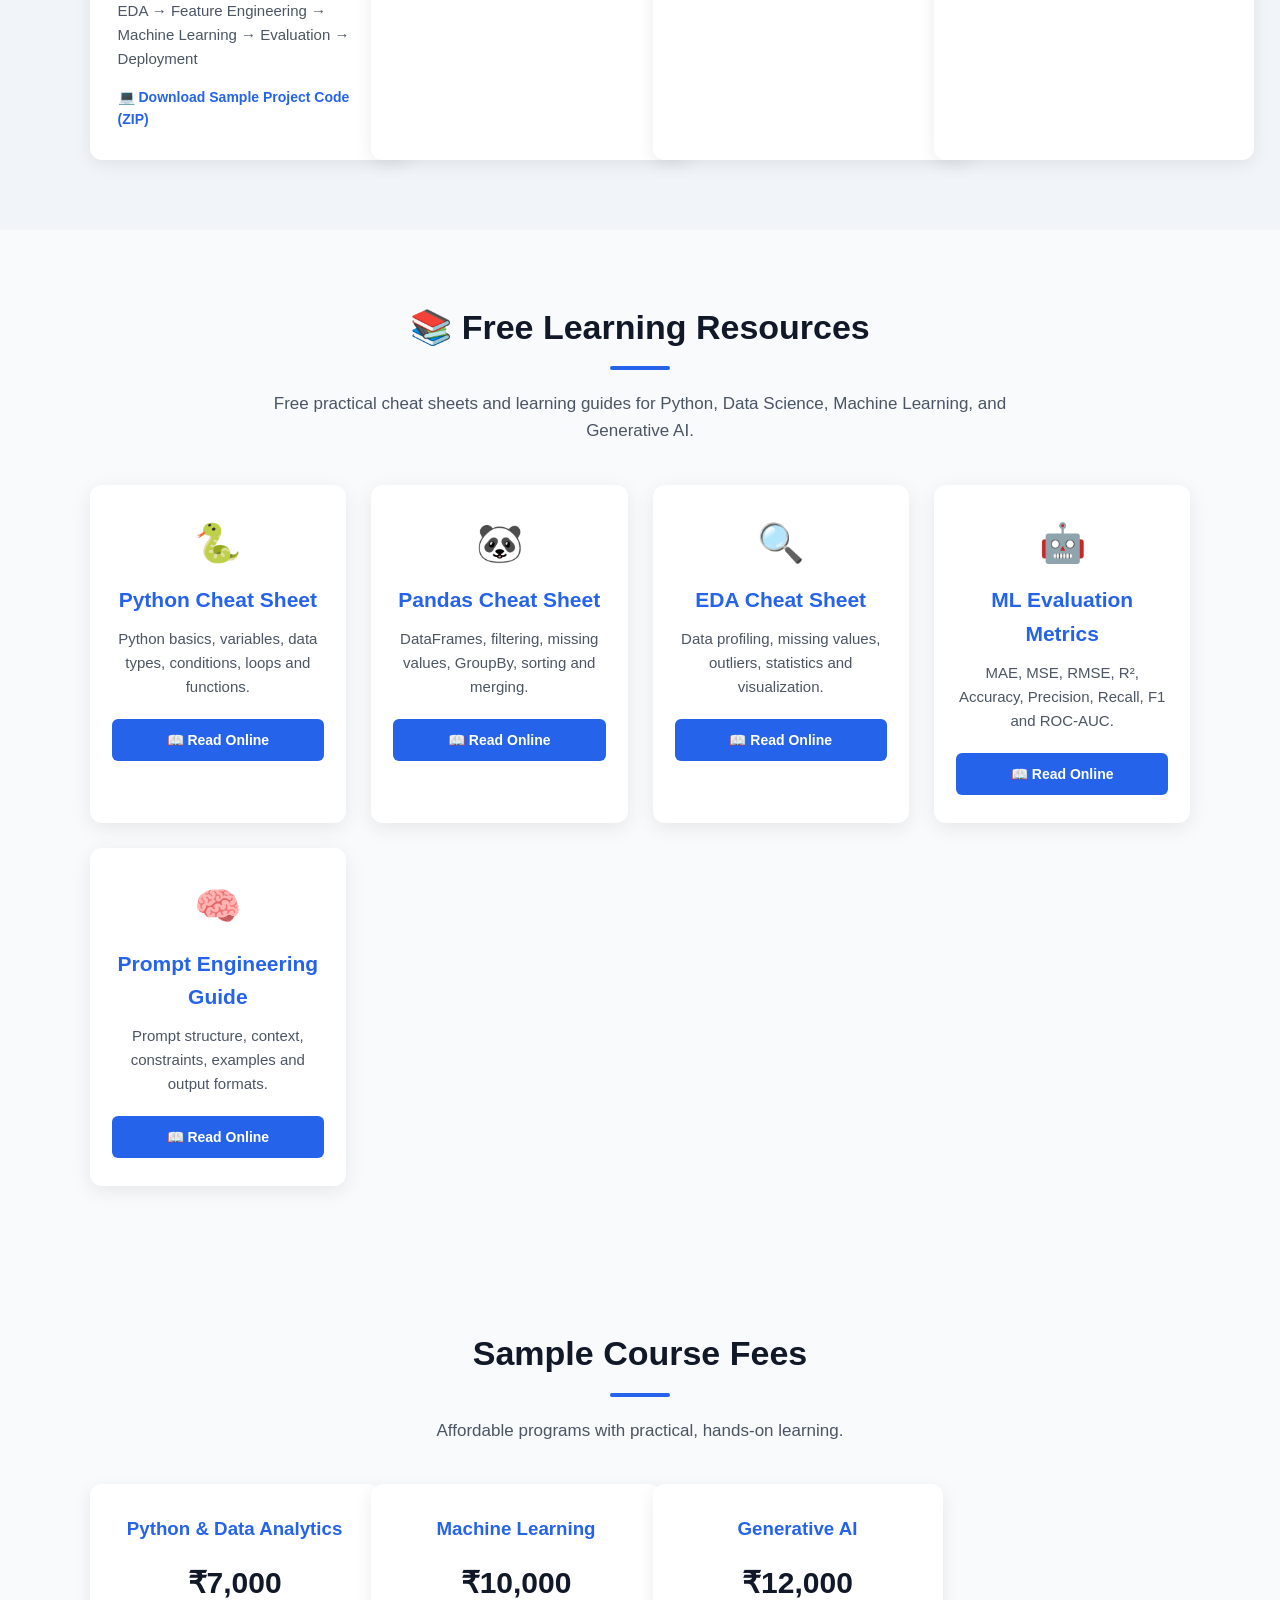
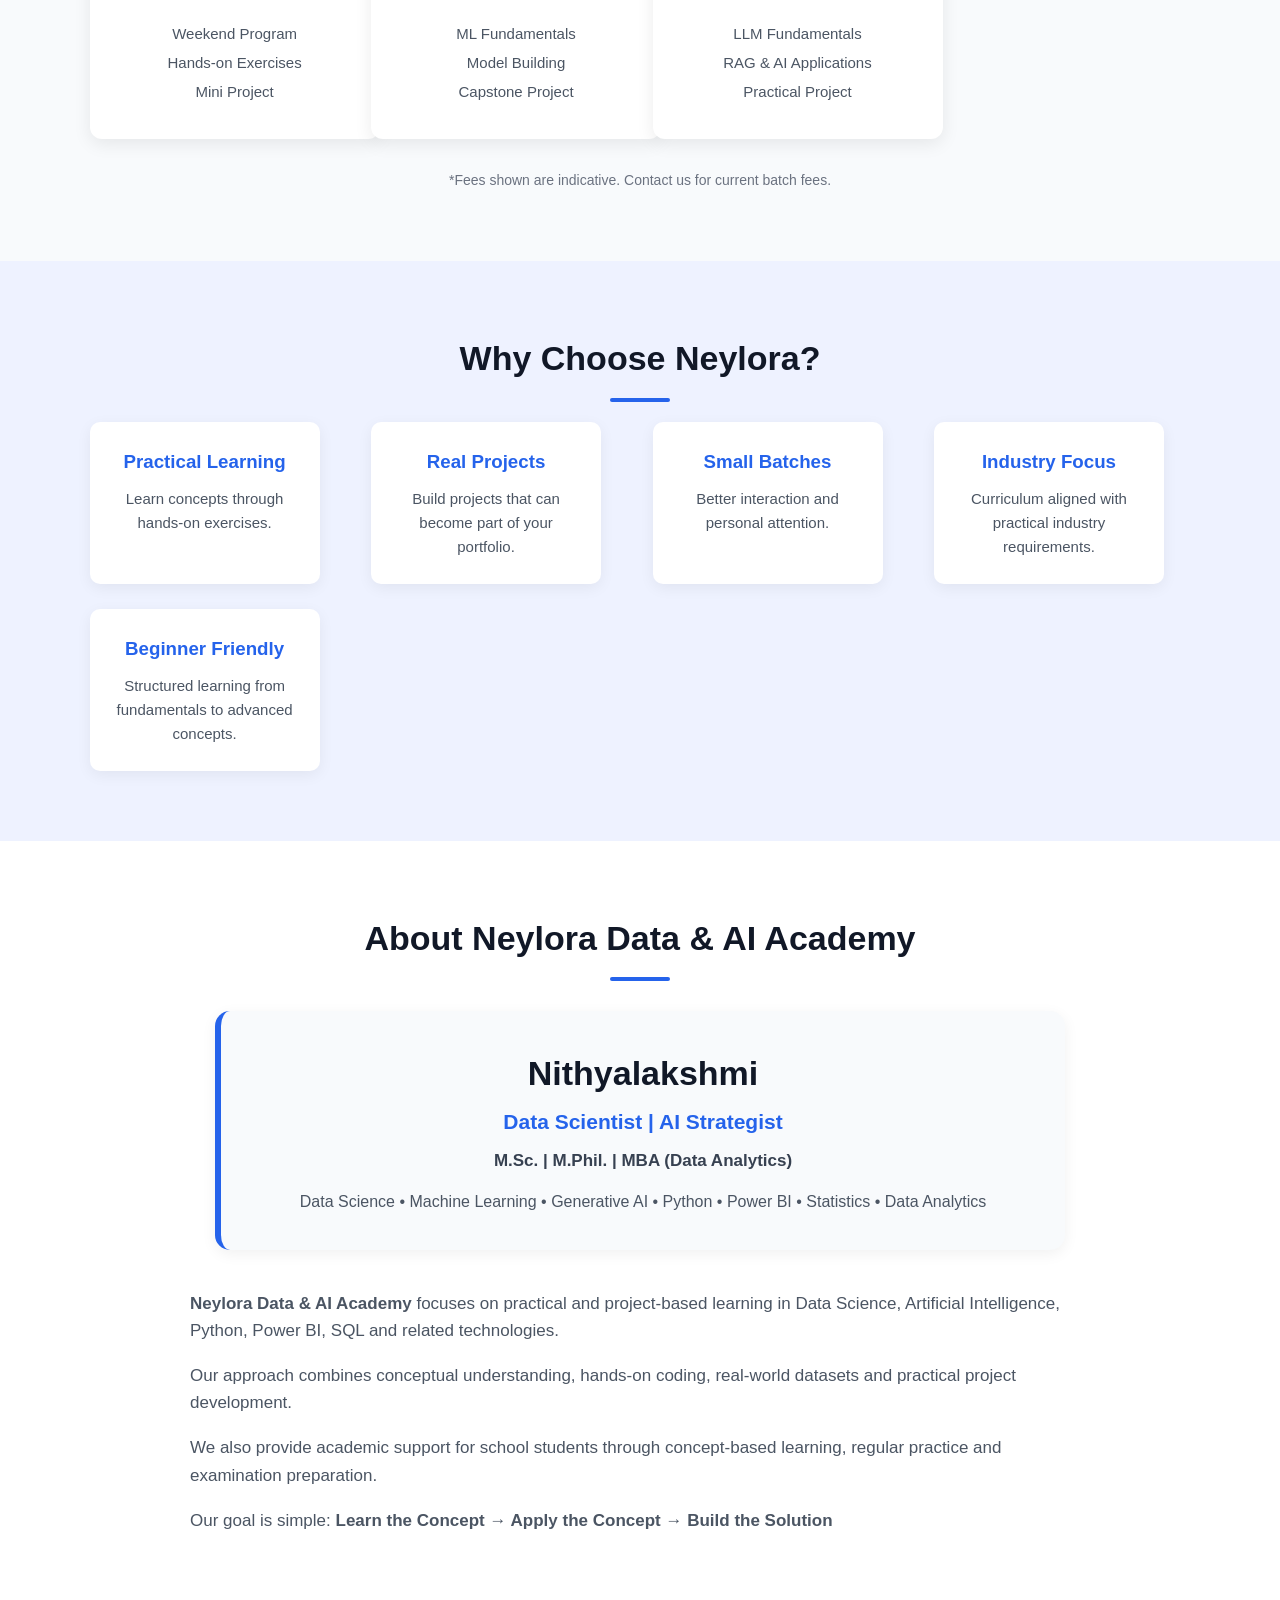
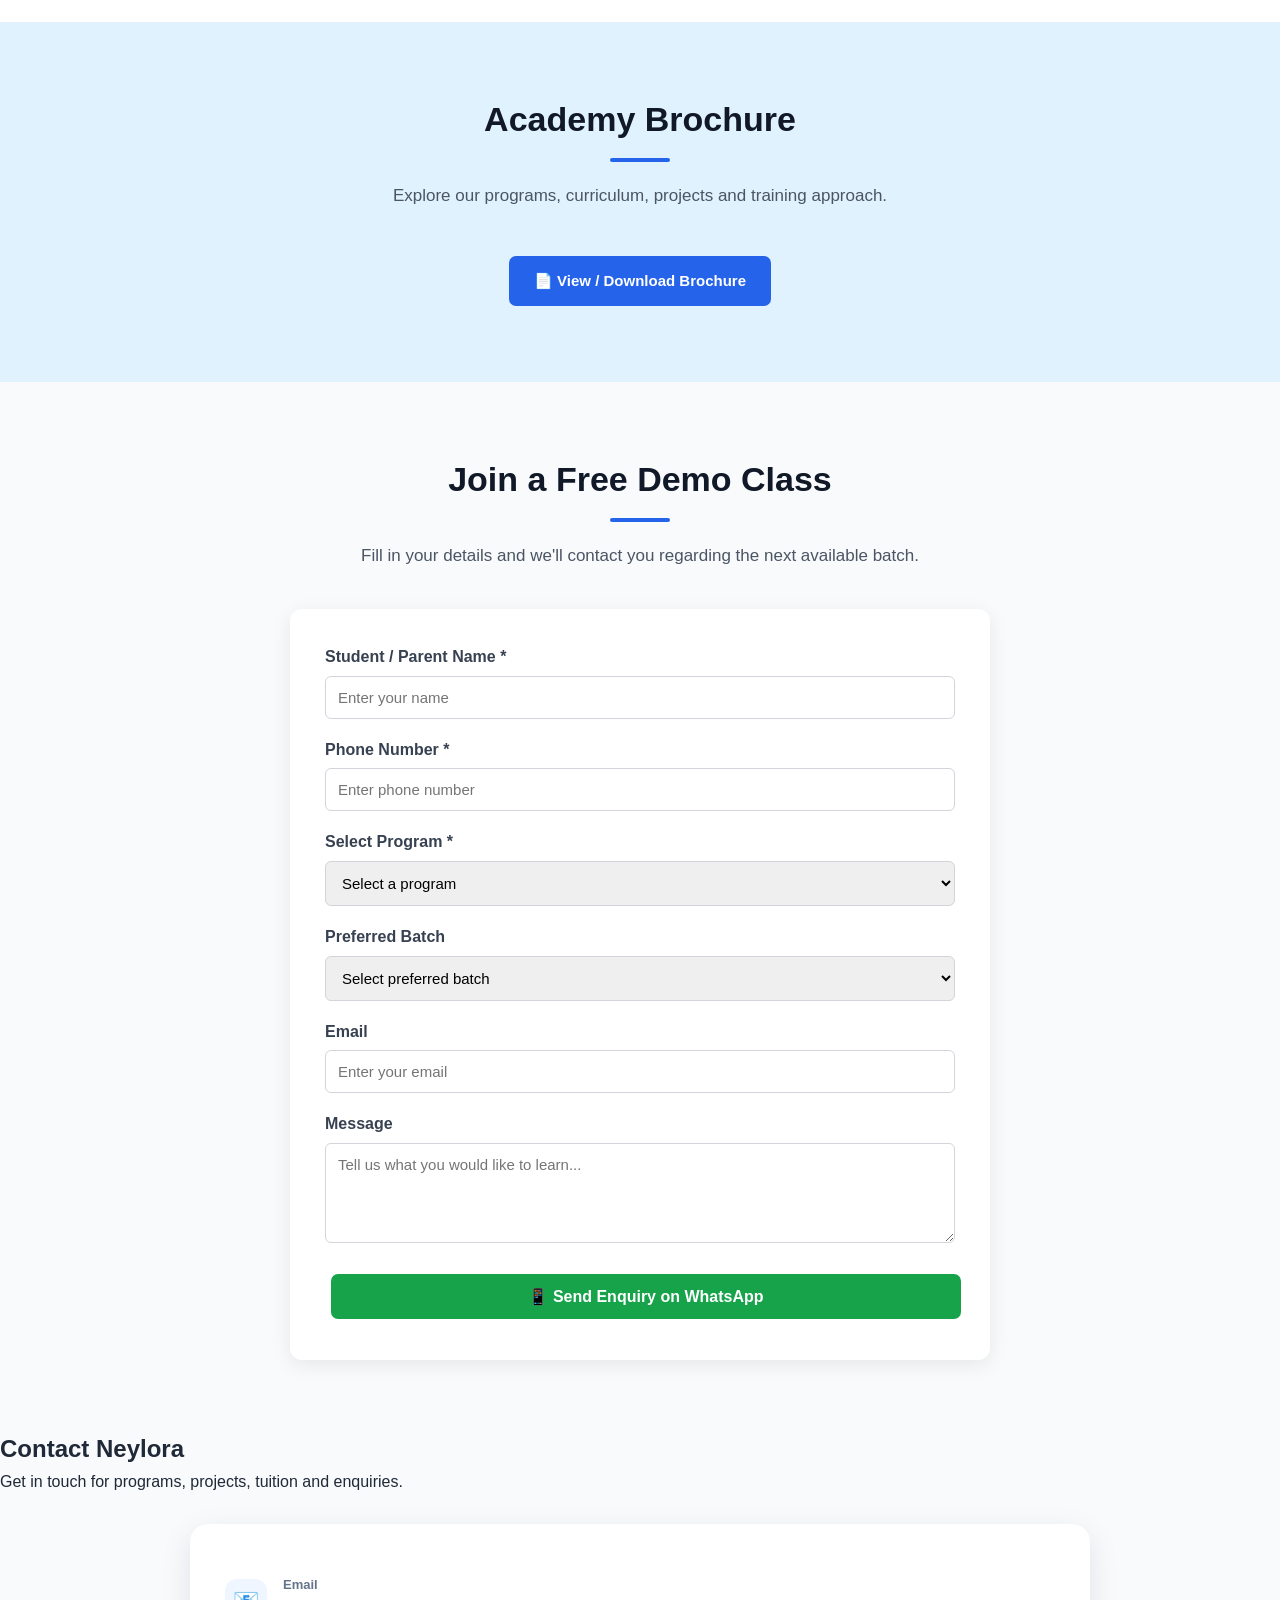
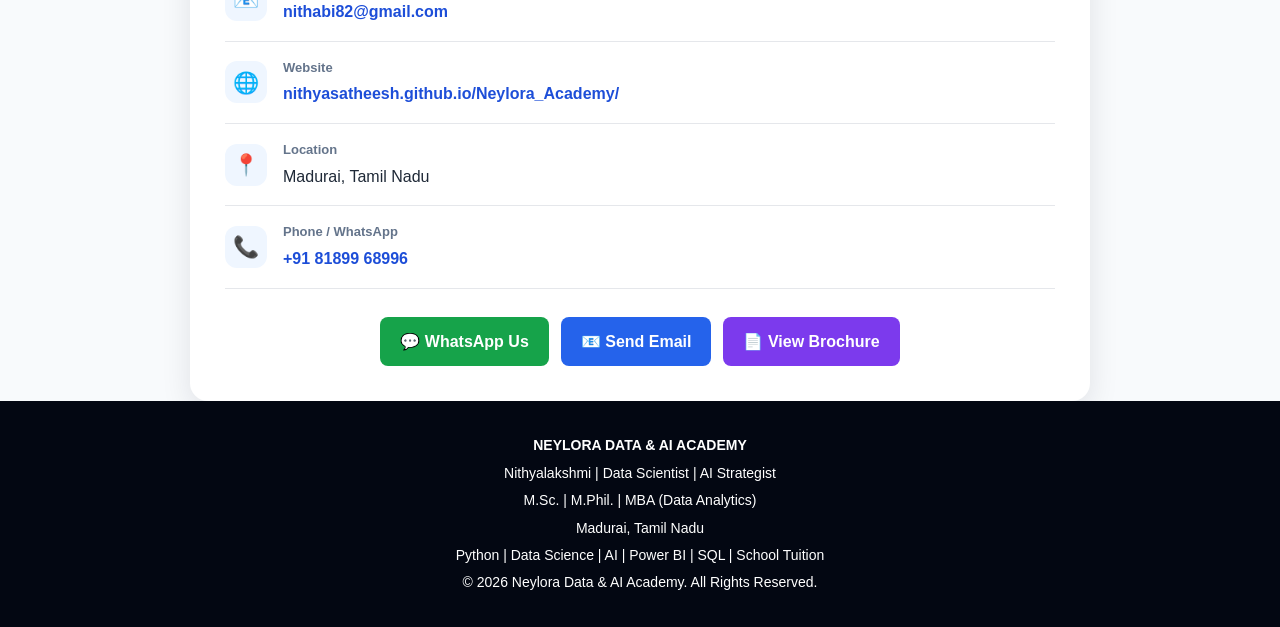
==== commit 522694d2: "Update index.html" ====
--- a/index.html
+++ b/index.html
@@ -366,37 +366,7 @@
         .project-link:hover {
             text-decoration: underline;
         }
-/*=======================================
-        <section id="resources">
-
-    <h2>📚 Free Learning Resources</h2>
-
-    <div class="cards">
-
-        <div class="card">
-
-            <h3>🐍 Python Cheat Sheet</h3>
-
-            <p>
-                Python basics, syntax, loops,
-                functions and data structures.
-            </p>
-
-            <a
-                href="resources/python-cheat-sheet.html"
-                target="_blank"
-            >
-                📖 Read Online
-            </a>
-
-        </div>
-
-    </div>
-
-</section>
-       
-
-        /* =========================
+/* =========================
            FEES
         ========================= */
 
@@ -745,6 +715,13 @@
            MOBILE
         ========================= */
 
+
+        @media (max-width: 1100px) {
+            .cards {
+                grid-template-columns: repeat(2, minmax(220px, 1fr));
+            }
+        }
+
         @media (max-width: 900px) {
 
             header {
@@ -1450,8 +1427,6 @@
             <a
                 class="project-link"
                 href="documents/Student-Performance-Prediction-Project.zip" download
-                download
-                download
             >
                 💻 Download Sample Project Code (ZIP)
             </a>
@@ -1581,6 +1556,105 @@
 
 </section>
 
+
+
+
+<!-- =====================================================
+     FREE LEARNING RESOURCES
+===================================================== -->
+
+<section class="section" id="resources">
+
+    <h2>📚 Free Learning Resources</h2>
+
+    <div class="section-title-line"></div>
+
+    <p class="section-intro">
+        Free practical cheat sheets and learning guides
+        for Python, Data Science, Machine Learning,
+        and Generative AI.
+    </p>
+
+    <div class="cards">
+
+        <div class="card">
+            <div class="card-icon">🐍</div>
+            <h3>Python Cheat Sheet</h3>
+            <p>
+                Python basics, variables, data types,
+                conditions, loops and functions.
+            </p>
+            <a class="details-btn"
+               href="resources/python-cheat-sheet.html"
+               target="_blank"
+               rel="noopener">
+                📖 Read Online
+            </a>
+        </div>
+
+        <div class="card">
+            <div class="card-icon">🐼</div>
+            <h3>Pandas Cheat Sheet</h3>
+            <p>
+                DataFrames, filtering, missing values,
+                GroupBy, sorting and merging.
+            </p>
+            <a class="details-btn"
+               href="resources/pandas-cheat-sheet.html"
+               target="_blank"
+               rel="noopener">
+                📖 Read Online
+            </a>
+        </div>
+
+        <div class="card">
+            <div class="card-icon">🔍</div>
+            <h3>EDA Cheat Sheet</h3>
+            <p>
+                Data profiling, missing values,
+                outliers, statistics and visualization.
+            </p>
+            <a class="details-btn"
+               href="resources/eda-cheat-sheet.html"
+               target="_blank"
+               rel="noopener">
+                📖 Read Online
+            </a>
+        </div>
+
+        <div class="card">
+            <div class="card-icon">🤖</div>
+            <h3>ML Evaluation Metrics</h3>
+            <p>
+                MAE, MSE, RMSE, R², Accuracy,
+                Precision, Recall, F1 and ROC-AUC.
+            </p>
+            <a class="details-btn"
+               href="resources/ml-evaluation-metrics.html"
+               target="_blank"
+               rel="noopener">
+                📖 Read Online
+            </a>
+        </div>
+
+        <div class="card">
+            <div class="card-icon">🧠</div>
+            <h3>Prompt Engineering Guide</h3>
+            <p>
+                Prompt structure, context, constraints,
+                examples and output formats.
+            </p>
+            <a class="details-btn"
+               href="resources/prompt-engineering-guide.html"
+               target="_blank"
+               rel="noopener">
+                📖 Read Online
+            </a>
+        </div>
+
+    </div>
+
+</section>
 
 
 <!-- =====================================================
